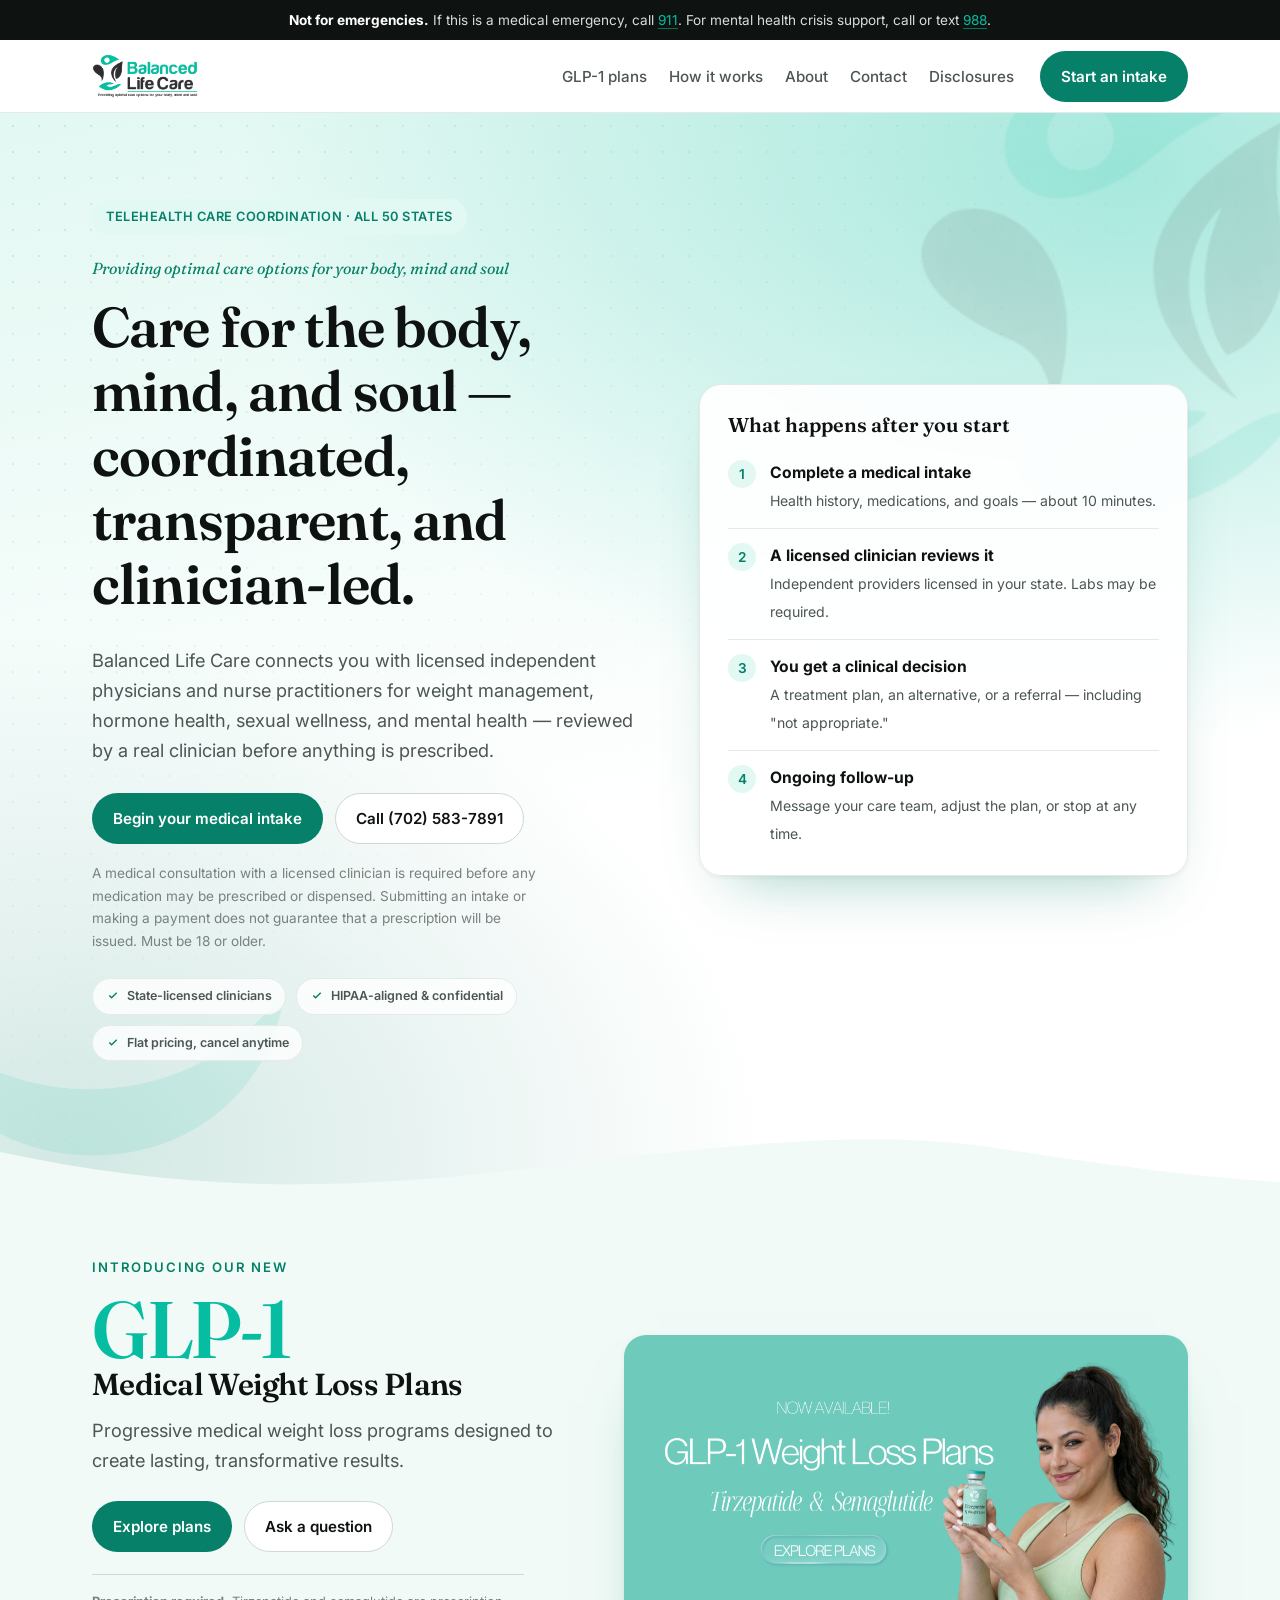
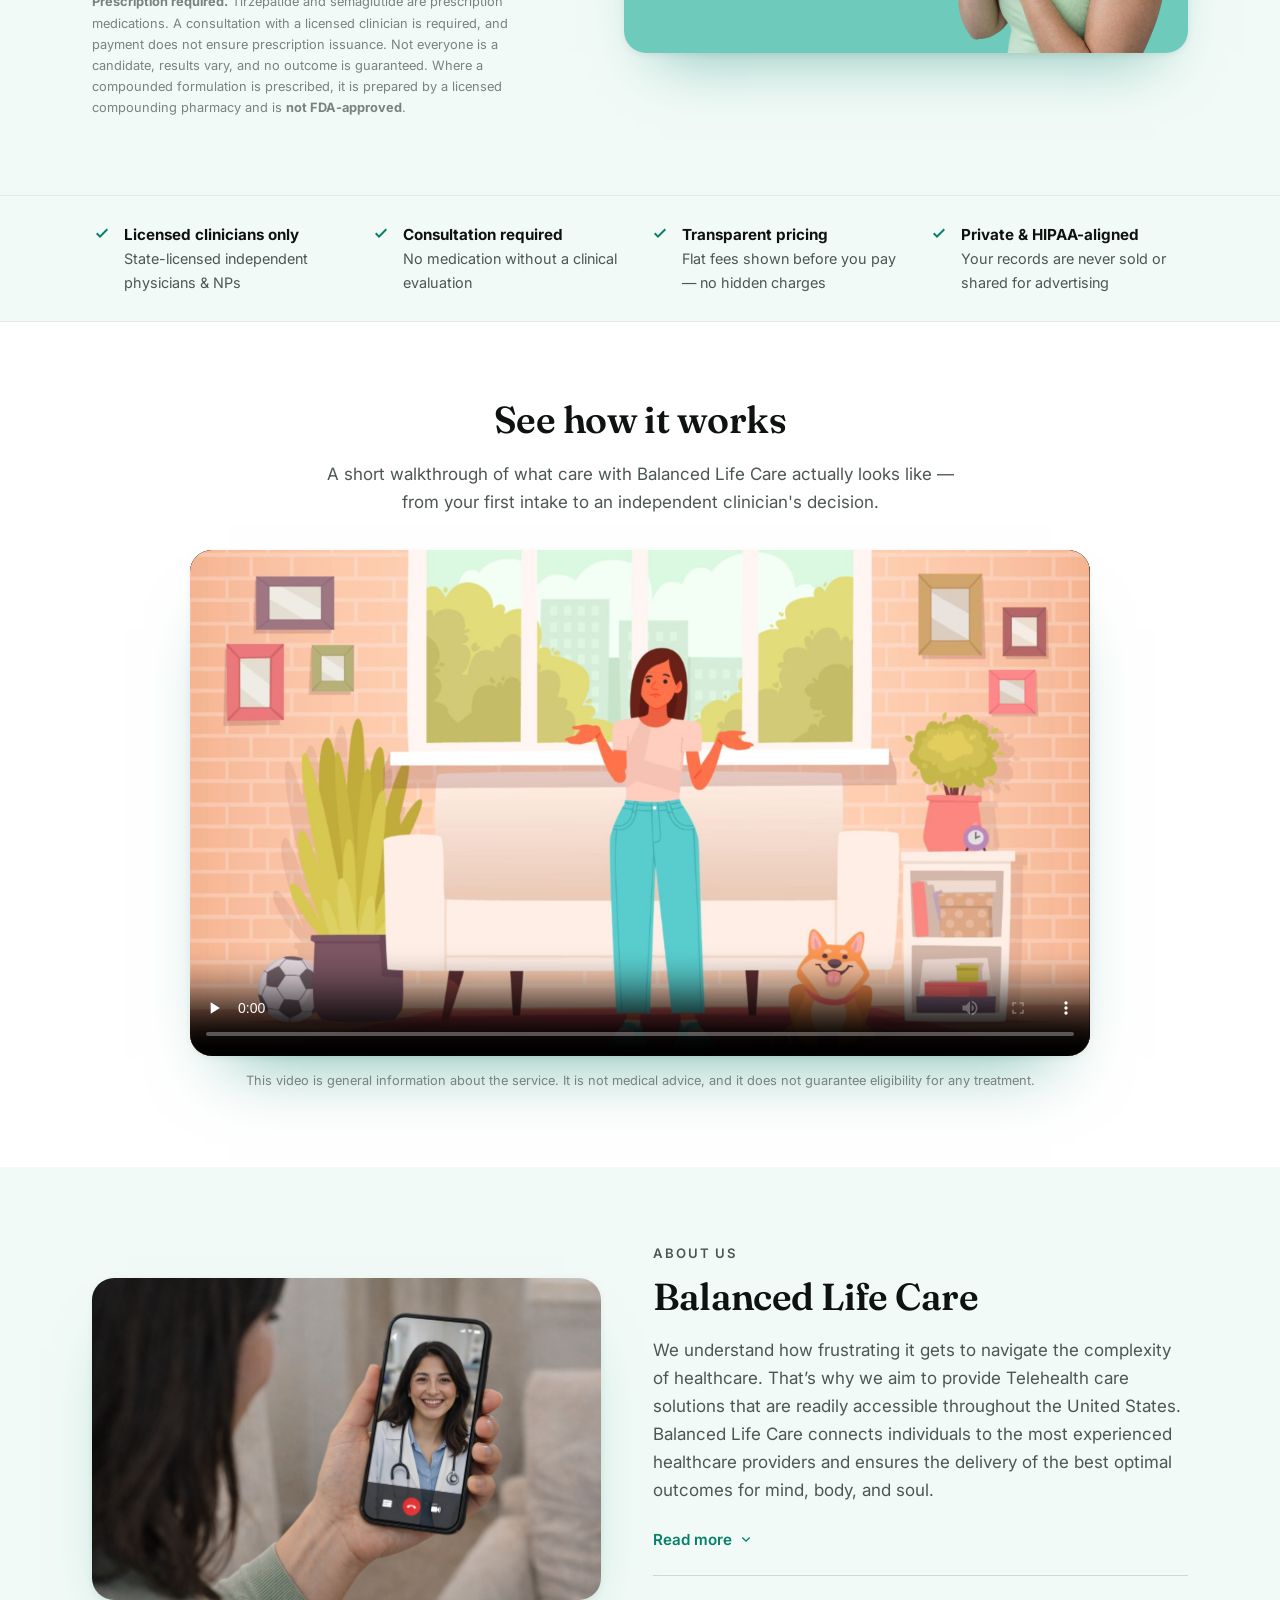
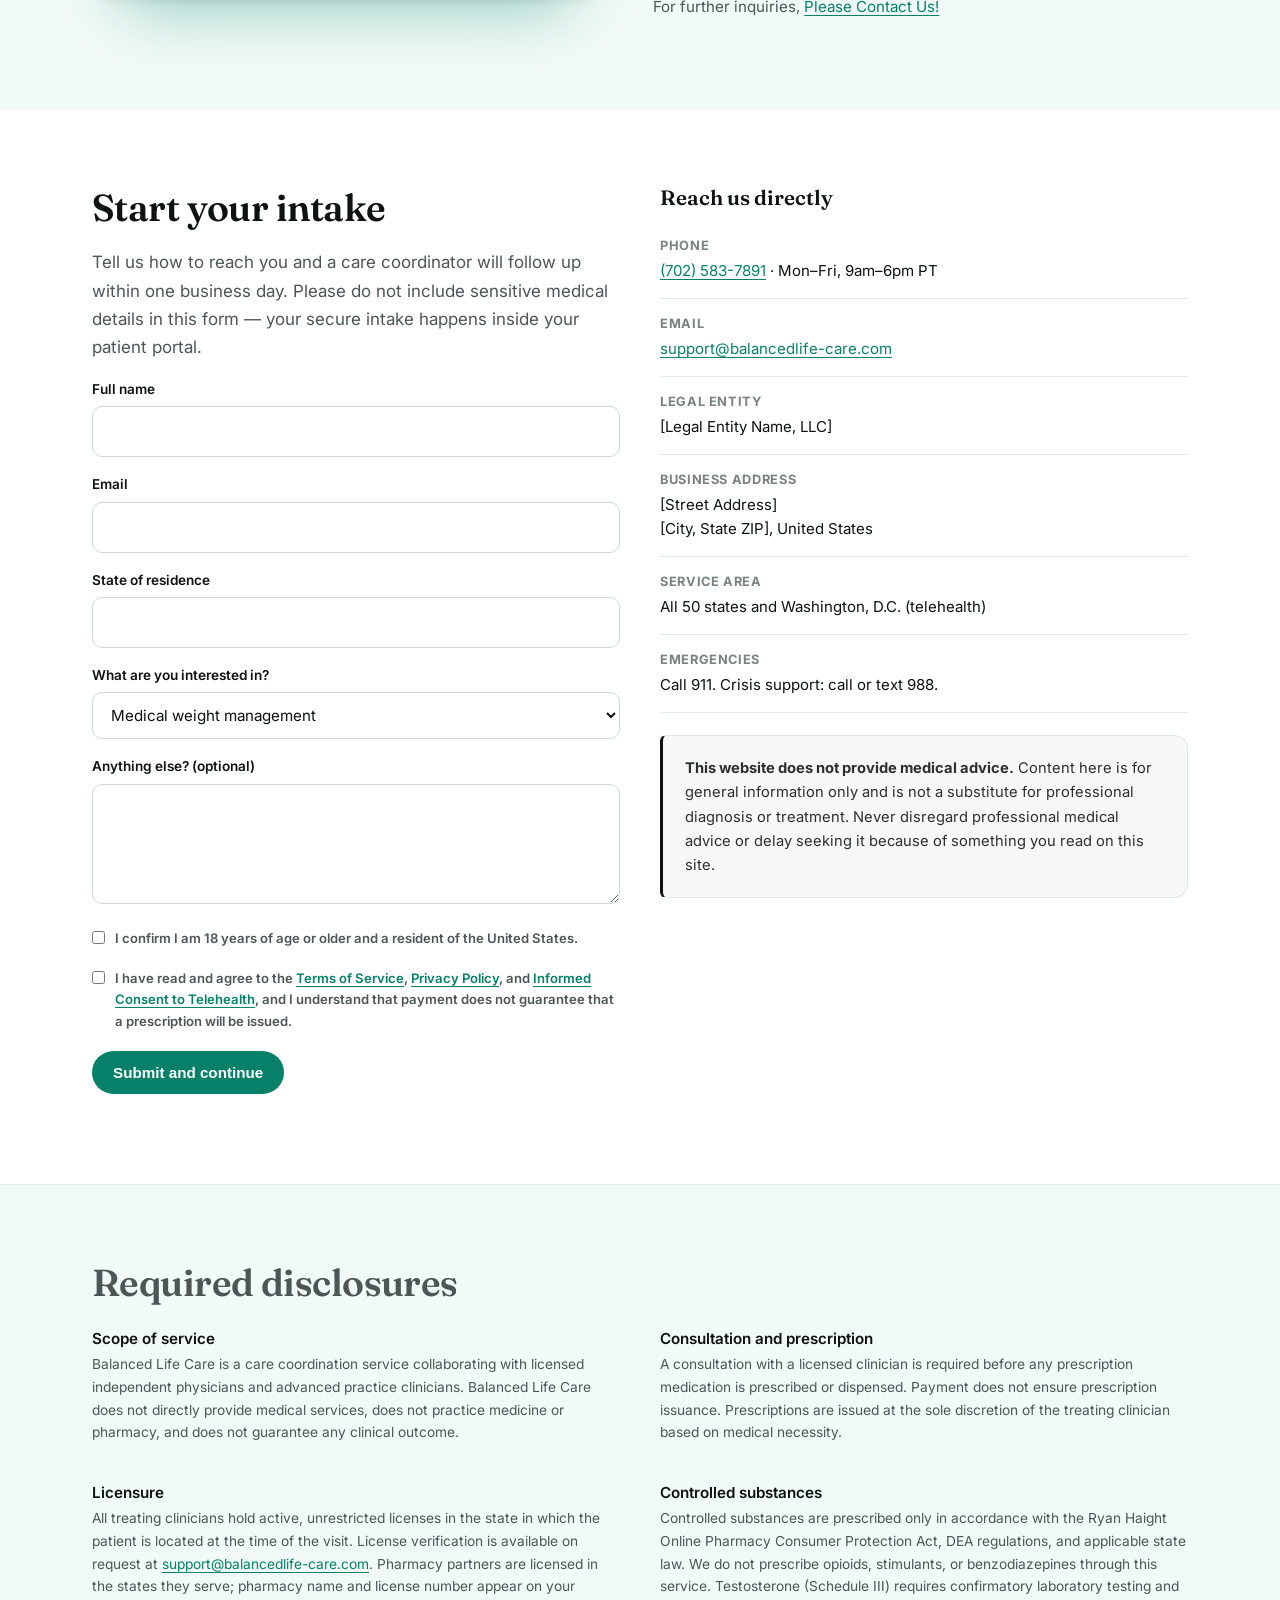
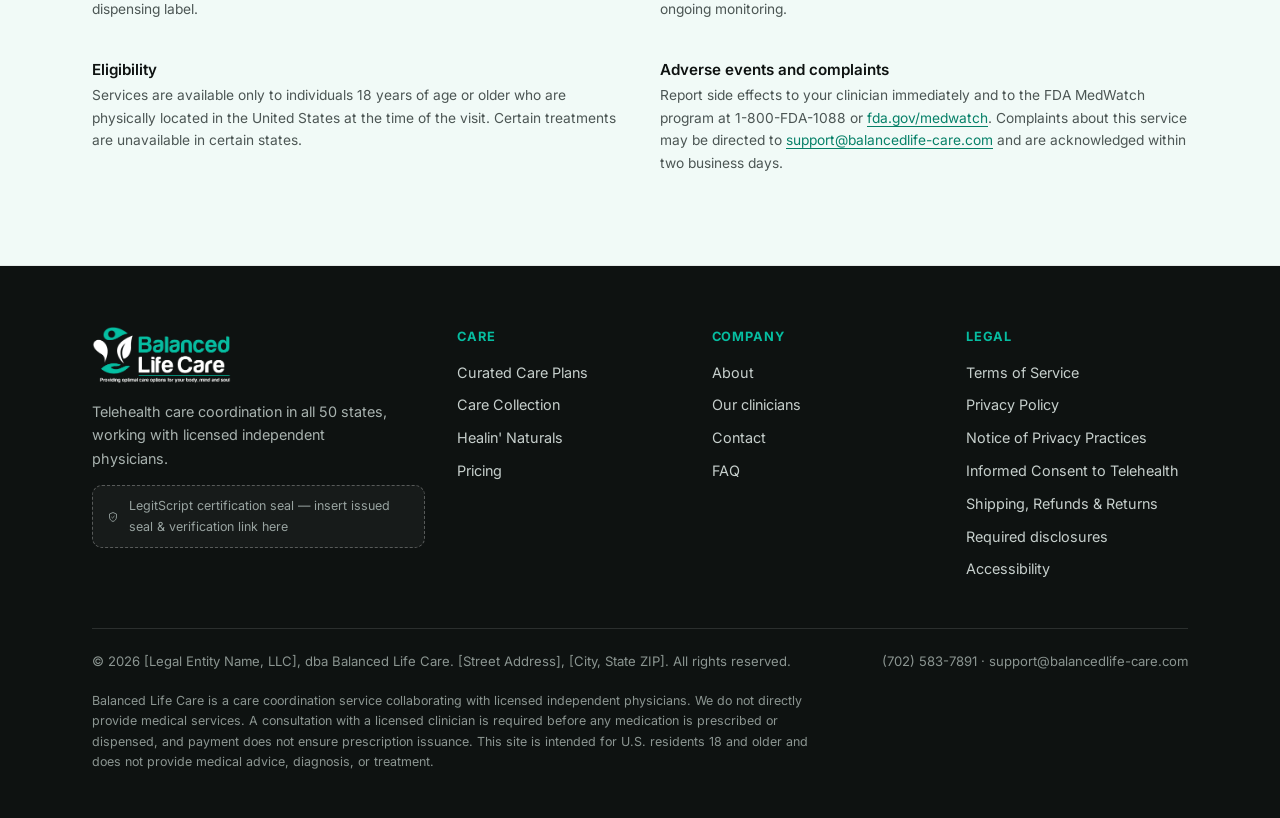
==== v1/index.html @ 77e6d8c2 "rename" ====
<!doctype html>
<html lang="en">
<head>
<meta charset="utf-8">
<meta name="viewport" content="width=device-width, initial-scale=1">
<meta name="color-scheme" content="light">
<meta name="theme-color" content="#06bda1">
<title>Balanced Life Care — Telehealth Care Coordination</title>
<meta name="description" content="Balanced Life Care coordinates convenient, affordable telehealth care with licensed independent physicians across all 50 states. Medical consultation required; payment does not guarantee a prescription.">
<link rel="canonical" href="https://balancedlife-care.com/">
<link rel="icon" href="assets/favicon.png" sizes="32x32">
<link rel="icon" href="assets/logo-mark.png" sizes="any">
<link rel="apple-touch-icon" href="assets/logo-mark.png">
<link rel="preconnect" href="https://fonts.googleapis.com">
<link rel="preconnect" href="https://fonts.gstatic.com" crossorigin>
<link href="https://fonts.googleapis.com/css2?family=Fraunces:opsz,wght@9..144,500;9..144,600&family=Inter:wght@400;500;600&display=swap" rel="stylesheet">
<style>
/* Palette sampled from the logo: teal-green #06BDA1 and charcoal #313032,
   on white. --green is the logo ink (fills, graphics); --brand is the
   text-safe darkening of it (4.9:1 on white). */
:root{
  --bg:#ffffff; --surface:#ffffff; --surface-2:#f1faf7;
  --ink:#0e1211; --ink-2:#4c5654; --ink-3:#78827f;
  --line:#e4eae8; --line-2:#cfd8d5;
  --green:#06bda1; --brand:#068068; --brand-2:#04604e; --brand-soft:#e2f8f2;
  --alert:#b3261e;
  --warn-bg:#f6f8f7; --warn-line:#dfe6e4; --warn-ink:#2a302e;
  --radius:14px; --radius-lg:22px;
  --shadow:0 1px 2px rgba(14,18,17,.05),0 10px 30px -18px rgba(14,18,17,.3);
  --maxw:1140px;
}
*{box-sizing:border-box}
html{scroll-behavior:smooth}
body{margin:0;background:var(--bg);color:var(--ink);font:400 17px/1.65 Inter,system-ui,-apple-system,"Segoe UI",sans-serif;-webkit-font-smoothing:antialiased}
h1,h2,h3{font-family:Fraunces,Georgia,serif;font-weight:600;line-height:1.15;letter-spacing:-.015em;margin:0 0 .5em}
h1{font-size:clamp(2.1rem,5vw,3.5rem)}
h2{font-size:clamp(1.6rem,3.4vw,2.35rem)}
h3{font-size:1.12rem;font-family:Inter,sans-serif;font-weight:600;letter-spacing:0}
p{margin:0 0 1em}
a{color:var(--brand);text-underline-offset:3px}
img{max-width:100%}
.wrap{max-width:var(--maxw);margin:0 auto;padding:0 22px}
.sr{position:absolute;width:1px;height:1px;overflow:hidden;clip:rect(0 0 0 0);white-space:nowrap}
.skip{position:absolute;left:-9999px;top:0;background:var(--brand);color:#fff;padding:10px 16px;z-index:99;border-radius:0 0 8px 0}
.skip:focus{left:0}
:focus-visible{outline:2.5px solid var(--brand);outline-offset:3px;border-radius:4px}

/* ---------- Safety bar (LegitScript: emergency disclaimer above the fold) ---------- */
.safety{background:var(--ink);color:#d7dedc;font-size:.85rem;padding:9px 0}
.safety .wrap{display:flex;gap:10px;align-items:center;justify-content:center;text-align:center;flex-wrap:wrap}
.safety strong{color:#fff}
.safety a{color:var(--green);text-decoration-color:color-mix(in srgb,var(--green) 55%,transparent)}

/* ---------- Header ---------- */
header{position:sticky;top:0;z-index:40;background:color-mix(in srgb,var(--bg) 88%,transparent);backdrop-filter:blur(12px);border-bottom:1px solid var(--line)}
.nav{display:flex;align-items:center;gap:26px;height:72px}
.brand{display:inline-flex;align-items:center;text-decoration:none;flex:none}
.brand img{height:44px;width:auto;display:block}
@media (max-width:420px){.brand img{height:36px}}
.nav ul{list-style:none;display:flex;gap:22px;margin:0;padding:0;margin-left:auto}
.nav ul a{color:var(--ink-2);text-decoration:none;font-size:.95rem;font-weight:500}
.nav ul a:hover{color:var(--brand)}
.btn{display:inline-flex;align-items:center;justify-content:center;gap:8px;padding:12px 20px;border-radius:100px;font-weight:600;font-size:.95rem;text-decoration:none;border:1px solid transparent;cursor:pointer;transition:.16s}
.btn-primary{background:var(--brand);color:#fff}
.btn-primary:hover{background:var(--brand-2);transform:translateY(-1px)}
.btn-ghost{border-color:var(--line-2);color:var(--ink);background:var(--surface)}
.btn-ghost:hover{border-color:var(--brand)}
.menu-btn{display:none;margin-left:auto;background:none;border:1px solid var(--line-2);border-radius:10px;padding:8px 12px;color:var(--ink);font-size:.9rem}
@media (max-width:900px){
  .nav ul{display:none}
  .nav .btn-primary{display:none}
  .menu-btn{display:block}
  .nav[data-open="true"] ul{display:flex;position:absolute;top:72px;left:0;right:0;flex-direction:column;background:var(--surface);border-bottom:1px solid var(--line);padding:16px 22px;gap:16px;margin:0}
}

/* ---------- Banner ---------- */
.hero{position:relative;padding:86px 0 132px;overflow:hidden;isolation:isolate;
  background:
    radial-gradient(120% 90% at 88% 6%, color-mix(in srgb,var(--green) 30%,transparent) 0%, transparent 58%),
    radial-gradient(90% 80% at 6% 96%, color-mix(in srgb,var(--brand) 18%,transparent) 0%, transparent 60%),
    linear-gradient(168deg, var(--brand-soft) 0%, var(--bg) 62%);
}
/* decorative organic shapes echoing the logo mark */
.hero-deco{position:absolute;inset:0;z-index:-1;pointer-events:none;overflow:hidden}
.hero-deco svg{position:absolute;color:var(--brand)}
.hero-deco .watermark{position:absolute;top:-56px;right:-80px;width:440px;height:auto;opacity:.10;transform:rotate(-8deg)}
@media (max-width:900px){.hero-deco .watermark{width:280px;top:-40px;right:-70px;opacity:.07}}
.hero-deco .d2{bottom:34px;left:-120px;width:420px;opacity:.10;color:var(--green)}
.hero-deco .grid-dots{position:absolute;inset:0;opacity:.5;
  background-image:radial-gradient(color-mix(in srgb,var(--brand) 28%,transparent) 1px,transparent 1px);
  background-size:26px 26px;
  -webkit-mask-image:linear-gradient(to bottom right,#000,transparent 62%);
  mask-image:linear-gradient(to bottom right,#000,transparent 62%)}
/* wave divider into the trust strip */
.hero-wave{position:absolute;left:0;right:0;bottom:-1px;width:100%;height:76px;z-index:-1;color:var(--surface-2)}
.hero-grid{display:grid;grid-template-columns:1.06fr .94fr;gap:56px;align-items:center;position:relative}
@media (max-width:900px){.hero-grid{grid-template-columns:1fr;gap:36px}.hero{padding:52px 0 96px}.hero-wave{height:52px}}
.banner-tagline{font-family:Fraunces,serif;font-size:1rem;font-style:italic;color:var(--brand);margin:0 0 14px}
.banner-marks{display:flex;gap:10px;flex-wrap:wrap;margin-top:26px}
.banner-marks span{display:inline-flex;align-items:center;gap:7px;font-size:.78rem;font-weight:600;color:var(--ink-2);
  background:color-mix(in srgb,var(--surface) 78%,transparent);border:1px solid var(--line);
  padding:7px 13px;border-radius:100px;backdrop-filter:blur(6px)}
.banner-marks svg{width:14px;height:14px;color:var(--brand);flex:none}
.hero .hero-card{background:color-mix(in srgb,var(--surface) 92%,transparent);backdrop-filter:blur(10px);
  box-shadow:0 2px 4px rgba(20,40,35,.05),0 30px 60px -34px rgba(6,128,104,.45)}
.eyebrow{display:inline-flex;align-items:center;gap:9px;background:var(--brand-soft);color:var(--brand);padding:7px 14px;border-radius:100px;font-size:.8rem;font-weight:600;letter-spacing:.04em;text-transform:uppercase;margin-bottom:20px}
.lede{font-size:1.14rem;color:var(--ink-2);max-width:52ch}
.cta-row{display:flex;gap:12px;flex-wrap:wrap;margin:28px 0 18px}
.microcopy{font-size:.85rem;color:var(--ink-3);max-width:50ch}
.hero-card{background:var(--surface);border:1px solid var(--line);border-radius:var(--radius-lg);padding:28px;box-shadow:var(--shadow)}
.hero-card h3{font-family:Fraunces,serif;font-size:1.25rem;font-weight:600}
.steps{list-style:none;margin:0;padding:0;counter-reset:s}
.steps li{counter-increment:s;display:flex;gap:14px;padding:14px 0;border-bottom:1px solid var(--line)}
.steps li:last-child{border-bottom:0;padding-bottom:0}
.steps li::before{content:counter(s);flex:none;width:28px;height:28px;border-radius:50%;background:var(--brand-soft);color:var(--brand);display:grid;place-items:center;font-size:.85rem;font-weight:600}
.steps b{display:block;font-size:.98rem}
.steps span{font-size:.88rem;color:var(--ink-2)}

/* ---------- GLP-1 feature ---------- */
.glp1{background:var(--surface-2);padding:64px 0}
.glp1-grid{display:grid;grid-template-columns:.92fr 1.08fr;gap:52px;align-items:center}
@media (max-width:940px){.glp1{padding:44px 0}.glp1-grid{grid-template-columns:1fr;gap:30px}}
.glp1-intro{font-size:.82rem;font-weight:600;letter-spacing:.14em;text-transform:uppercase;color:var(--brand);margin:0 0 10px}
.glp1 h2{margin:0 0 6px;line-height:1}
.glp1 .big{display:block;font-size:clamp(3.2rem,7.5vw,5rem);color:var(--green);letter-spacing:-.03em}
.glp1 .sub{display:block;font-size:clamp(1.35rem,2.6vw,1.9rem);color:var(--ink)}
.glp1 .lede{margin-top:16px}
.glp1 .cta-row{margin:26px 0 0}
.glp1-rx{margin-top:22px;padding-top:16px;border-top:1px solid var(--line-2);font-size:.8rem;color:var(--ink-3);max-width:54ch}
.glp1-figure{margin:0}
.glp1-figure img{display:block;width:100%;height:auto;border-radius:var(--radius-lg);
  box-shadow:0 2px 6px rgba(14,18,17,.06),0 34px 60px -34px rgba(6,128,104,.5)}
.glp1-figure figcaption{margin-top:12px;font-size:.78rem;color:var(--ink-3)}

/* ---------- Trust strip ---------- */
.trust{border-block:1px solid var(--line);background:var(--surface-2)}
.trust .wrap{display:grid;grid-template-columns:repeat(4,1fr);gap:20px;padding-block:26px}
@media (max-width:820px){.trust .wrap{grid-template-columns:repeat(2,1fr)}}
.trust-item{display:flex;gap:12px;align-items:flex-start;font-size:.9rem;color:var(--ink-2)}
.trust-item b{display:block;color:var(--ink);font-size:.95rem}
.tick{flex:none;width:20px;height:20px;margin-top:2px;color:var(--brand)}

/* ---------- Video ---------- */
.video-sec{padding:76px 0}
@media (max-width:820px){.video-sec{padding:52px 0}}
.video-head{max-width:60ch;margin:0 auto 34px;text-align:center}
.video-head p{color:var(--ink-2);margin-bottom:0}
.video-frame{max-width:900px;margin:0 auto;border-radius:var(--radius-lg);overflow:hidden;
  background:var(--ink);line-height:0;
  box-shadow:0 2px 6px rgba(14,18,17,.06),0 40px 70px -38px rgba(6,128,104,.55)}
.video-frame video{display:block;width:100%;height:auto;aspect-ratio:16/9;background:var(--ink)}
.video-note{max-width:900px;margin:14px auto 0;font-size:.8rem;color:var(--ink-3);text-align:center}

/* ---------- About ---------- */
.about{background:var(--surface-2);padding:76px 0}
@media (max-width:940px){.about{padding:52px 0}}
.about-grid{display:grid;grid-template-columns:1fr 1.05fr;gap:52px;align-items:center}
@media (max-width:940px){.about-grid{grid-template-columns:1fr;gap:32px}}
.about-figure{margin:0;position:relative}
.about-figure img{display:block;width:100%;height:auto;border-radius:var(--radius-lg);
  box-shadow:0 2px 6px rgba(14,18,17,.06),0 36px 64px -36px rgba(6,128,104,.5)}
.about-eyebrow{font-size:.82rem;font-weight:600;letter-spacing:.14em;text-transform:uppercase;color:var(--brand);margin:0 0 10px}
.about h2{margin-bottom:18px}
.about p{color:var(--ink-2)}
.about-more[hidden]{display:none}
.readmore{margin-top:6px;background:none;border:0;padding:0;font:inherit;font-size:.95rem;font-weight:600;
  color:var(--brand);cursor:pointer;display:inline-flex;align-items:center;gap:7px}
.readmore:hover{color:var(--brand-2)}
.readmore svg{width:14px;height:14px;transition:transform .18s}
.readmore[aria-expanded="true"] svg{transform:rotate(180deg)}
.about-contact{margin-top:22px;padding-top:18px;border-top:1px solid var(--line-2);font-size:.95rem}

/* ---------- Sections ---------- */
section{padding:76px 0}
@media (max-width:820px){section{padding:52px 0}}
.sec-head{max-width:62ch;margin-bottom:38px}
.sec-head p{color:var(--ink-2)}
.grid{display:grid;gap:20px}
.g3{grid-template-columns:repeat(3,1fr)}
.g2{grid-template-columns:repeat(2,1fr)}
@media (max-width:900px){.g3{grid-template-columns:repeat(2,1fr)}}
@media (max-width:640px){.g3,.g2{grid-template-columns:1fr}}
.card{background:var(--surface);border:1px solid var(--line);border-radius:var(--radius);padding:24px;display:flex;flex-direction:column}
.card h3{margin-bottom:8px}
.card p{font-size:.94rem;color:var(--ink-2);margin-bottom:14px}
.card .rx{margin-top:auto;font-size:.78rem;color:var(--ink-3);border-top:1px solid var(--line);padding-top:12px}
.pill{align-self:flex-start;font-size:.72rem;font-weight:600;letter-spacing:.05em;text-transform:uppercase;padding:5px 10px;border-radius:100px;margin-bottom:14px}
.pill-rx{background:var(--ink);color:#fff}
.pill-otc{background:var(--brand-soft);color:var(--brand)}
.icon{width:26px;height:26px;color:var(--brand);margin-bottom:14px}

/* ---------- Callout ---------- */
.callout{background:var(--warn-bg);border:1px solid var(--warn-line);border-left:3px solid var(--ink);color:var(--warn-ink);border-radius:6px var(--radius) var(--radius) 6px;padding:20px 22px;font-size:.92rem}
.callout p:last-child{margin-bottom:0}
.callout b{color:inherit}

.band{background:var(--surface-2);border-block:1px solid var(--line)}

/* ---------- Pricing ---------- */
.price-card{background:var(--surface);border:1px solid var(--line);border-radius:var(--radius);padding:26px}
.price{font-family:Fraunces,serif;font-size:2rem;font-weight:600;line-height:1}
.price small{font-family:Inter,sans-serif;font-size:.85rem;font-weight:500;color:var(--ink-3)}
.price-card ul{list-style:none;margin:18px 0 0;padding:0;font-size:.92rem;color:var(--ink-2)}
.price-card li{padding:7px 0 7px 24px;position:relative}
.price-card li::before{content:"";position:absolute;left:0;top:14px;width:12px;height:2px;background:var(--brand);border-radius:2px}

/* ---------- Providers ---------- */
.provider{display:flex;gap:16px;align-items:center;background:var(--surface);border:1px solid var(--line);border-radius:var(--radius);padding:18px}
.avatar{flex:none;width:52px;height:52px;border-radius:50%;background:var(--brand-soft);color:var(--brand);display:grid;place-items:center;font-weight:600;font-family:Fraunces,serif;font-size:1.05rem}
.provider b{display:block;font-size:.98rem}
.provider span{font-size:.85rem;color:var(--ink-2)}

/* ---------- FAQ ---------- */
details{background:var(--surface);border:1px solid var(--line);border-radius:var(--radius);padding:18px 22px;margin-bottom:12px}
details[open]{border-color:var(--line-2)}
summary{cursor:pointer;font-weight:600;font-size:1rem;list-style:none;display:flex;justify-content:space-between;gap:16px;align-items:center}
summary::-webkit-details-marker{display:none}
summary::after{content:"+";font-size:1.4rem;color:var(--brand);line-height:1;flex:none}
details[open] summary::after{content:"–"}
details p{margin:14px 0 0;font-size:.94rem;color:var(--ink-2)}

/* ---------- Contact ---------- */
.contact-grid{display:grid;grid-template-columns:1fr 1fr;gap:40px}
@media (max-width:900px){.contact-grid{grid-template-columns:1fr}}
label{display:block;font-size:.85rem;font-weight:600;margin-bottom:6px}
input,textarea,select{width:100%;padding:12px 14px;border:1px solid var(--line-2);border-radius:10px;background:var(--surface);color:var(--ink);font:inherit;font-size:.95rem;margin-bottom:16px}
textarea{min-height:120px;resize:vertical}
.consent{display:flex;gap:10px;align-items:flex-start;font-size:.82rem;color:var(--ink-2);margin-bottom:18px}
.consent input{width:auto;margin:3px 0 0}
.info-list{list-style:none;margin:0;padding:0}
.info-list li{padding:14px 0;border-bottom:1px solid var(--line);font-size:.94rem}
.info-list b{display:block;font-size:.8rem;text-transform:uppercase;letter-spacing:.05em;color:var(--ink-3);margin-bottom:3px}

/* ---------- Legal / disclosure block ---------- */
.legal{font-size:.86rem;color:var(--ink-2)}
.legal h3{font-size:.95rem;margin-bottom:6px;color:var(--ink)}
.legal-grid{display:grid;grid-template-columns:repeat(2,1fr);gap:26px 40px}
@media (max-width:820px){.legal-grid{grid-template-columns:1fr}}

/* ---------- Footer ---------- */
footer{background:var(--ink);padding:60px 0 32px;font-size:.9rem;color:#a8b2af}
.foot-grid{display:grid;grid-template-columns:1.5fr 1fr 1fr 1fr;gap:32px;margin-bottom:38px}
@media (max-width:820px){.foot-grid{grid-template-columns:1fr 1fr}}
@media (max-width:520px){.foot-grid{grid-template-columns:1fr}}
footer h4{font-size:.8rem;text-transform:uppercase;letter-spacing:.07em;color:var(--green);margin:0 0 14px}
footer ul{list-style:none;margin:0;padding:0}
footer li{margin-bottom:9px}
footer a{color:#c6cfcc;text-decoration:none}
footer a:hover{color:var(--green);text-decoration:underline}
.seal{display:inline-flex;align-items:center;gap:10px;border:1px dashed rgba(255,255,255,.28);border-radius:10px;padding:10px 14px;font-size:.78rem;color:#98a3a0;background:rgba(255,255,255,.04)}
.foot-bottom{border-top:1px solid rgba(255,255,255,.12);padding-top:22px;display:flex;justify-content:space-between;gap:18px;flex-wrap:wrap;font-size:.82rem;color:#8b9591}
</style>
</head>
<body>
<a class="skip" href="#main">Skip to main content</a>

<!-- LS: emergency + scope-of-service disclaimer, visible sitewide -->
<div class="safety">
  <div class="wrap">
    <span><strong>Not for emergencies.</strong> If this is a medical emergency, call <a href="tel:911">911</a>. For mental health crisis support, call or text <a href="tel:988">988</a>.</span>
  </div>
</div>

<header>
  <div class="wrap">
    <nav class="nav" id="nav" aria-label="Primary">
      <a class="brand" href="/" aria-label="Balanced Life Care — home">
        <img src="assets/logo.png" alt="Balanced Life Care — providing optimal care options for your body, mind and soul" width="668" height="278">
      </a>
      <button class="menu-btn" id="menuBtn" aria-expanded="false" aria-controls="nav">Menu</button>
      <ul>
        <li><a href="#glp1">GLP-1 plans</a></li>
        <li><a href="#video">How it works</a></li>
        <li><a href="#about">About</a></li>
        <li><a href="#contact">Contact</a></li>
        <li><a href="#disclosures">Disclosures</a></li>
      </ul>
      <a class="btn btn-primary" href="#contact">Start an intake</a>
    </nav>
  </div>
</header>

<main id="main">

<!-- ================= HERO ================= -->
<section class="hero">
  <div class="hero-deco" aria-hidden="true">
    <div class="grid-dots"></div>
    <!-- the brand mark itself, oversized as a watermark -->
    <img class="watermark" src="assets/logo-mark.png" alt="" width="221" height="242">
    <!-- cupped-hands motif echoing the mark -->
    <svg class="d2" viewBox="0 0 220 120" fill="none"><path d="M8 34c34 44 96 62 150 40 22-9 40-24 54-42-6 48-44 84-96 86C64 120 22 88 8 34Z" fill="currentColor"/></svg>
  </div>

  <div class="wrap hero-grid">
    <div>
      <span class="eyebrow">Telehealth care coordination · All 50 states</span>
      <p class="banner-tagline">Providing optimal care options for your body, mind and soul</p>
      <h1>Care for the body, mind, and soul — coordinated, transparent, and clinician-led.</h1>
      <p class="lede">Balanced Life Care connects you with licensed independent physicians and nurse practitioners for weight management, hormone health, sexual wellness, and mental health — reviewed by a real clinician before anything is prescribed.</p>
      <div class="cta-row">
        <a class="btn btn-primary" href="#contact">Begin your medical intake</a>
        <a class="btn btn-ghost" href="tel:+17025837891">Call (702) 583-7891</a>
      </div>
      <p class="microcopy">A medical consultation with a licensed clinician is required before any medication may be prescribed or dispensed. Submitting an intake or making a payment does not guarantee that a prescription will be issued. Must be 18 or older.</p>
      <div class="banner-marks">
        <span><svg viewBox="0 0 20 20" fill="currentColor"><path d="M8 14 4 10l1.4-1.4L8 11.2l6.6-6.6L16 6z"/></svg>State-licensed clinicians</span>
        <span><svg viewBox="0 0 20 20" fill="currentColor"><path d="M8 14 4 10l1.4-1.4L8 11.2l6.6-6.6L16 6z"/></svg>HIPAA-aligned &amp; confidential</span>
        <span><svg viewBox="0 0 20 20" fill="currentColor"><path d="M8 14 4 10l1.4-1.4L8 11.2l6.6-6.6L16 6z"/></svg>Flat pricing, cancel anytime</span>
      </div>
    </div>

    <aside class="hero-card" aria-label="How care works">
      <h3>What happens after you start</h3>
      <ol class="steps">
        <li><div><b>Complete a medical intake</b><span>Health history, medications, and goals — about 10 minutes.</span></div></li>
        <li><div><b>A licensed clinician reviews it</b><span>Independent providers licensed in your state. Labs may be required.</span></div></li>
        <li><div><b>You get a clinical decision</b><span>A treatment plan, an alternative, or a referral — including "not appropriate."</span></div></li>
        <li><div><b>Ongoing follow-up</b><span>Message your care team, adjust the plan, or stop at any time.</span></div></li>
      </ol>
    </aside>
  </div>

  <svg class="hero-wave" viewBox="0 0 1440 76" preserveAspectRatio="none" aria-hidden="true">
    <path d="M0 34c180 34 340 42 560 20s400-46 560-24c110 15 230 30 320 34v12H0Z" fill="currentColor"/>
  </svg>
</section>

<!-- ================= GLP-1 FEATURE ================= -->
<section class="glp1" id="glp1" aria-labelledby="glp1-h">
  <div class="wrap glp1-grid">
    <div>
      <p class="glp1-intro">Introducing Our New</p>
      <h2 id="glp1-h"><span class="big">GLP-1</span><span class="sub">Medical Weight Loss Plans</span></h2>
      <p class="lede">Progressive medical weight loss programs designed to create lasting, transformative results.</p>
      <div class="cta-row">
        <a class="btn btn-primary" href="/curated-care-plans">Explore plans</a>
        <a class="btn btn-ghost" href="#contact">Ask a question</a>
      </div>
      <p class="glp1-rx"><strong>Prescription required.</strong> Tirzepatide and semaglutide are prescription
      medications. A consultation with a licensed clinician is required, and payment does not ensure prescription
      issuance. Not everyone is a candidate, results vary, and no outcome is guaranteed. Where a compounded
      formulation is prescribed, it is prepared by a licensed compounding pharmacy and is <strong>not
      FDA-approved</strong>.</p>
    </div>
    <figure class="glp1-figure">
      <img src="assets/glp1-plans.png" width="1024" height="576" loading="lazy" decoding="async"
           alt="Now available: GLP-1 weight loss plans with tirzepatide and semaglutide — a woman holding a vial of tirzepatide.">
    </figure>
  </div>
</section>

<!-- ================= TRUST ================= -->
<div class="trust">
  <div class="wrap">
    <div class="trust-item"><svg class="tick" viewBox="0 0 20 20" fill="currentColor" aria-hidden="true"><path d="M8 14 4 10l1.4-1.4L8 11.2l6.6-6.6L16 6z"/></svg><div><b>Licensed clinicians only</b>State-licensed independent physicians &amp; NPs</div></div>
    <div class="trust-item"><svg class="tick" viewBox="0 0 20 20" fill="currentColor" aria-hidden="true"><path d="M8 14 4 10l1.4-1.4L8 11.2l6.6-6.6L16 6z"/></svg><div><b>Consultation required</b>No medication without a clinical evaluation</div></div>
    <div class="trust-item"><svg class="tick" viewBox="0 0 20 20" fill="currentColor" aria-hidden="true"><path d="M8 14 4 10l1.4-1.4L8 11.2l6.6-6.6L16 6z"/></svg><div><b>Transparent pricing</b>Flat fees shown before you pay — no hidden charges</div></div>
    <div class="trust-item"><svg class="tick" viewBox="0 0 20 20" fill="currentColor" aria-hidden="true"><path d="M8 14 4 10l1.4-1.4L8 11.2l6.6-6.6L16 6z"/></svg><div><b>Private &amp; HIPAA-aligned</b>Your records are never sold or shared for advertising</div></div>
  </div>
</div>

<!-- ================= VIDEO ================= -->
<section class="video-sec" id="video" aria-labelledby="video-h">
  <div class="wrap">
    <div class="video-head">
      <h2 id="video-h">See how it works</h2>
      <p>A short walkthrough of what care with Balanced Life Care actually looks like — from your first
      intake to an independent clinician's decision.</p>
    </div>
    <div class="video-frame">
      <video controls preload="none" playsinline loop
             poster="assets/video-poster.png" width="1280" height="720">
        <source src="assets/balanced-life-care.webm" type="video/webm">
        <source src="assets/balanced-life-care.mp4" type="video/mp4">
        Your browser does not support the video tag.
        <a href="assets/balanced-life-care.mp4">Download the video instead.</a>
      </video>
    </div>
    <p class="video-note">This video is general information about the service. It is not medical advice, and it
    does not guarantee eligibility for any treatment.</p>
  </div>
</section>

<!-- ================= ABOUT ================= -->
<section class="about" id="about" aria-labelledby="about-h">
  <div class="wrap about-grid">
    <figure class="about-figure">
      <img src="assets/about-consultation.png" width="1024" height="647" loading="lazy" decoding="async"
           alt="A patient holding a phone during a video consultation with a smiling clinician in a white coat.">
    </figure>
    <div>
      <p class="about-eyebrow">About Us</p>
      <h2 id="about-h">Balanced Life Care</h2>
      <p>We understand how frustrating it gets to navigate the complexity of healthcare. That&rsquo;s why we aim to
      provide Telehealth care solutions that are readily accessible throughout the United States. Balanced Life Care
      connects individuals to the most experienced healthcare providers and ensures the delivery of the best optimal
      outcomes for mind, body, and soul.</p>
      <div class="about-more" id="aboutMore" hidden>
        <p>Whether you need help with medical weight loss, STD testing &amp; treatment care, or looking for sexual
        wellness or mental health services, we&rsquo;ve got you covered. Our affordable services are all self-pay only
        and perfect for people who&rsquo;re not insured or under insured. We strive daily to make a difference in the
        healthcare industry and assist people in need.</p>
      </div>
      <button class="readmore" id="aboutToggle" aria-expanded="false" aria-controls="aboutMore">
        <span>Read more</span>
        <svg viewBox="0 0 20 20" fill="currentColor" aria-hidden="true"><path d="M10 13 4 7l1.4-1.4L10 10.2l4.6-4.6L16 7z"/></svg>
      </button>
      <p class="about-contact">For further inquiries, <a href="#contact">Please Contact Us!</a></p>
    </div>
  </div>
</section>

<!-- ================= CONTACT ================= -->
<section id="contact">
  <div class="wrap contact-grid">
    <div>
      <h2>Start your intake</h2>
      <p style="color:var(--ink-2)">Tell us how to reach you and a care coordinator will follow up within one business day. Please do not include sensitive medical details in this form — your secure intake happens inside your patient portal.</p>
      <form id="intakeForm" novalidate>
        <label for="name">Full name</label>
        <input id="name" name="name" autocomplete="name" required>
        <label for="email">Email</label>
        <input id="email" name="email" type="email" autocomplete="email" required>
        <label for="state">State of residence</label>
        <input id="state" name="state" autocomplete="address-level1" required>
        <label for="interest">What are you interested in?</label>
        <select id="interest" name="interest">
          <option>Medical weight management</option>
          <option>Women's hormone health</option>
          <option>Men's hormone health</option>
          <option>Sexual wellness</option>
          <option>Mental health</option>
          <option>STI testing &amp; treatment</option>
          <option>Supplements &amp; wellness products</option>
        </select>
        <label for="msg">Anything else? (optional)</label>
        <textarea id="msg" name="msg"></textarea>
        <label class="consent"><input type="checkbox" id="age" required><span>I confirm I am 18 years of age or older and a resident of the United States.</span></label>
        <label class="consent"><input type="checkbox" id="tos" required><span>I have read and agree to the <a href="/terms">Terms of Service</a>, <a href="/privacy">Privacy Policy</a>, and <a href="/telehealth-consent">Informed Consent to Telehealth</a>, and I understand that payment does not guarantee that a prescription will be issued.</span></label>
        <button class="btn btn-primary" type="submit">Submit and continue</button>
        <p id="formNote" style="font-size:.85rem;color:var(--brand);margin-top:14px" role="status"></p>
      </form>
    </div>
    <div>
      <h3 style="font-family:Fraunces,serif;font-size:1.3rem">Reach us directly</h3>
      <ul class="info-list">
        <li><b>Phone</b><a href="tel:+17025837891">(702) 583-7891</a> · Mon–Fri, 9am–6pm PT</li>
        <li><b>Email</b><a href="mailto:support@balancedlife-care.com">support@balancedlife-care.com</a></li>
        <li><b>Legal entity</b>[Legal Entity Name, LLC]</li>
        <li><b>Business address</b>[Street Address]<br>[City, State ZIP], United States</li>
        <li><b>Service area</b>All 50 states and Washington, D.C. (telehealth)</li>
        <li><b>Emergencies</b>Call 911. Crisis support: call or text 988.</li>
      </ul>
      <div class="callout" style="margin-top:22px">
        <p><b>This website does not provide medical advice.</b> Content here is for general information only and is not a substitute for professional diagnosis or treatment. Never disregard professional medical advice or delay seeking it because of something you read on this site.</p>
      </div>
    </div>
  </div>
</section>

<!-- ================= DISCLOSURES ================= -->
<section class="band" id="disclosures">
  <div class="wrap legal">
    <h2 style="margin-bottom:26px">Required disclosures</h2>
    <div class="legal-grid">
      <div>
        <h3>Scope of service</h3>
        <p>Balanced Life Care is a care coordination service collaborating with licensed independent physicians and advanced practice clinicians. Balanced Life Care does not directly provide medical services, does not practice medicine or pharmacy, and does not guarantee any clinical outcome.</p>
      </div>
      <div>
        <h3>Consultation and prescription</h3>
        <p>A consultation with a licensed clinician is required before any prescription medication is prescribed or dispensed. Payment does not ensure prescription issuance. Prescriptions are issued at the sole discretion of the treating clinician based on medical necessity.</p>
      </div>
      <div>
        <h3>Licensure</h3>
        <p>All treating clinicians hold active, unrestricted licenses in the state in which the patient is located at the time of the visit. License verification is available on request at <a href="mailto:support@balancedlife-care.com">support@balancedlife-care.com</a>. Pharmacy partners are licensed in the states they serve; pharmacy name and license number appear on your dispensing label.</p>
      </div>
      <div>
        <h3>Controlled substances</h3>
        <p>Controlled substances are prescribed only in accordance with the Ryan Haight Online Pharmacy Consumer Protection Act, DEA regulations, and applicable state law. We do not prescribe opioids, stimulants, or benzodiazepines through this service. Testosterone (Schedule III) requires confirmatory laboratory testing and ongoing monitoring.</p>
      </div>
      <div>
        <h3>Eligibility</h3>
        <p>Services are available only to individuals 18 years of age or older who are physically located in the United States at the time of the visit. Certain treatments are unavailable in certain states.</p>
      </div>
      <div>
        <h3>Adverse events and complaints</h3>
        <p>Report side effects to your clinician immediately and to the FDA MedWatch program at 1-800-FDA-1088 or <a href="https://www.fda.gov/medwatch" rel="noopener">fda.gov/medwatch</a>. Complaints about this service may be directed to <a href="mailto:support@balancedlife-care.com">support@balancedlife-care.com</a> and are acknowledged within two business days.</p>
      </div>
    </div>
  </div>
</section>

</main>

<footer>
  <div class="wrap">
    <div class="foot-grid">
      <div>
        <a class="brand" href="/" style="margin-bottom:16px" aria-label="Balanced Life Care — home">
          <img src="assets/logo-reversed.png" alt="Balanced Life Care" width="668" height="278" style="height:58px">
        </a>
        <p style="max-width:34ch">Telehealth care coordination in all 50 states, working with licensed independent physicians.</p>
        <div class="seal">
          <svg width="18" height="18" viewBox="0 0 24 24" fill="none" stroke="currentColor" stroke-width="1.8" aria-hidden="true"><path d="M12 3l7 3v6c0 4.5-3 7.6-7 9-4-1.4-7-4.5-7-9V6l7-3Z"/><path d="M9 12l2 2 4-4"/></svg>
          LegitScript certification seal — insert issued seal &amp; verification link here
        </div>
      </div>
      <div>
        <h4>Care</h4>
        <ul>
          <li><a href="/curated-care-plans">Curated Care Plans</a></li>
          <li><a href="/care-collection">Care Collection</a></li>
          <li><a href="/healin-naturals">Healin' Naturals</a></li>
          <li><a href="/pricing">Pricing</a></li>
        </ul>
      </div>
      <div>
        <h4>Company</h4>
        <ul>
          <li><a href="#about">About</a></li>
          <li><a href="/clinicians">Our clinicians</a></li>
          <li><a href="#contact">Contact</a></li>
          <li><a href="/faq">FAQ</a></li>
        </ul>
      </div>
      <div>
        <h4>Legal</h4>
        <ul>
          <li><a href="/terms">Terms of Service</a></li>
          <li><a href="/privacy">Privacy Policy</a></li>
          <li><a href="/notice-of-privacy-practices">Notice of Privacy Practices</a></li>
          <li><a href="/telehealth-consent">Informed Consent to Telehealth</a></li>
          <li><a href="/shipping-returns">Shipping, Refunds &amp; Returns</a></li>
          <li><a href="#disclosures">Required disclosures</a></li>
          <li><a href="/accessibility">Accessibility</a></li>
        </ul>
      </div>
    </div>
    <div class="foot-bottom">
      <span>© <span id="yr">2026</span> [Legal Entity Name, LLC], dba Balanced Life Care. [Street Address], [City, State ZIP]. All rights reserved.</span>
      <span>(702) 583-7891 · support@balancedlife-care.com</span>
    </div>
    <p style="font-size:.78rem;color:#8b9591;margin-top:18px;max-width:90ch">Balanced Life Care is a care coordination service collaborating with licensed independent physicians. We do not directly provide medical services. A consultation with a licensed clinician is required before any medication is prescribed or dispensed, and payment does not ensure prescription issuance. This site is intended for U.S. residents 18 and older and does not provide medical advice, diagnosis, or treatment.</p>
  </div>
</footer>

<script>
document.getElementById('yr').textContent = new Date().getFullYear();

var nav = document.getElementById('nav'), mb = document.getElementById('menuBtn');
mb.addEventListener('click', function(){
  var open = nav.getAttribute('data-open') === 'true';
  nav.setAttribute('data-open', String(!open));
  mb.setAttribute('aria-expanded', String(!open));
});
nav.querySelectorAll('ul a').forEach(function(a){
  a.addEventListener('click', function(){ nav.setAttribute('data-open','false'); mb.setAttribute('aria-expanded','false'); });
});

var aboutBtn = document.getElementById('aboutToggle'),
    aboutMore = document.getElementById('aboutMore');
aboutBtn.addEventListener('click', function(){
  var open = aboutBtn.getAttribute('aria-expanded') === 'true';
  aboutBtn.setAttribute('aria-expanded', String(!open));
  aboutMore.hidden = open;
  aboutBtn.querySelector('span').textContent = open ? 'Read more' : 'Read less';
});

document.getElementById('intakeForm').addEventListener('submit', function(e){
  e.preventDefault();
  var note = document.getElementById('formNote');
  if(!this.checkValidity()){ note.style.color = 'var(--alert)'; note.textContent = 'Please complete the required fields and both confirmations.'; return; }
  note.style.color = 'var(--brand)';
  note.textContent = 'Thank you — a care coordinator will contact you within one business day. (Demo form: connect to your HIPAA-compliant intake endpoint.)';
  this.reset();
});
</script>
</body>
</html>
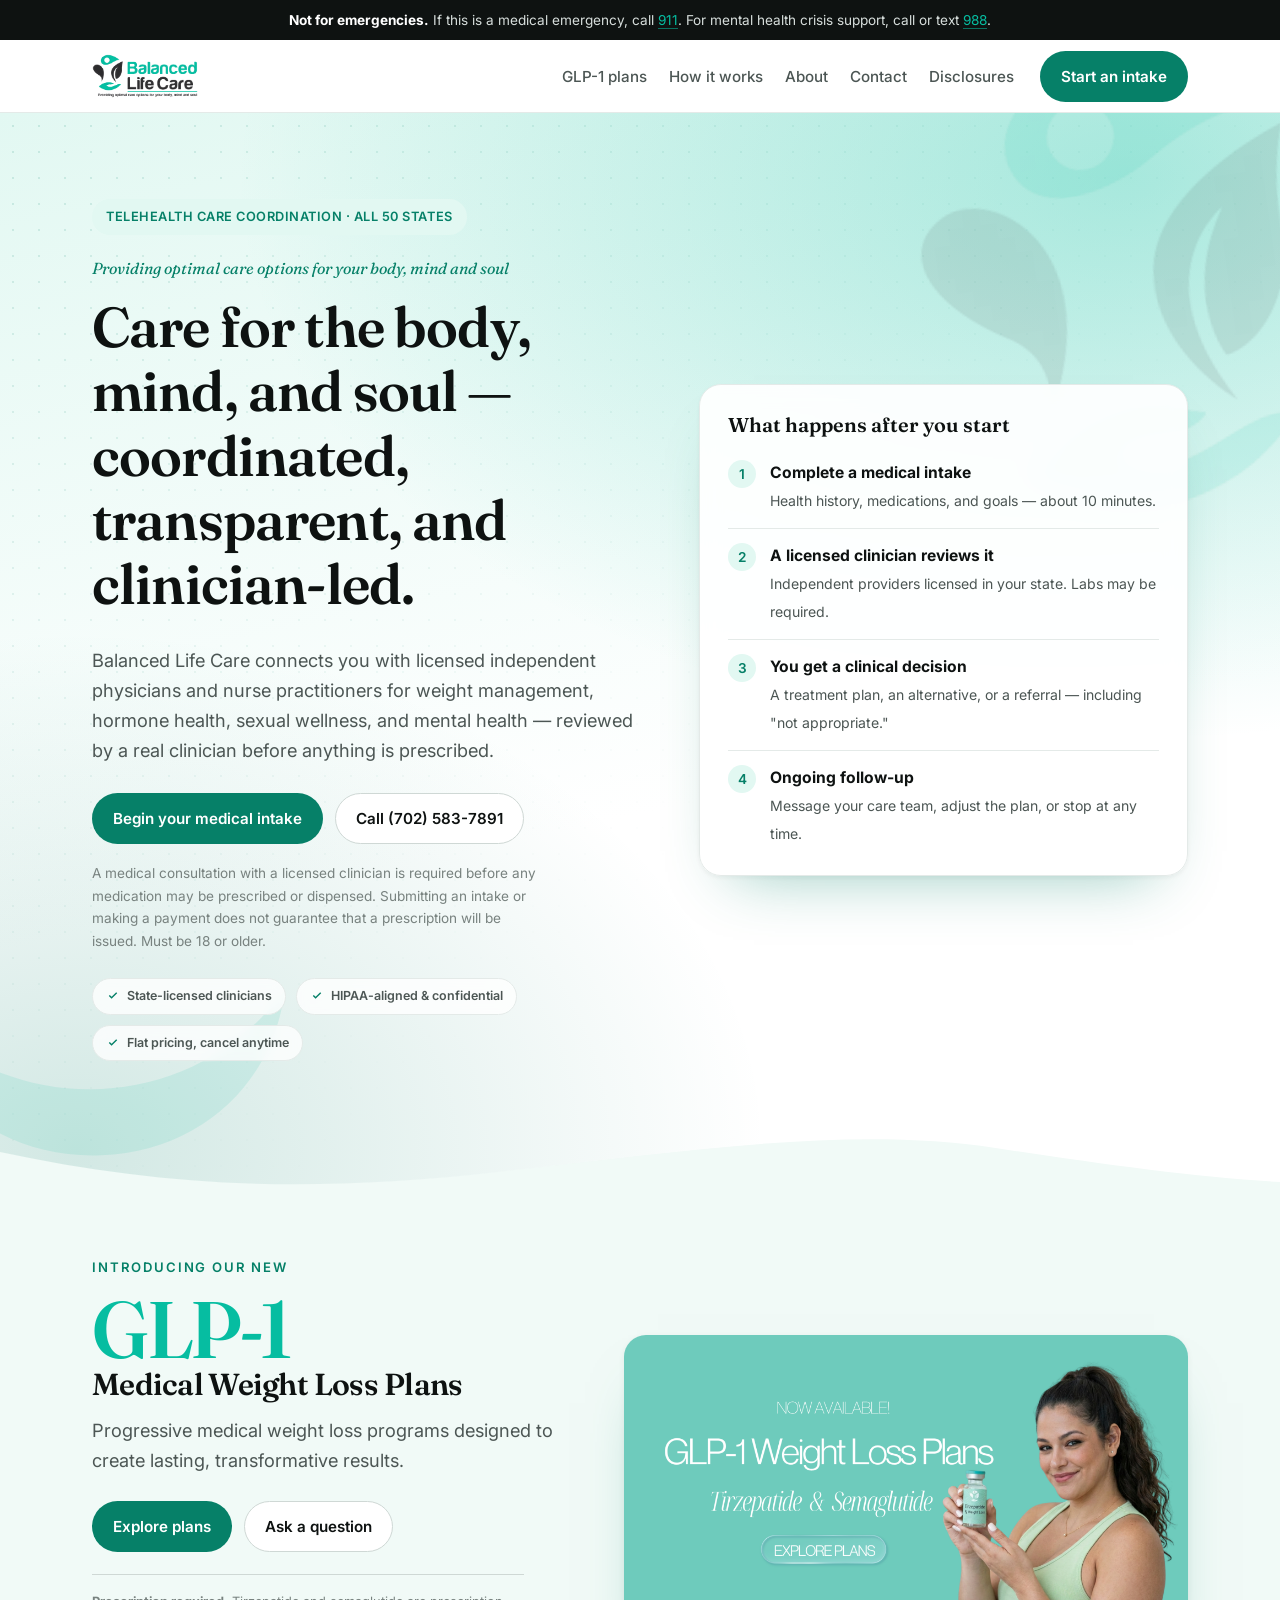
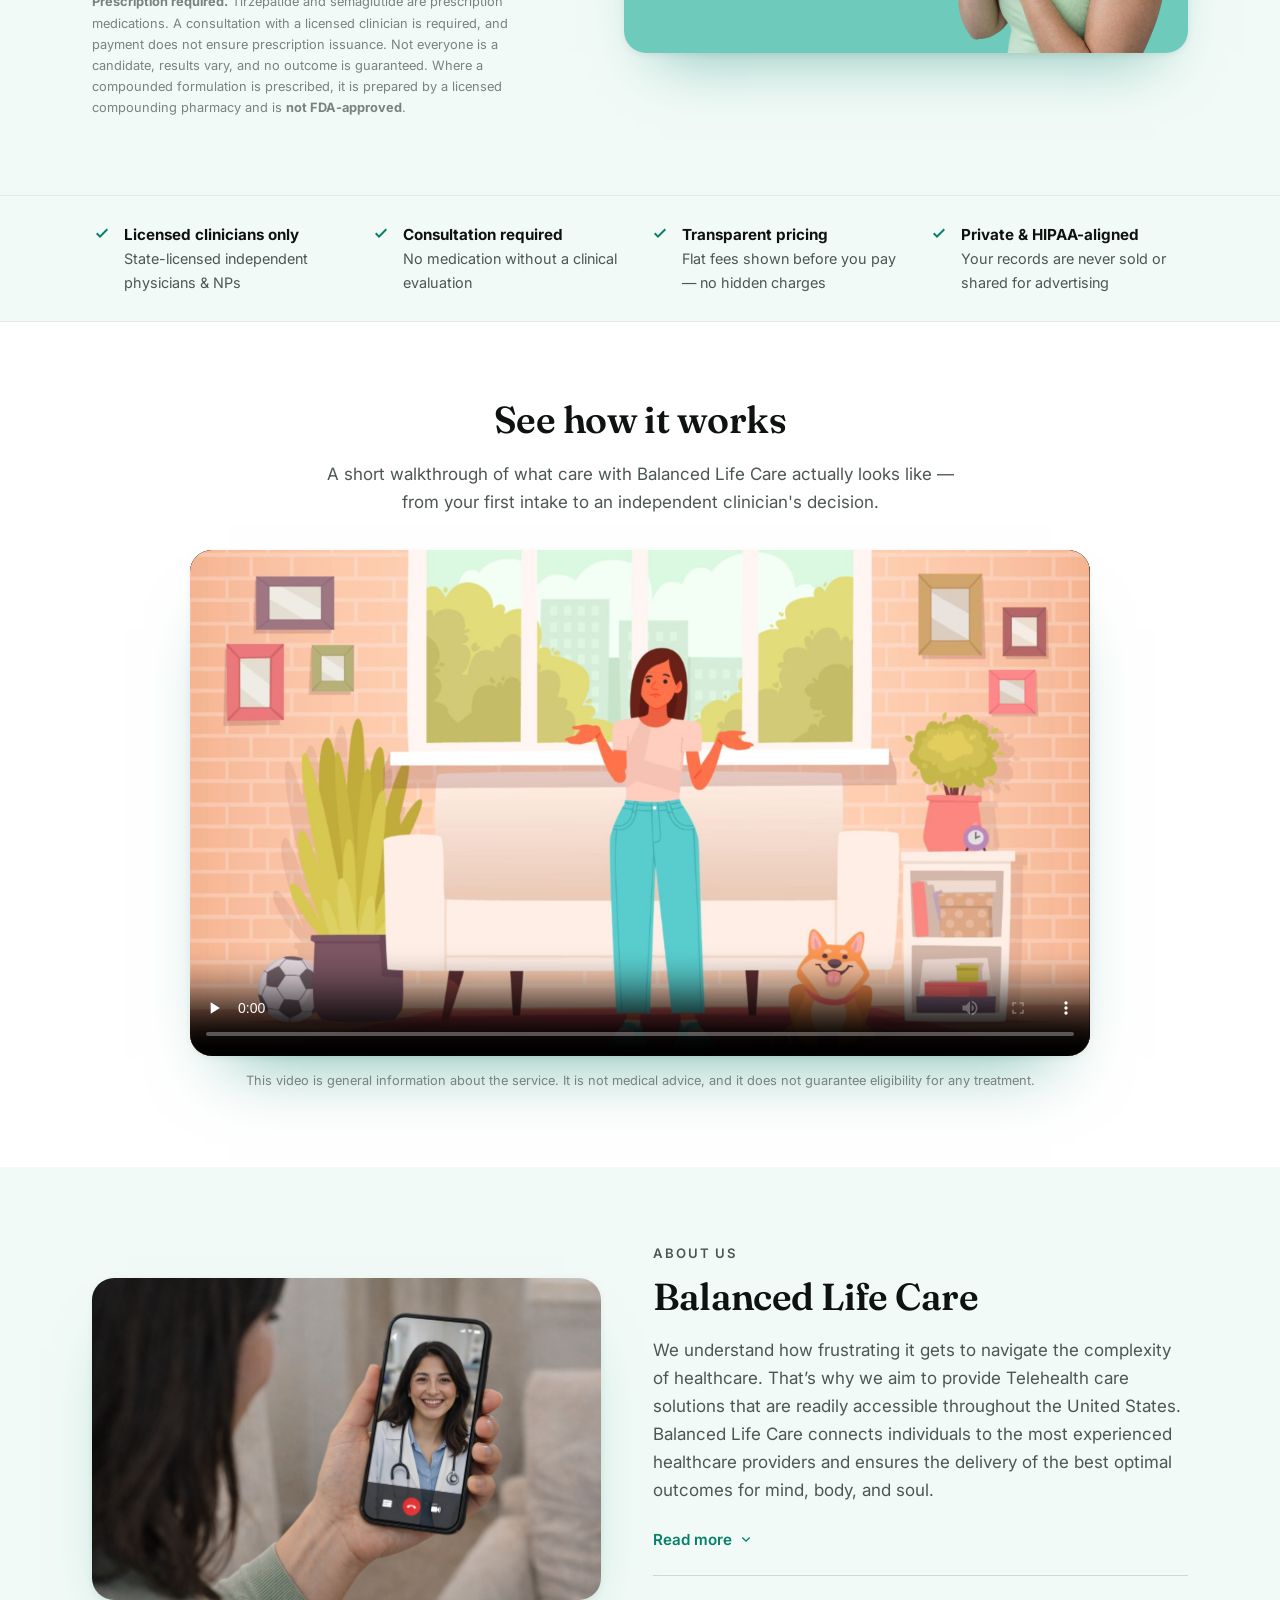
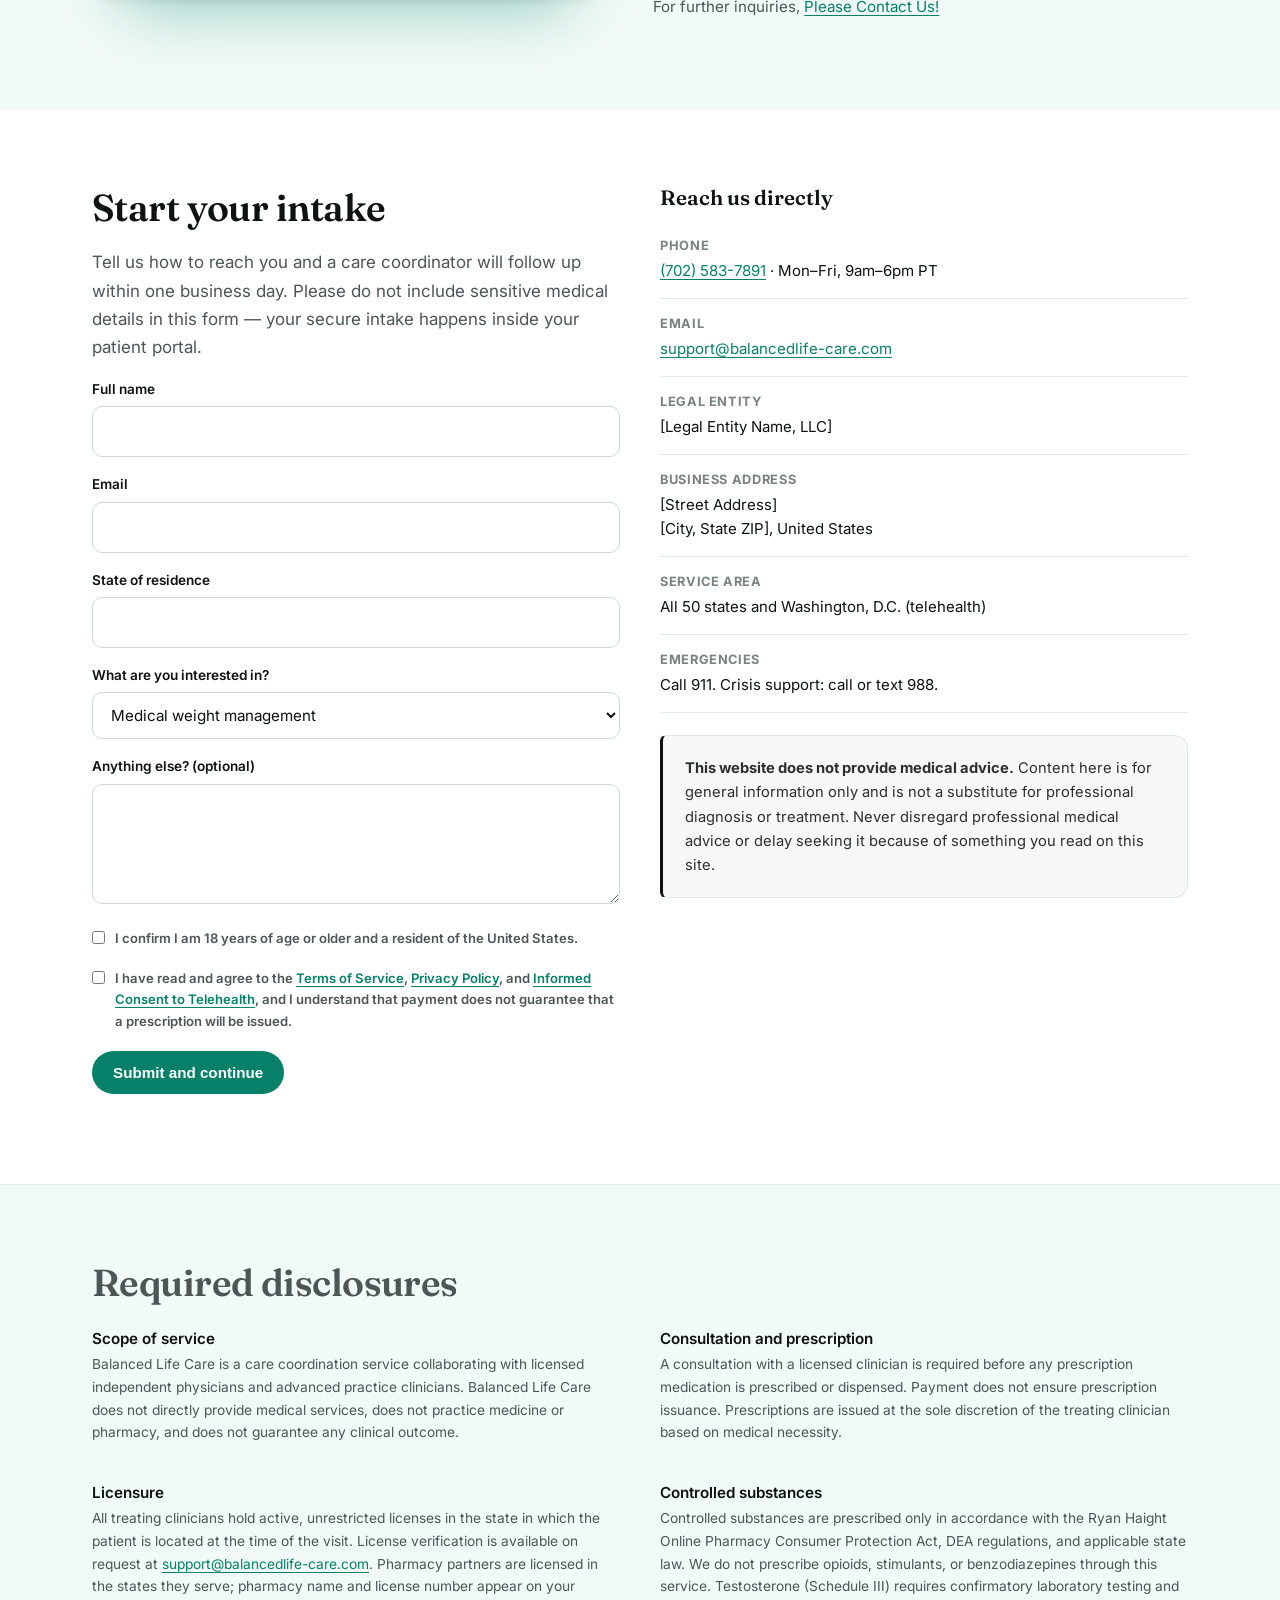
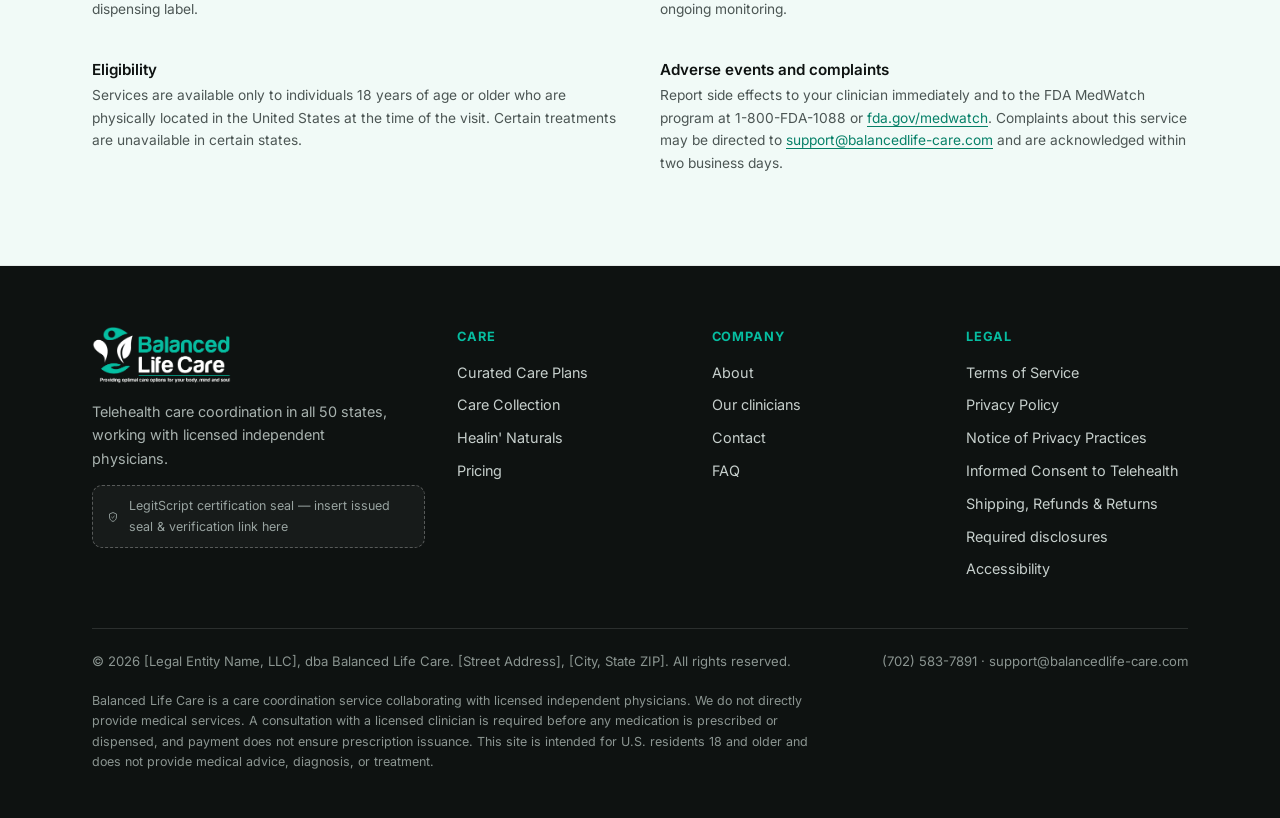
==== commit 7e04d4ad: "index" ====
--- a/v1/index.html
+++ b/v1/index.html
@@ -280,7 +280,7 @@
   </div>
 </header>
 
-<main id="main">
+<main id="main">  
 
 <!-- ================= HERO ================= -->
 <section class="hero">
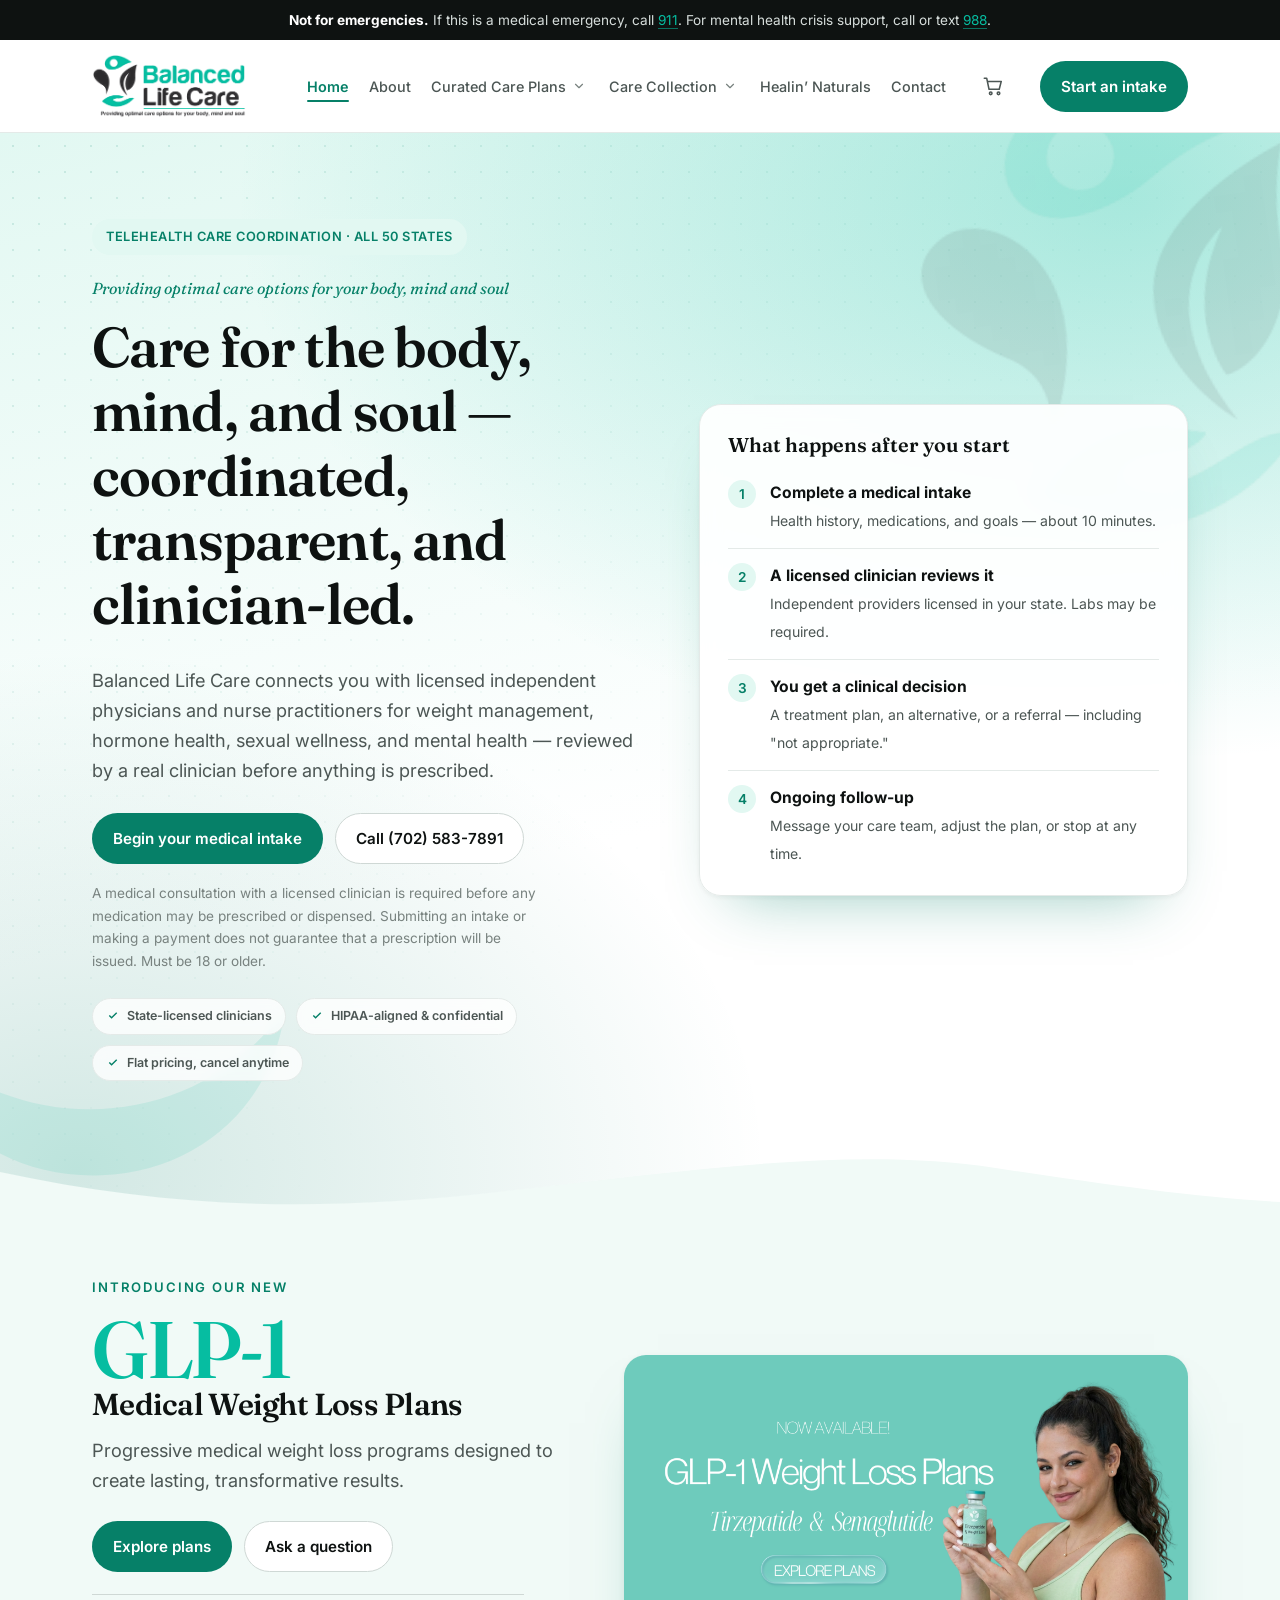
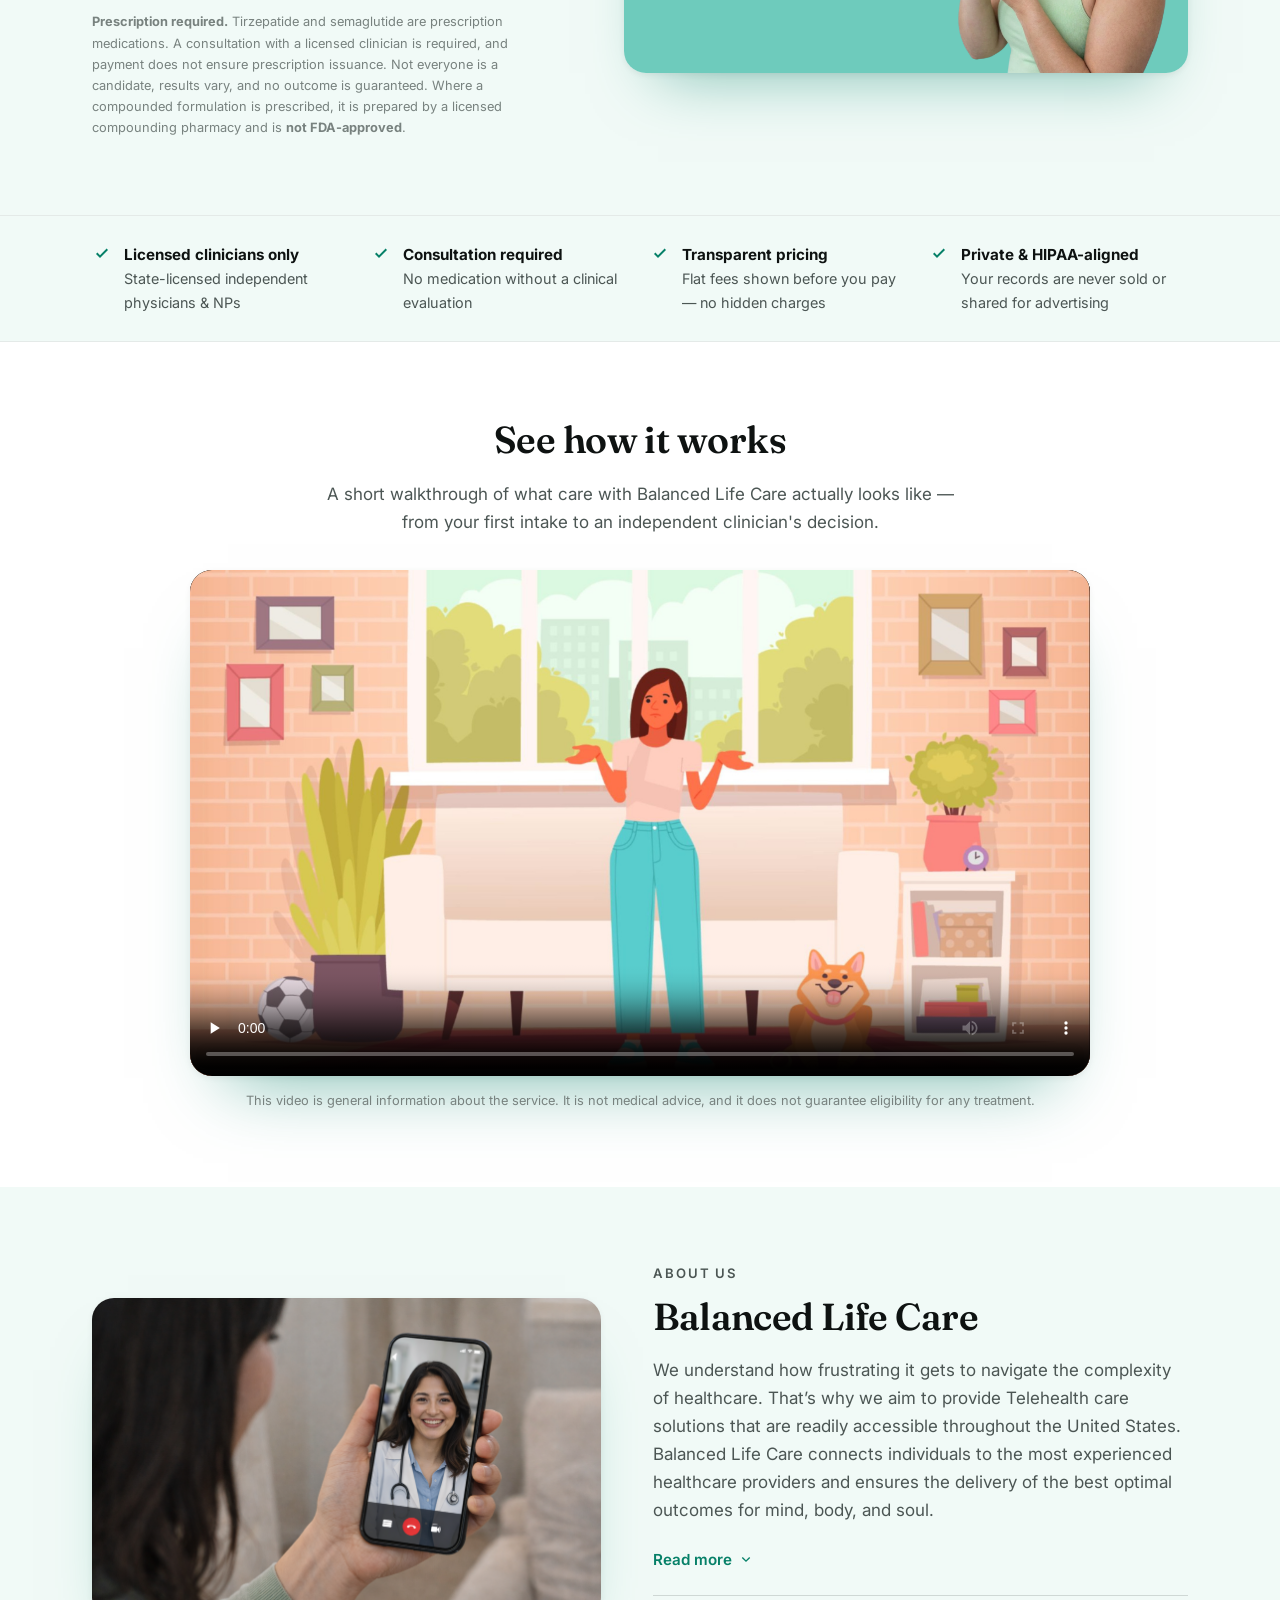
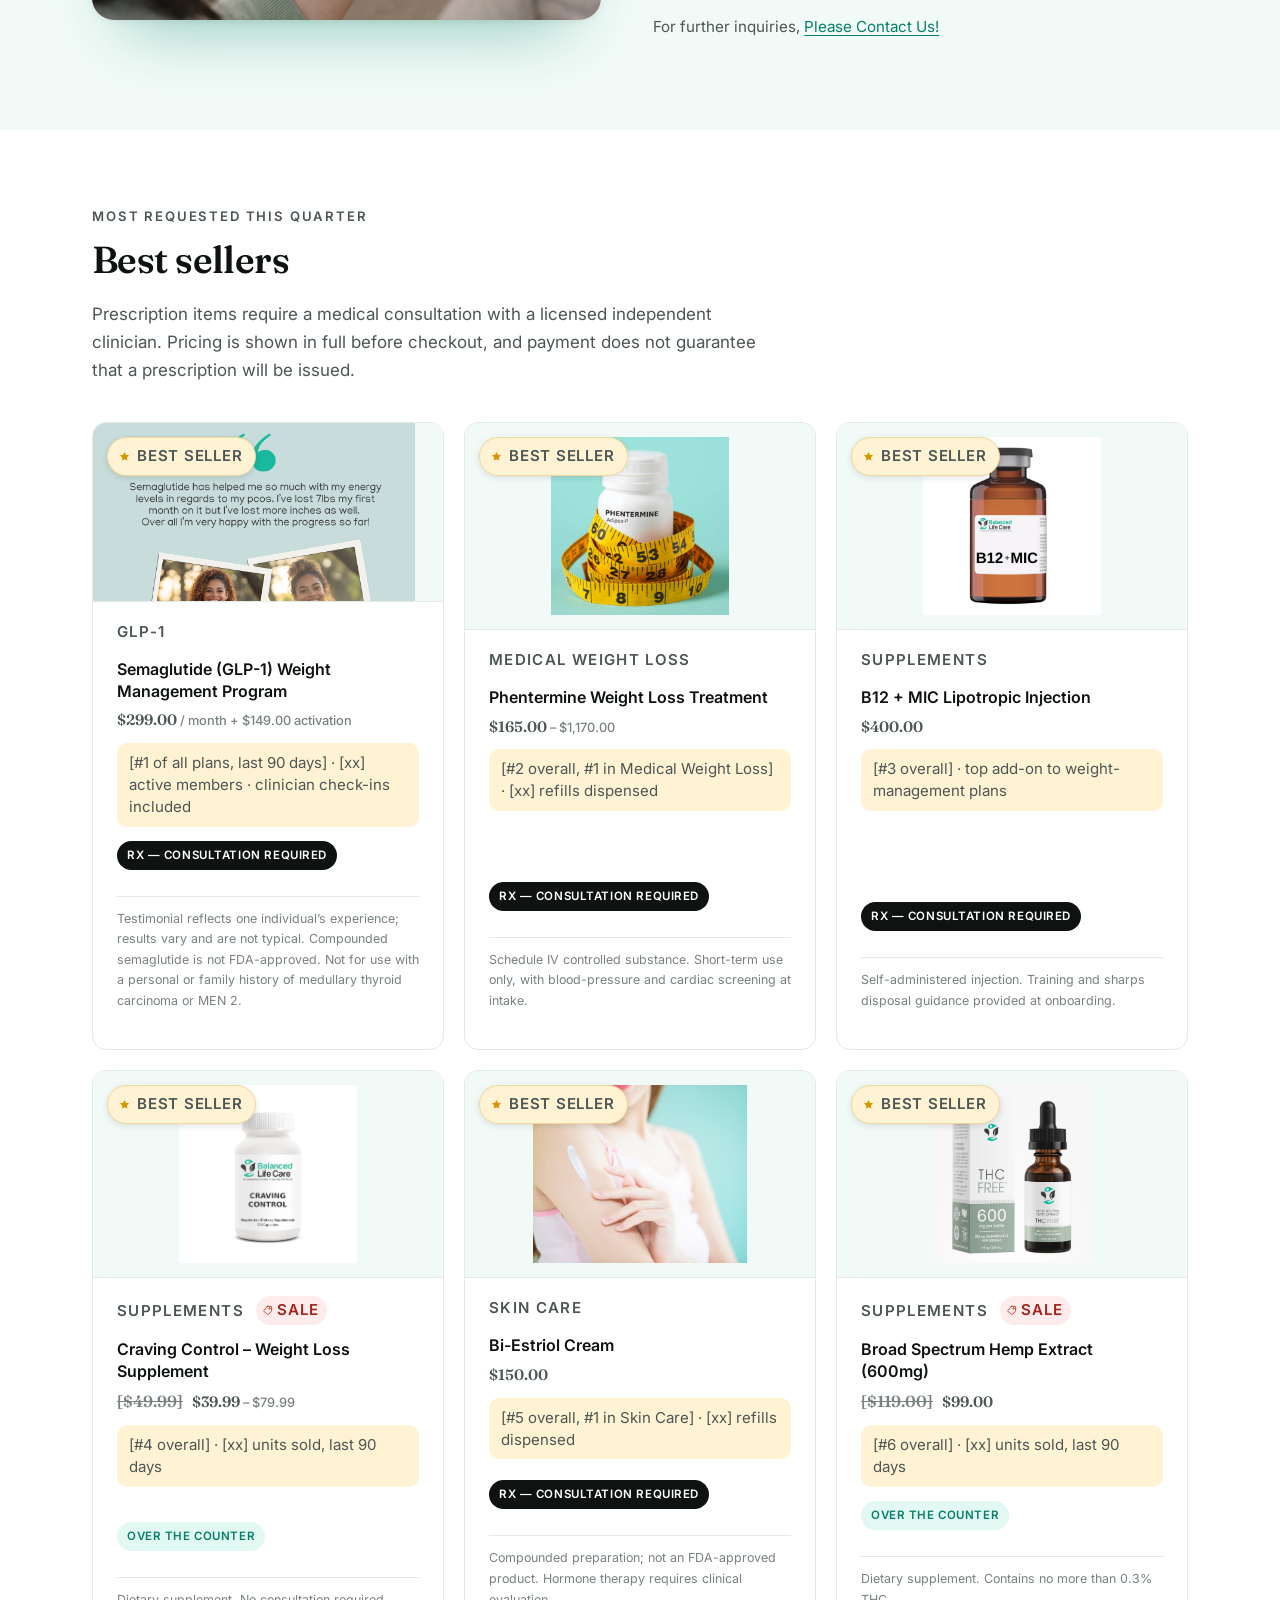
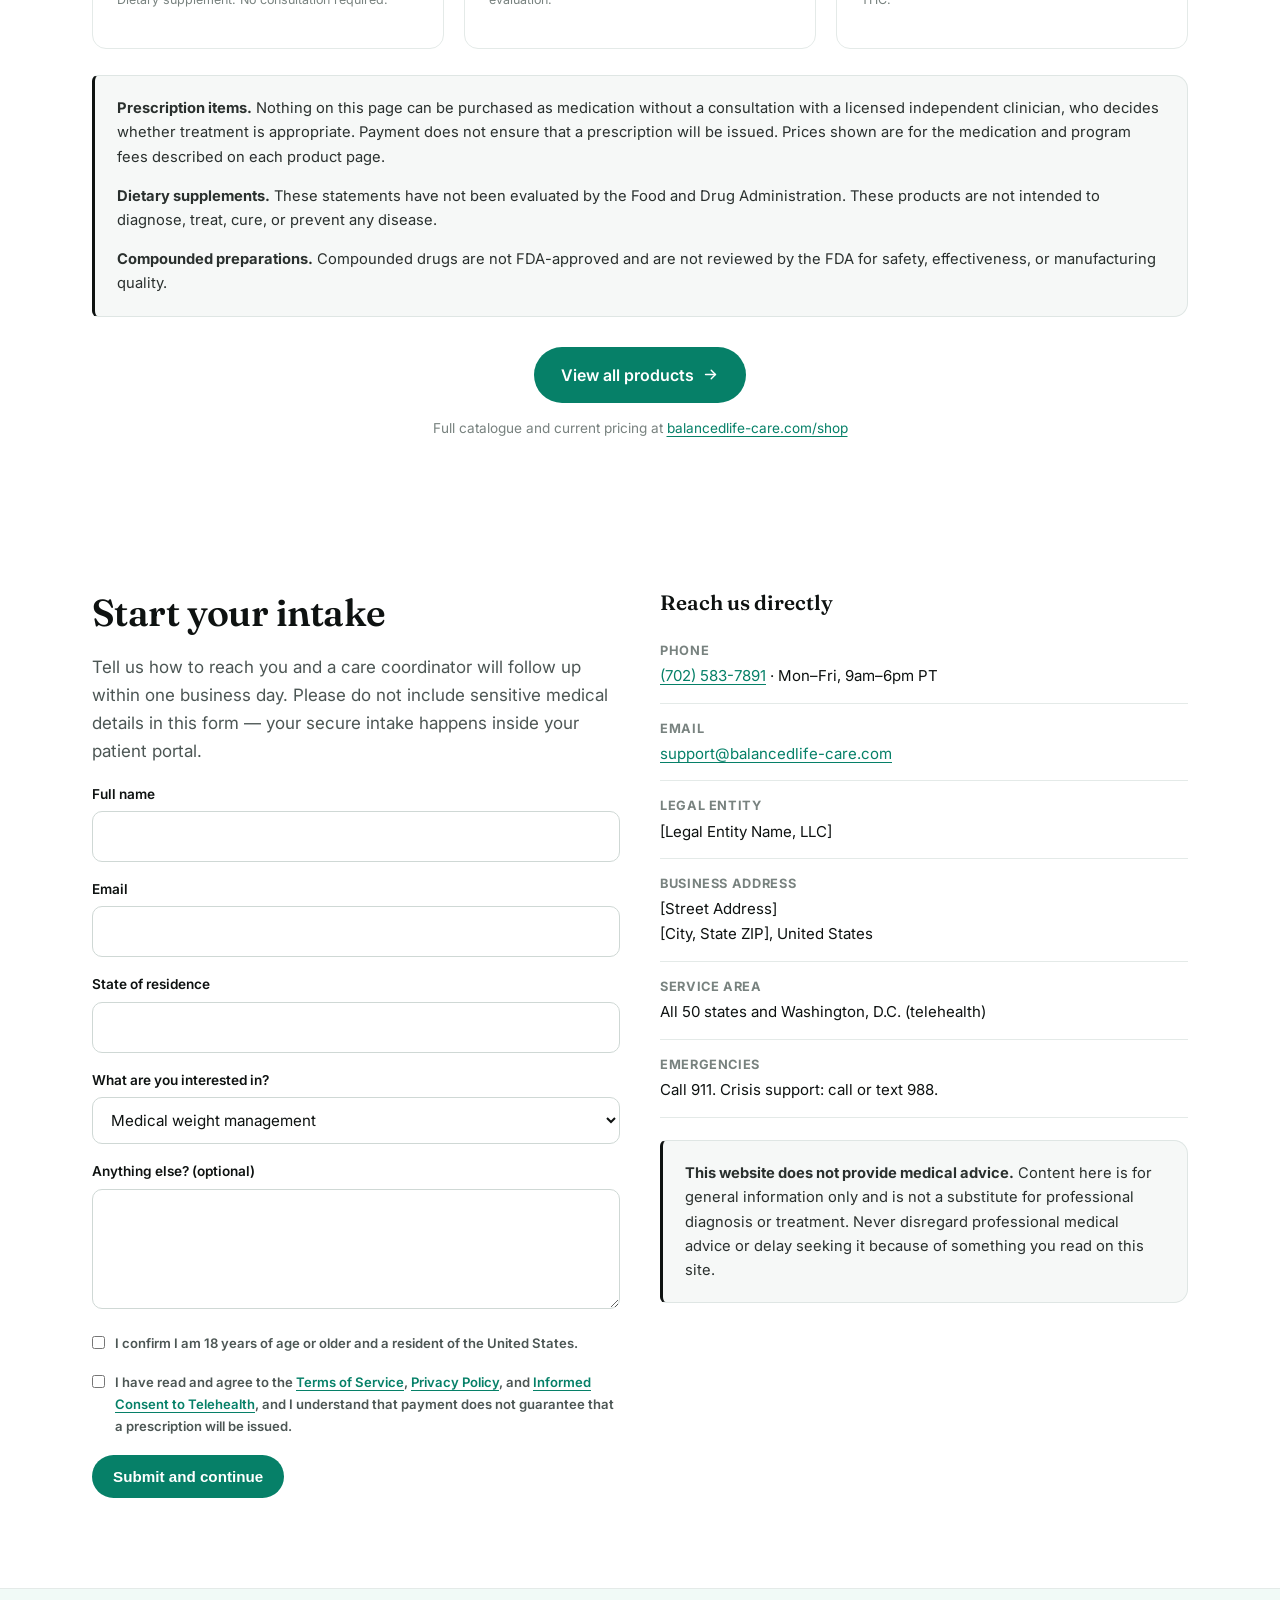
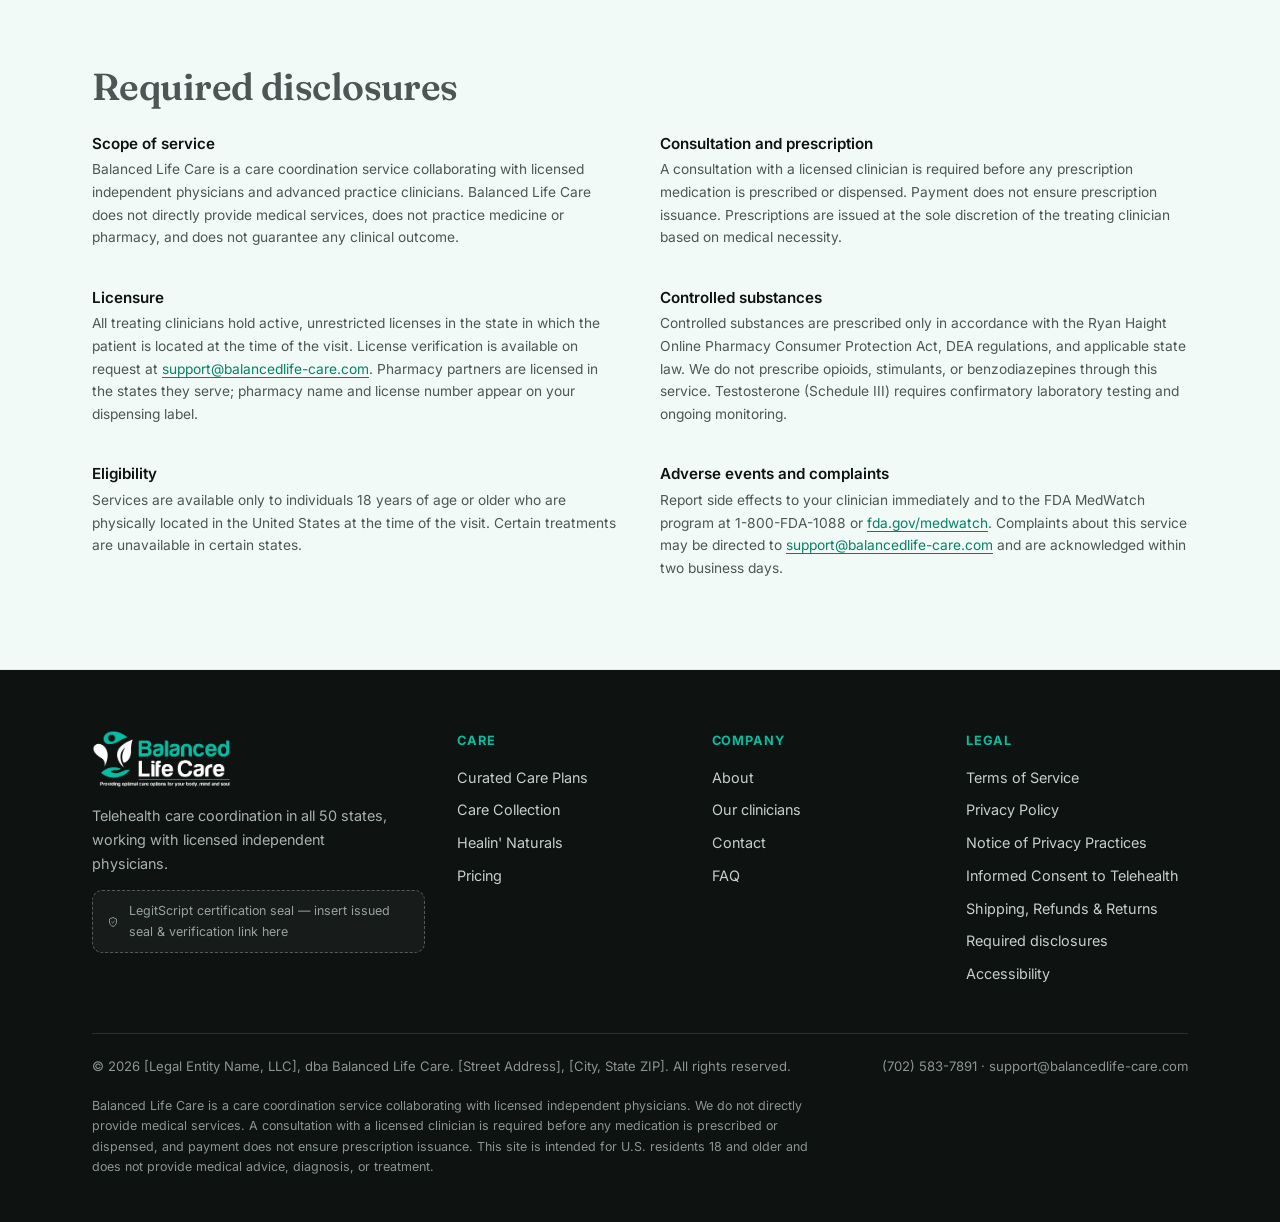
==== commit b0a8025c: "Bestsellers" ====
--- a/v1/index.html
+++ b/v1/index.html
@@ -14,244 +14,31 @@
 <link rel="preconnect" href="https://fonts.googleapis.com">
 <link rel="preconnect" href="https://fonts.gstatic.com" crossorigin>
 <link href="https://fonts.googleapis.com/css2?family=Fraunces:opsz,wght@9..144,500;9..144,600&family=Inter:wght@400;500;600&display=swap" rel="stylesheet">
-<style>
-/* Palette sampled from the logo: teal-green #06BDA1 and charcoal #313032,
-   on white. --green is the logo ink (fills, graphics); --brand is the
-   text-safe darkening of it (4.9:1 on white). */
-:root{
-  --bg:#ffffff; --surface:#ffffff; --surface-2:#f1faf7;
-  --ink:#0e1211; --ink-2:#4c5654; --ink-3:#78827f;
-  --line:#e4eae8; --line-2:#cfd8d5;
-  --green:#06bda1; --brand:#068068; --brand-2:#04604e; --brand-soft:#e2f8f2;
-  --alert:#b3261e;
-  --warn-bg:#f6f8f7; --warn-line:#dfe6e4; --warn-ink:#2a302e;
-  --radius:14px; --radius-lg:22px;
-  --shadow:0 1px 2px rgba(14,18,17,.05),0 10px 30px -18px rgba(14,18,17,.3);
-  --maxw:1140px;
-}
-*{box-sizing:border-box}
-html{scroll-behavior:smooth}
-body{margin:0;background:var(--bg);color:var(--ink);font:400 17px/1.65 Inter,system-ui,-apple-system,"Segoe UI",sans-serif;-webkit-font-smoothing:antialiased}
-h1,h2,h3{font-family:Fraunces,Georgia,serif;font-weight:600;line-height:1.15;letter-spacing:-.015em;margin:0 0 .5em}
-h1{font-size:clamp(2.1rem,5vw,3.5rem)}
-h2{font-size:clamp(1.6rem,3.4vw,2.35rem)}
-h3{font-size:1.12rem;font-family:Inter,sans-serif;font-weight:600;letter-spacing:0}
-p{margin:0 0 1em}
-a{color:var(--brand);text-underline-offset:3px}
-img{max-width:100%}
-.wrap{max-width:var(--maxw);margin:0 auto;padding:0 22px}
-.sr{position:absolute;width:1px;height:1px;overflow:hidden;clip:rect(0 0 0 0);white-space:nowrap}
-.skip{position:absolute;left:-9999px;top:0;background:var(--brand);color:#fff;padding:10px 16px;z-index:99;border-radius:0 0 8px 0}
-.skip:focus{left:0}
-:focus-visible{outline:2.5px solid var(--brand);outline-offset:3px;border-radius:4px}
-
-/* ---------- Safety bar (LegitScript: emergency disclaimer above the fold) ---------- */
-.safety{background:var(--ink);color:#d7dedc;font-size:.85rem;padding:9px 0}
-.safety .wrap{display:flex;gap:10px;align-items:center;justify-content:center;text-align:center;flex-wrap:wrap}
-.safety strong{color:#fff}
-.safety a{color:var(--green);text-decoration-color:color-mix(in srgb,var(--green) 55%,transparent)}
-
-/* ---------- Header ---------- */
-header{position:sticky;top:0;z-index:40;background:color-mix(in srgb,var(--bg) 88%,transparent);backdrop-filter:blur(12px);border-bottom:1px solid var(--line)}
-.nav{display:flex;align-items:center;gap:26px;height:72px}
-.brand{display:inline-flex;align-items:center;text-decoration:none;flex:none}
-.brand img{height:44px;width:auto;display:block}
-@media (max-width:420px){.brand img{height:36px}}
-.nav ul{list-style:none;display:flex;gap:22px;margin:0;padding:0;margin-left:auto}
-.nav ul a{color:var(--ink-2);text-decoration:none;font-size:.95rem;font-weight:500}
-.nav ul a:hover{color:var(--brand)}
-.btn{display:inline-flex;align-items:center;justify-content:center;gap:8px;padding:12px 20px;border-radius:100px;font-weight:600;font-size:.95rem;text-decoration:none;border:1px solid transparent;cursor:pointer;transition:.16s}
-.btn-primary{background:var(--brand);color:#fff}
-.btn-primary:hover{background:var(--brand-2);transform:translateY(-1px)}
-.btn-ghost{border-color:var(--line-2);color:var(--ink);background:var(--surface)}
-.btn-ghost:hover{border-color:var(--brand)}
-.menu-btn{display:none;margin-left:auto;background:none;border:1px solid var(--line-2);border-radius:10px;padding:8px 12px;color:var(--ink);font-size:.9rem}
-@media (max-width:900px){
-  .nav ul{display:none}
-  .nav .btn-primary{display:none}
-  .menu-btn{display:block}
-  .nav[data-open="true"] ul{display:flex;position:absolute;top:72px;left:0;right:0;flex-direction:column;background:var(--surface);border-bottom:1px solid var(--line);padding:16px 22px;gap:16px;margin:0}
-}
-
-/* ---------- Banner ---------- */
-.hero{position:relative;padding:86px 0 132px;overflow:hidden;isolation:isolate;
-  background:
-    radial-gradient(120% 90% at 88% 6%, color-mix(in srgb,var(--green) 30%,transparent) 0%, transparent 58%),
-    radial-gradient(90% 80% at 6% 96%, color-mix(in srgb,var(--brand) 18%,transparent) 0%, transparent 60%),
-    linear-gradient(168deg, var(--brand-soft) 0%, var(--bg) 62%);
-}
-/* decorative organic shapes echoing the logo mark */
-.hero-deco{position:absolute;inset:0;z-index:-1;pointer-events:none;overflow:hidden}
-.hero-deco svg{position:absolute;color:var(--brand)}
-.hero-deco .watermark{position:absolute;top:-56px;right:-80px;width:440px;height:auto;opacity:.10;transform:rotate(-8deg)}
-@media (max-width:900px){.hero-deco .watermark{width:280px;top:-40px;right:-70px;opacity:.07}}
-.hero-deco .d2{bottom:34px;left:-120px;width:420px;opacity:.10;color:var(--green)}
-.hero-deco .grid-dots{position:absolute;inset:0;opacity:.5;
-  background-image:radial-gradient(color-mix(in srgb,var(--brand) 28%,transparent) 1px,transparent 1px);
-  background-size:26px 26px;
-  -webkit-mask-image:linear-gradient(to bottom right,#000,transparent 62%);
-  mask-image:linear-gradient(to bottom right,#000,transparent 62%)}
-/* wave divider into the trust strip */
-.hero-wave{position:absolute;left:0;right:0;bottom:-1px;width:100%;height:76px;z-index:-1;color:var(--surface-2)}
-.hero-grid{display:grid;grid-template-columns:1.06fr .94fr;gap:56px;align-items:center;position:relative}
-@media (max-width:900px){.hero-grid{grid-template-columns:1fr;gap:36px}.hero{padding:52px 0 96px}.hero-wave{height:52px}}
-.banner-tagline{font-family:Fraunces,serif;font-size:1rem;font-style:italic;color:var(--brand);margin:0 0 14px}
-.banner-marks{display:flex;gap:10px;flex-wrap:wrap;margin-top:26px}
-.banner-marks span{display:inline-flex;align-items:center;gap:7px;font-size:.78rem;font-weight:600;color:var(--ink-2);
-  background:color-mix(in srgb,var(--surface) 78%,transparent);border:1px solid var(--line);
-  padding:7px 13px;border-radius:100px;backdrop-filter:blur(6px)}
-.banner-marks svg{width:14px;height:14px;color:var(--brand);flex:none}
-.hero .hero-card{background:color-mix(in srgb,var(--surface) 92%,transparent);backdrop-filter:blur(10px);
-  box-shadow:0 2px 4px rgba(20,40,35,.05),0 30px 60px -34px rgba(6,128,104,.45)}
-.eyebrow{display:inline-flex;align-items:center;gap:9px;background:var(--brand-soft);color:var(--brand);padding:7px 14px;border-radius:100px;font-size:.8rem;font-weight:600;letter-spacing:.04em;text-transform:uppercase;margin-bottom:20px}
-.lede{font-size:1.14rem;color:var(--ink-2);max-width:52ch}
-.cta-row{display:flex;gap:12px;flex-wrap:wrap;margin:28px 0 18px}
-.microcopy{font-size:.85rem;color:var(--ink-3);max-width:50ch}
-.hero-card{background:var(--surface);border:1px solid var(--line);border-radius:var(--radius-lg);padding:28px;box-shadow:var(--shadow)}
-.hero-card h3{font-family:Fraunces,serif;font-size:1.25rem;font-weight:600}
-.steps{list-style:none;margin:0;padding:0;counter-reset:s}
-.steps li{counter-increment:s;display:flex;gap:14px;padding:14px 0;border-bottom:1px solid var(--line)}
-.steps li:last-child{border-bottom:0;padding-bottom:0}
-.steps li::before{content:counter(s);flex:none;width:28px;height:28px;border-radius:50%;background:var(--brand-soft);color:var(--brand);display:grid;place-items:center;font-size:.85rem;font-weight:600}
-.steps b{display:block;font-size:.98rem}
-.steps span{font-size:.88rem;color:var(--ink-2)}
-
-/* ---------- GLP-1 feature ---------- */
-.glp1{background:var(--surface-2);padding:64px 0}
-.glp1-grid{display:grid;grid-template-columns:.92fr 1.08fr;gap:52px;align-items:center}
-@media (max-width:940px){.glp1{padding:44px 0}.glp1-grid{grid-template-columns:1fr;gap:30px}}
-.glp1-intro{font-size:.82rem;font-weight:600;letter-spacing:.14em;text-transform:uppercase;color:var(--brand);margin:0 0 10px}
-.glp1 h2{margin:0 0 6px;line-height:1}
-.glp1 .big{display:block;font-size:clamp(3.2rem,7.5vw,5rem);color:var(--green);letter-spacing:-.03em}
-.glp1 .sub{display:block;font-size:clamp(1.35rem,2.6vw,1.9rem);color:var(--ink)}
-.glp1 .lede{margin-top:16px}
-.glp1 .cta-row{margin:26px 0 0}
-.glp1-rx{margin-top:22px;padding-top:16px;border-top:1px solid var(--line-2);font-size:.8rem;color:var(--ink-3);max-width:54ch}
-.glp1-figure{margin:0}
-.glp1-figure img{display:block;width:100%;height:auto;border-radius:var(--radius-lg);
-  box-shadow:0 2px 6px rgba(14,18,17,.06),0 34px 60px -34px rgba(6,128,104,.5)}
-.glp1-figure figcaption{margin-top:12px;font-size:.78rem;color:var(--ink-3)}
-
-/* ---------- Trust strip ---------- */
-.trust{border-block:1px solid var(--line);background:var(--surface-2)}
-.trust .wrap{display:grid;grid-template-columns:repeat(4,1fr);gap:20px;padding-block:26px}
-@media (max-width:820px){.trust .wrap{grid-template-columns:repeat(2,1fr)}}
-.trust-item{display:flex;gap:12px;align-items:flex-start;font-size:.9rem;color:var(--ink-2)}
-.trust-item b{display:block;color:var(--ink);font-size:.95rem}
-.tick{flex:none;width:20px;height:20px;margin-top:2px;color:var(--brand)}
-
-/* ---------- Video ---------- */
-.video-sec{padding:76px 0}
-@media (max-width:820px){.video-sec{padding:52px 0}}
-.video-head{max-width:60ch;margin:0 auto 34px;text-align:center}
-.video-head p{color:var(--ink-2);margin-bottom:0}
-.video-frame{max-width:900px;margin:0 auto;border-radius:var(--radius-lg);overflow:hidden;
-  background:var(--ink);line-height:0;
-  box-shadow:0 2px 6px rgba(14,18,17,.06),0 40px 70px -38px rgba(6,128,104,.55)}
-.video-frame video{display:block;width:100%;height:auto;aspect-ratio:16/9;background:var(--ink)}
-.video-note{max-width:900px;margin:14px auto 0;font-size:.8rem;color:var(--ink-3);text-align:center}
-
-/* ---------- About ---------- */
-.about{background:var(--surface-2);padding:76px 0}
-@media (max-width:940px){.about{padding:52px 0}}
-.about-grid{display:grid;grid-template-columns:1fr 1.05fr;gap:52px;align-items:center}
-@media (max-width:940px){.about-grid{grid-template-columns:1fr;gap:32px}}
-.about-figure{margin:0;position:relative}
-.about-figure img{display:block;width:100%;height:auto;border-radius:var(--radius-lg);
-  box-shadow:0 2px 6px rgba(14,18,17,.06),0 36px 64px -36px rgba(6,128,104,.5)}
-.about-eyebrow{font-size:.82rem;font-weight:600;letter-spacing:.14em;text-transform:uppercase;color:var(--brand);margin:0 0 10px}
-.about h2{margin-bottom:18px}
-.about p{color:var(--ink-2)}
-.about-more[hidden]{display:none}
-.readmore{margin-top:6px;background:none;border:0;padding:0;font:inherit;font-size:.95rem;font-weight:600;
-  color:var(--brand);cursor:pointer;display:inline-flex;align-items:center;gap:7px}
-.readmore:hover{color:var(--brand-2)}
-.readmore svg{width:14px;height:14px;transition:transform .18s}
-.readmore[aria-expanded="true"] svg{transform:rotate(180deg)}
-.about-contact{margin-top:22px;padding-top:18px;border-top:1px solid var(--line-2);font-size:.95rem}
-
-/* ---------- Sections ---------- */
-section{padding:76px 0}
-@media (max-width:820px){section{padding:52px 0}}
-.sec-head{max-width:62ch;margin-bottom:38px}
-.sec-head p{color:var(--ink-2)}
-.grid{display:grid;gap:20px}
-.g3{grid-template-columns:repeat(3,1fr)}
-.g2{grid-template-columns:repeat(2,1fr)}
-@media (max-width:900px){.g3{grid-template-columns:repeat(2,1fr)}}
-@media (max-width:640px){.g3,.g2{grid-template-columns:1fr}}
-.card{background:var(--surface);border:1px solid var(--line);border-radius:var(--radius);padding:24px;display:flex;flex-direction:column}
-.card h3{margin-bottom:8px}
-.card p{font-size:.94rem;color:var(--ink-2);margin-bottom:14px}
-.card .rx{margin-top:auto;font-size:.78rem;color:var(--ink-3);border-top:1px solid var(--line);padding-top:12px}
-.pill{align-self:flex-start;font-size:.72rem;font-weight:600;letter-spacing:.05em;text-transform:uppercase;padding:5px 10px;border-radius:100px;margin-bottom:14px}
-.pill-rx{background:var(--ink);color:#fff}
-.pill-otc{background:var(--brand-soft);color:var(--brand)}
-.icon{width:26px;height:26px;color:var(--brand);margin-bottom:14px}
-
-/* ---------- Callout ---------- */
-.callout{background:var(--warn-bg);border:1px solid var(--warn-line);border-left:3px solid var(--ink);color:var(--warn-ink);border-radius:6px var(--radius) var(--radius) 6px;padding:20px 22px;font-size:.92rem}
-.callout p:last-child{margin-bottom:0}
-.callout b{color:inherit}
-
-.band{background:var(--surface-2);border-block:1px solid var(--line)}
-
-/* ---------- Pricing ---------- */
-.price-card{background:var(--surface);border:1px solid var(--line);border-radius:var(--radius);padding:26px}
-.price{font-family:Fraunces,serif;font-size:2rem;font-weight:600;line-height:1}
-.price small{font-family:Inter,sans-serif;font-size:.85rem;font-weight:500;color:var(--ink-3)}
-.price-card ul{list-style:none;margin:18px 0 0;padding:0;font-size:.92rem;color:var(--ink-2)}
-.price-card li{padding:7px 0 7px 24px;position:relative}
-.price-card li::before{content:"";position:absolute;left:0;top:14px;width:12px;height:2px;background:var(--brand);border-radius:2px}
-
-/* ---------- Providers ---------- */
-.provider{display:flex;gap:16px;align-items:center;background:var(--surface);border:1px solid var(--line);border-radius:var(--radius);padding:18px}
-.avatar{flex:none;width:52px;height:52px;border-radius:50%;background:var(--brand-soft);color:var(--brand);display:grid;place-items:center;font-weight:600;font-family:Fraunces,serif;font-size:1.05rem}
-.provider b{display:block;font-size:.98rem}
-.provider span{font-size:.85rem;color:var(--ink-2)}
-
-/* ---------- FAQ ---------- */
-details{background:var(--surface);border:1px solid var(--line);border-radius:var(--radius);padding:18px 22px;margin-bottom:12px}
-details[open]{border-color:var(--line-2)}
-summary{cursor:pointer;font-weight:600;font-size:1rem;list-style:none;display:flex;justify-content:space-between;gap:16px;align-items:center}
-summary::-webkit-details-marker{display:none}
-summary::after{content:"+";font-size:1.4rem;color:var(--brand);line-height:1;flex:none}
-details[open] summary::after{content:"–"}
-details p{margin:14px 0 0;font-size:.94rem;color:var(--ink-2)}
-
-/* ---------- Contact ---------- */
-.contact-grid{display:grid;grid-template-columns:1fr 1fr;gap:40px}
-@media (max-width:900px){.contact-grid{grid-template-columns:1fr}}
-label{display:block;font-size:.85rem;font-weight:600;margin-bottom:6px}
-input,textarea,select{width:100%;padding:12px 14px;border:1px solid var(--line-2);border-radius:10px;background:var(--surface);color:var(--ink);font:inherit;font-size:.95rem;margin-bottom:16px}
-textarea{min-height:120px;resize:vertical}
-.consent{display:flex;gap:10px;align-items:flex-start;font-size:.82rem;color:var(--ink-2);margin-bottom:18px}
-.consent input{width:auto;margin:3px 0 0}
-.info-list{list-style:none;margin:0;padding:0}
-.info-list li{padding:14px 0;border-bottom:1px solid var(--line);font-size:.94rem}
-.info-list b{display:block;font-size:.8rem;text-transform:uppercase;letter-spacing:.05em;color:var(--ink-3);margin-bottom:3px}
-
-/* ---------- Legal / disclosure block ---------- */
-.legal{font-size:.86rem;color:var(--ink-2)}
-.legal h3{font-size:.95rem;margin-bottom:6px;color:var(--ink)}
-.legal-grid{display:grid;grid-template-columns:repeat(2,1fr);gap:26px 40px}
-@media (max-width:820px){.legal-grid{grid-template-columns:1fr}}
-
-/* ---------- Footer ---------- */
-footer{background:var(--ink);padding:60px 0 32px;font-size:.9rem;color:#a8b2af}
-.foot-grid{display:grid;grid-template-columns:1.5fr 1fr 1fr 1fr;gap:32px;margin-bottom:38px}
-@media (max-width:820px){.foot-grid{grid-template-columns:1fr 1fr}}
-@media (max-width:520px){.foot-grid{grid-template-columns:1fr}}
-footer h4{font-size:.8rem;text-transform:uppercase;letter-spacing:.07em;color:var(--green);margin:0 0 14px}
-footer ul{list-style:none;margin:0;padding:0}
-footer li{margin-bottom:9px}
-footer a{color:#c6cfcc;text-decoration:none}
-footer a:hover{color:var(--green);text-decoration:underline}
-.seal{display:inline-flex;align-items:center;gap:10px;border:1px dashed rgba(255,255,255,.28);border-radius:10px;padding:10px 14px;font-size:.78rem;color:#98a3a0;background:rgba(255,255,255,.04)}
-.foot-bottom{border-top:1px solid rgba(255,255,255,.12);padding-top:22px;display:flex;justify-content:space-between;gap:18px;flex-wrap:wrap;font-size:.82rem;color:#8b9591}
-</style>
+<link rel="stylesheet" href="css/styles.css">
 </head>
 <body>
+
+<!-- Menu icon sprite. Stroke icons, 24×24, inherit currentColor. -->
+<svg class="sprite" aria-hidden="true" focusable="false" width="0" height="0">
+  <defs>
+    <g id="i-chevron"><path d="M6 9l6 6 6-6"/></g>
+    <g id="i-weight"><path d="M5 8h14l2 11H3L5 8Z"/><path d="M9 8a3 3 0 1 1 6 0"/><path d="M12 11v5"/><path d="M9.5 13.5h5"/></g>
+    <g id="i-glp1"><path d="M14.5 3.5 20.5 9.5"/><path d="M17.5 6.5 8 16l-3.5.5L5 13l9.5-9.5 3 3Z"/><path d="M10 11l3 3"/></g>
+    <g id="i-capsule"><path d="M14.8 3.7a4.6 4.6 0 0 1 6.5 6.5l-7.6 7.6a4.6 4.6 0 0 1-6.5-6.5l7.6-7.6Z"/><path d="M10.6 7.9l6.5 6.5"/></g>
+    <g id="i-venus"><circle cx="12" cy="8.5" r="5"/><path d="M12 13.5V21"/><path d="M8.5 18h7"/></g>
+    <g id="i-mars"><circle cx="10" cy="14" r="5.5"/><path d="M14.5 9.5 20.5 3.5"/><path d="M15.5 3.5h5v5"/></g>
+    <g id="i-heart"><path d="M12 20s-7-4.4-7-9.3A4.2 4.2 0 0 1 12 7.7a4.2 4.2 0 0 1 7 3c0 4.9-7 9.3-7 9.3Z"/></g>
+    <g id="i-sparkle"><path d="M12 3l1.9 5.1L19 10l-5.1 1.9L12 17l-1.9-5.1L5 10l5.1-1.9L12 3Z"/><path d="M18.5 16.5l.7 1.8 1.8.7-1.8.7-.7 1.8-.7-1.8-1.8-.7 1.8-.7.7-1.8Z"/></g>
+    <g id="i-equipment"><rect x="3" y="4.5" width="18" height="12" rx="2"/><path d="M6.5 10.5h2.2l1.3-2.6 2 5.2 1.4-2.6h3.1"/><path d="M9 20h6"/><path d="M12 16.5V20"/></g>
+    <g id="i-fertility"><path d="M12 21c-1.5-3-5-4.8-5-8.5A5 5 0 0 1 12 7.5a5 5 0 0 1 5 5c0 3.7-3.5 5.5-5 8.5Z"/><path d="M12 7.5V3"/><path d="M12 5.2c1.6 0 2.8-1 3-2.2-1.6-.2-2.7.6-3 2.2Z"/></g>
+    <g id="i-tag"><path d="M11.5 3H20a1 1 0 0 1 1 1v8.5a2 2 0 0 1-.6 1.4l-6.5 6.5a2 2 0 0 1-2.8 0l-6.5-6.5a2 2 0 0 1 0-2.8l6.5-6.5A2 2 0 0 1 11.5 3Z"/><circle cx="16.5" cy="7.5" r="1.3"/></g>
+    <g id="i-arrow-right"><path d="M5 12h14"/><path d="M13 6l6 6-6 6"/></g>
+    <g id="i-star"><path d="M12 3.6l2.6 5.3 5.8.85-4.2 4.1 1 5.75L12 16.9l-5.2 2.7 1-5.75-4.2-4.1 5.8-.85L12 3.6Z"/></g>
+    <g id="i-arrow-up"><path d="M12 19V5"/><path d="M6 11l6-6 6 6"/></g>
+    <g id="i-cart"><circle cx="9.5" cy="20" r="1.4"/><circle cx="18" cy="20" r="1.4"/><path d="M2.5 3.5h2.6l2.6 12.1h11.1l2.2-8.6H6.2"/></g>
+    <g id="i-supplements"><rect x="6" y="8" width="12" height="12.5" rx="2.5"/><path d="M8 3.5h8v4.5H8z"/><path d="M12 12v5"/><path d="M9.5 14.5h5"/></g>
+  </defs>
+</svg>
 <a class="skip" href="#main">Skip to main content</a>
 
 <!-- LS: emergency + scope-of-service disclaimer, visible sitewide -->
@@ -268,13 +55,81 @@
         <img src="assets/logo.png" alt="Balanced Life Care — providing optimal care options for your body, mind and soul" width="668" height="278">
       </a>
       <button class="menu-btn" id="menuBtn" aria-expanded="false" aria-controls="nav">Menu</button>
-      <ul>
-        <li><a href="#glp1">GLP-1 plans</a></li>
-        <li><a href="#video">How it works</a></li>
+      <ul class="menu">
+        <li><a href="#main" aria-current="page">Home</a></li>
         <li><a href="#about">About</a></li>
+
+        <li class="has-sub" data-sub="plans">
+          <a href="https://balancedlife-care.com/shop/">Curated Care Plans</a>
+          <button class="sub-btn" type="button" aria-expanded="false" aria-controls="sub-plans">
+            <svg class="chev" viewBox="0 0 24 24" aria-hidden="true"><use href="#i-chevron"/></svg>
+            <span class="sr">Show Curated Care Plans submenu</span>
+          </button>
+          <ul class="submenu" id="sub-plans">
+            <li class="sub-group">
+              <a href="https://balancedlife-care.com/product-category/medical-weight-loss/">
+                <svg class="mi" viewBox="0 0 24 24" aria-hidden="true"><use href="#i-weight"/></svg>
+                <span>Weight Management</span>
+              </a>
+              <ul class="sub-nest">
+                <li><a href="https://balancedlife-care.com/glp-1-programs/">
+                  <svg class="mi" viewBox="0 0 24 24" aria-hidden="true"><use href="#i-glp1"/></svg>
+                  <span>GLP-1</span>
+                </a></li>
+                <li><a href="https://balancedlife-care.com/product-category/phentermine/">
+                  <svg class="mi" viewBox="0 0 24 24" aria-hidden="true"><use href="#i-capsule"/></svg>
+                  <span>Phentermine</span>
+                </a></li>
+              </ul>
+            </li>
+            <li><a href="https://balancedlife-care.com/product-category/womens-hrt/">
+              <svg class="mi" viewBox="0 0 24 24" aria-hidden="true"><use href="#i-venus"/></svg>
+              <span>Women&rsquo;s HRT</span>
+            </a></li>
+            <li><a href="https://balancedlife-care.com/product-category/hormone-replacement-therapy/">
+              <svg class="mi" viewBox="0 0 24 24" aria-hidden="true"><use href="#i-mars"/></svg>
+              <span>Testosterone Replacement Therapy</span>
+            </a></li>
+            <li><a href="https://balancedlife-care.com/product-category/male-wellness/">
+              <svg class="mi" viewBox="0 0 24 24" aria-hidden="true"><use href="#i-heart"/></svg>
+              <span>Sexual Wellness</span>
+            </a></li>
+          </ul>
+        </li>
+
+        <li class="has-sub" data-sub="collection">
+          <a href="https://balancedlife-care.com/shop/">Care Collection</a>
+          <button class="sub-btn" type="button" aria-expanded="false" aria-controls="sub-collection">
+            <svg class="chev" viewBox="0 0 24 24" aria-hidden="true"><use href="#i-chevron"/></svg>
+            <span class="sr">Show Care Collection submenu</span>
+          </button>
+          <ul class="submenu" id="sub-collection">
+            <li><a href="https://balancedlife-care.com/product-category/beauty/">
+              <svg class="mi" viewBox="0 0 24 24" aria-hidden="true"><use href="#i-sparkle"/></svg>
+              <span>Beauty</span>
+            </a></li>
+            <li><a href="https://balancedlife-care.com/product-category/at-home-equipment/">
+              <svg class="mi" viewBox="0 0 24 24" aria-hidden="true"><use href="#i-equipment"/></svg>
+              <span>Equipment</span>
+            </a></li>
+            <li><a href="https://balancedlife-care.com/product-category/fertility/">
+              <svg class="mi" viewBox="0 0 24 24" aria-hidden="true"><use href="#i-fertility"/></svg>
+              <span>Fertility</span>
+            </a></li>
+            <li><a href="https://balancedlife-care.com/product-category/supplements/">
+              <svg class="mi" viewBox="0 0 24 24" aria-hidden="true"><use href="#i-supplements"/></svg>
+              <span>Supplements</span>
+            </a></li>
+          </ul>
+        </li>
+
+        <li><a href="https://balancedlife-care.com/healin-naturals/">Healin&rsquo; Naturals</a></li>
         <li><a href="#contact">Contact</a></li>
-        <li><a href="#disclosures">Disclosures</a></li>
       </ul>
+      <a class="cart" href="https://balancedlife-care.com/cart/" aria-label="Cart, 0 items">
+        <svg class="cart-icon" viewBox="0 0 24 24" aria-hidden="true"><use href="#i-cart"/></svg>
+        <span class="cart-count" data-count="0" aria-hidden="true">0</span>
+      </a>
       <a class="btn btn-primary" href="#contact">Start an intake</a>
     </nav>
   </div>
@@ -407,6 +262,123 @@
         <svg viewBox="0 0 20 20" fill="currentColor" aria-hidden="true"><path d="M10 13 4 7l1.4-1.4L10 10.2l4.6-4.6L16 7z"/></svg>
       </button>
       <p class="about-contact">For further inquiries, <a href="#contact">Please Contact Us!</a></p>
+    </div>
+  </div>
+</section>
+
+<!-- ================= PRODUCTS ================= -->
+<!-- Product names, prices and links mirror balancedlife-care.com/shop/.
+     "Best seller" flags and their rank/volume figures are NOT published on
+     the live shop — the bracketed values below are placeholders to replace
+     with real reporting before this page goes live. -->
+<section class="products" id="products" aria-labelledby="products-h">
+  <div class="wrap">
+    <div class="sec-head">
+      <p class="about-eyebrow">Most requested this quarter</p>
+      <h2 id="products-h">Best sellers</h2>
+      <p>Prescription items require a medical consultation with a licensed independent clinician. Pricing is shown in full before checkout, and payment does not guarantee that a prescription will be issued.</p>
+    </div>
+
+    <div class="grid g3 product-grid">
+
+      <article class="card product is-best">
+        <p class="best-flag"><svg class="best-star" viewBox="0 0 24 24" aria-hidden="true"><use href="#i-star"/></svg>Best seller</p>
+        <button class="zoom" type="button" data-zoom-src="assets/SemaglutideTestimonial2.png" aria-label="Enlarge image: Patient testimonial for the Semaglutide GLP-1 program: before and after photos of Michelle, who reports losing 43 lbs">
+          <img class="product-media is-testimonial" src="assets/SemaglutideTestimonial2.png" alt="Patient testimonial for the Semaglutide GLP-1 program: before and after photos of Michelle, who reports losing 43 lbs" width="1080" height="1080" loading="lazy">
+        </button>
+        <svg class="icon" viewBox="0 0 24 24" aria-hidden="true"><use href="#i-glp1"/></svg>
+        <p class="product-cat">GLP-1</p>
+        <h3><a href="https://balancedlife-care.com/product/semaglutide-glp-1/">Semaglutide (GLP-1) Weight Management Program</a></h3>
+        <p class="product-price">$299.00 <small>/ month</small> <small>+ $149.00 activation</small></p>
+        <p class="best-detail">[#1 of all plans, last 90 days] &middot; [xx] active members &middot; clinician check-ins included</p>
+        <span class="pill pill-rx">Rx &mdash; consultation required</span>
+        <p class="rx">Testimonial reflects one individual&rsquo;s experience; results vary and are not typical. Compounded semaglutide is not FDA-approved. Not for use with a personal or family history of medullary thyroid carcinoma or MEN 2.</p>
+      </article>
+
+      <article class="card product is-best">
+        <p class="best-flag"><svg class="best-star" viewBox="0 0 24 24" aria-hidden="true"><use href="#i-star"/></svg>Best seller</p>
+        <button class="zoom" type="button" data-zoom-src="assets/phentermine-weight-loss.webp" aria-label="Enlarge image: Phentermine Weight Loss Treatment">
+          <img class="product-media" src="assets/phentermine-weight-loss.webp" alt="Phentermine Weight Loss Treatment" width="1080" height="1080" loading="lazy">
+        </button>
+        <svg class="icon" viewBox="0 0 24 24" aria-hidden="true"><use href="#i-capsule"/></svg>
+        <p class="product-cat">Medical Weight Loss</p>
+        <h3><a href="https://balancedlife-care.com/product/phentermine-weight-loss-treatment/">Phentermine Weight Loss Treatment</a></h3>
+        <p class="product-price">$165.00 <small>&ndash; $1,170.00</small></p>
+        <p class="best-detail">[#2 overall, #1 in Medical Weight Loss] &middot; [xx] refills dispensed</p>
+        <span class="pill pill-rx">Rx &mdash; consultation required</span>
+        <p class="rx">Schedule IV controlled substance. Short-term use only, with blood-pressure and cardiac screening at intake.</p>
+      </article>
+
+      <article class="card product is-best">
+        <p class="best-flag"><svg class="best-star" viewBox="0 0 24 24" aria-hidden="true"><use href="#i-star"/></svg>Best seller</p>
+        <button class="zoom" type="button" data-zoom-src="assets/Mic-B12-Injection.jpg" aria-label="Enlarge image: B12 + MIC Lipotropic Injection">
+          <img class="product-media" src="assets/Mic-B12-Injection.jpg" alt="B12 + MIC Lipotropic Injection" width="1080" height="1080" loading="lazy">
+        </button>
+        <svg class="icon" viewBox="0 0 24 24" aria-hidden="true"><use href="#i-glp1"/></svg>
+        <p class="product-cat">Supplements</p>
+        <h3><a href="https://balancedlife-care.com/product/b12-mic-lipotropic-injection/">B12 + MIC Lipotropic Injection</a></h3>
+        <p class="product-price">$400.00</p>
+        <p class="best-detail">[#3 overall] &middot; top add-on to weight-management plans</p>
+        <span class="pill pill-rx">Rx &mdash; consultation required</span>
+        <p class="rx">Self-administered injection. Training and sharps disposal guidance provided at onboarding.</p>
+      </article>
+
+      <article class="card product is-best">
+        <p class="best-flag"><svg class="best-star" viewBox="0 0 24 24" aria-hidden="true"><use href="#i-star"/></svg>Best seller</p>
+        <button class="zoom" type="button" data-zoom-src="assets/craving-control-weight-loss-supplement.jpg" aria-label="Enlarge image: Craving Control weight loss supplement">
+          <img class="product-media" src="assets/craving-control-weight-loss-supplement.jpg" alt="Craving Control weight loss supplement" width="767" height="767" loading="lazy">
+        </button>
+        <svg class="icon" viewBox="0 0 24 24" aria-hidden="true"><use href="#i-supplements"/></svg>
+        <p class="product-cat">Supplements <span class="cat-sale"><svg class="cat-sale-icon" viewBox="0 0 24 24" aria-hidden="true"><use href="#i-tag"/></svg>Sale</span></p>
+        <h3><a href="https://balancedlife-care.com/product/craving-control-weight-loss-supplement/">Craving Control &ndash; Weight Loss Supplement</a></h3>
+        <p class="product-price"><s>[$49.99]</s> $39.99 <small>&ndash; $79.99</small></p>
+        <p class="best-detail">[#4 overall] &middot; [xx] units sold, last 90 days</p>
+        <span class="pill pill-otc">Over the counter</span>
+        <p class="rx">Dietary supplement. No consultation required.</p>
+      </article>
+
+      <article class="card product is-best">
+        <p class="best-flag"><svg class="best-star" viewBox="0 0 24 24" aria-hidden="true"><use href="#i-star"/></svg>Best seller</p>
+        <button class="zoom" type="button" data-zoom-src="assets/bi-estriol-cream.webp" aria-label="Enlarge image: Bi-Estriol Cream">
+          <img class="product-media" src="assets/bi-estriol-cream.webp" alt="Bi-Estriol Cream" width="1200" height="1000" loading="lazy">
+        </button>
+        <svg class="icon" viewBox="0 0 24 24" aria-hidden="true"><use href="#i-venus"/></svg>
+        <p class="product-cat">Skin Care</p>
+        <h3><a href="https://balancedlife-care.com/product/bi-estriol-cream/">Bi-Estriol Cream</a></h3>
+        <p class="product-price">$150.00</p>
+        <p class="best-detail">[#5 overall, #1 in Skin Care] &middot; [xx] refills dispensed</p>
+        <span class="pill pill-rx">Rx &mdash; consultation required</span>
+        <p class="rx">Compounded preparation; not an FDA-approved product. Hormone therapy requires clinical evaluation.</p>
+      </article>
+
+      <article class="card product is-best">
+        <p class="best-flag"><svg class="best-star" viewBox="0 0 24 24" aria-hidden="true"><use href="#i-star"/></svg>Best seller</p>
+        <button class="zoom" type="button" data-zoom-src="assets/broad-spectrum-hemp-extract.png" aria-label="Enlarge image: Broad Spectrum Hemp Extract 600mg">
+          <img class="product-media" src="assets/broad-spectrum-hemp-extract.png" alt="Broad Spectrum Hemp Extract 600mg" width="991" height="1094" loading="lazy">
+        </button>
+        <svg class="icon" viewBox="0 0 24 24" aria-hidden="true"><use href="#i-supplements"/></svg>
+        <p class="product-cat">Supplements <span class="cat-sale"><svg class="cat-sale-icon" viewBox="0 0 24 24" aria-hidden="true"><use href="#i-tag"/></svg>Sale</span></p>
+        <h3><a href="https://balancedlife-care.com/product/broad-spectrum-hemp-extract-600mg/">Broad Spectrum Hemp Extract (600mg)</a></h3>
+        <p class="product-price"><s>[$119.00]</s> $99.00</p>
+        <p class="best-detail">[#6 overall] &middot; [xx] units sold, last 90 days</p>
+        <span class="pill pill-otc">Over the counter</span>
+        <p class="rx">Dietary supplement. Contains no more than 0.3% THC.</p>
+      </article>
+
+    </div>
+
+    <div class="callout" style="margin-top:26px">
+      <p><b>Prescription items.</b> Nothing on this page can be purchased as medication without a consultation with a licensed independent clinician, who decides whether treatment is appropriate. Payment does not ensure that a prescription will be issued. Prices shown are for the medication and program fees described on each product page.</p>
+      <p><b>Dietary supplements.</b> These statements have not been evaluated by the Food and Drug Administration. These products are not intended to diagnose, treat, cure, or prevent any disease.</p>
+      <p><b>Compounded preparations.</b> Compounded drugs are not FDA-approved and are not reviewed by the FDA for safety, effectiveness, or manufacturing quality.</p>
+    </div>
+
+    <div class="products-all">
+      <a class="btn btn-primary" href="https://balancedlife-care.com/shop/">
+        View all products
+        <svg class="btn-arrow" viewBox="0 0 24 24" aria-hidden="true"><use href="#i-arrow-right"/></svg>
+      </a>
+      <p class="products-note">Full catalogue and current pricing at <a href="https://balancedlife-care.com/shop/">balancedlife-care.com/shop</a></p>
     </div>
   </div>
 </section>
@@ -546,36 +518,18 @@
   </div>
 </footer>
 
-<script>
-document.getElementById('yr').textContent = new Date().getFullYear();
-
-var nav = document.getElementById('nav'), mb = document.getElementById('menuBtn');
-mb.addEventListener('click', function(){
-  var open = nav.getAttribute('data-open') === 'true';
-  nav.setAttribute('data-open', String(!open));
-  mb.setAttribute('aria-expanded', String(!open));
-});
-nav.querySelectorAll('ul a').forEach(function(a){
-  a.addEventListener('click', function(){ nav.setAttribute('data-open','false'); mb.setAttribute('aria-expanded','false'); });
-});
-
-var aboutBtn = document.getElementById('aboutToggle'),
-    aboutMore = document.getElementById('aboutMore');
-aboutBtn.addEventListener('click', function(){
-  var open = aboutBtn.getAttribute('aria-expanded') === 'true';
-  aboutBtn.setAttribute('aria-expanded', String(!open));
-  aboutMore.hidden = open;
-  aboutBtn.querySelector('span').textContent = open ? 'Read more' : 'Read less';
-});
-
-document.getElementById('intakeForm').addEventListener('submit', function(e){
-  e.preventDefault();
-  var note = document.getElementById('formNote');
-  if(!this.checkValidity()){ note.style.color = 'var(--alert)'; note.textContent = 'Please complete the required fields and both confirmations.'; return; }
-  note.style.color = 'var(--brand)';
-  note.textContent = 'Thank you — a care coordinator will contact you within one business day. (Demo form: connect to your HIPAA-compliant intake endpoint.)';
-  this.reset();
-});
-</script>
+<div class="lightbox" id="lightbox" role="dialog" aria-modal="true" aria-label="Product image" hidden>
+  <button class="lightbox-close" type="button" id="lightboxClose" aria-label="Close image">
+    <svg viewBox="0 0 24 24" aria-hidden="true"><path d="M6 6l12 12M18 6L6 18"/></svg>
+  </button>
+  <img class="lightbox-img" id="lightboxImg" src="" alt="">
+  <p class="lightbox-hint">Click the image to zoom &middot; Esc to close</p>
+</div>
+
+<button class="to-top" id="toTop" type="button" aria-label="Back to top">
+  <svg class="to-top-icon" viewBox="0 0 24 24" aria-hidden="true"><use href="#i-arrow-up"/></svg>
+</button>
+
+<script src="js/main.js" defer></script>
 </body>
 </html>
--- a/v1/css/styles.css
+++ b/v1/css/styles.css
@@ -0,0 +1,1986 @@
+/* Palette sampled from the logo: teal-green #06BDA1 and charcoal #313032,
+   on white. --green is the logo ink (fills, graphics); --brand is the
+   text-safe darkening of it (4.9:1 on white). */
+:root {
+  --bg: #ffffff;
+  --surface: #ffffff;
+  --surface-2: #f1faf7;
+  --ink: #0e1211;
+  --ink-2: #4c5654;
+  --ink-3: #78827f;
+  --line: #e4eae8;
+  --line-2: #cfd8d5;
+  --green: #06bda1;
+  --brand: #068068;
+  --brand-2: #04604e;
+  --brand-soft: #e2f8f2;
+  --alert: #b3261e;
+  --gold: #d99400;
+  --gold-bg: #fff3d4;
+  --gold-line: #f0d79a;
+  --gold-ink: #8a5300;
+  --sale: #c0392b;
+  --sale-bg: #fdeceb;
+  --sale-line: #f3c8c3;
+  --sale-ink: #a32219;
+  --warn-bg: #f6f8f7;
+  --warn-line: #dfe6e4;
+  --warn-ink: #2a302e;
+  --radius: 14px;
+  --radius-lg: 22px;
+  --shadow: 0 1px 2px rgba(14, 18, 17, .05), 0 10px 30px -18px rgba(14, 18, 17, .3);
+  --maxw: 1140px;
+  --header-h: 92px;
+}
+
+* {
+  box-sizing: border-box;
+}
+
+html {
+  scroll-behavior: smooth;
+}
+
+body {
+  margin: 0;
+  background: var(--bg);
+  color: var(--ink);
+  font: 400 17px/1.65 Inter, system-ui, -apple-system, "Segoe UI", sans-serif;
+  -webkit-font-smoothing: antialiased;
+}
+
+h1,
+h2,
+h3 {
+  font-family: Fraunces, Georgia, serif;
+  font-weight: 600;
+  line-height: 1.15;
+  letter-spacing: -.015em;
+  margin: 0 0 .5em;
+}
+
+h1 {
+  font-size: clamp(2.1rem, 5vw, 3.5rem);
+}
+
+h2 {
+  font-size: clamp(1.6rem, 3.4vw, 2.35rem);
+}
+
+h3 {
+  font-size: 1.12rem;
+  font-family: Inter, sans-serif;
+  font-weight: 600;
+  letter-spacing: 0;
+}
+
+p {
+  margin: 0 0 1em;
+}
+
+a {
+  color: var(--brand);
+  text-underline-offset: 3px;
+}
+
+img {
+  max-width: 100%;
+}
+
+.sprite {
+  position: absolute;
+  width: 0;
+  height: 0;
+  overflow: hidden;
+}
+
+.wrap {
+  max-width: var(--maxw);
+  margin: 0 auto;
+  padding: 0 22px;
+}
+
+.sr {
+  position: absolute;
+  width: 1px;
+  height: 1px;
+  overflow: hidden;
+  clip: rect(0 0 0 0);
+  white-space: nowrap;
+}
+
+.skip {
+  position: absolute;
+  left: -9999px;
+  top: 0;
+  background: var(--brand);
+  color: #fff;
+  padding: 10px 16px;
+  z-index: 99;
+  border-radius: 0 0 8px 0;
+}
+
+.skip:focus {
+  left: 0;
+}
+
+:focus-visible {
+  outline: 2.5px solid var(--brand);
+  outline-offset: 3px;
+  border-radius: 4px;
+}
+
+/* ---------- Safety bar (LegitScript: emergency disclaimer above the fold) ---------- */
+.safety {
+  background: var(--ink);
+  color: #d7dedc;
+  font-size: .85rem;
+  padding: 9px 0;
+}
+
+.safety .wrap {
+  display: flex;
+  gap: 10px;
+  align-items: center;
+  justify-content: center;
+  text-align: center;
+  flex-wrap: wrap;
+}
+
+.safety strong {
+  color: #fff;
+}
+
+.safety a {
+  color: var(--green);
+  text-decoration-color: color-mix(in srgb, var(--green) 55%, transparent);
+}
+
+/* ---------- Header ---------- */
+header {
+  position: sticky;
+  top: 0;
+  z-index: 40;
+  background: color-mix(in srgb, var(--bg) 88%, transparent);
+  backdrop-filter: blur(12px);
+  border-bottom: 1px solid var(--line);
+  transition: transform .28s ease;
+}
+
+/* the bar retracts on the way down and slides back on the way up */
+header.is-hidden {
+  transform: translateY(-100%);
+}
+
+@media (prefers-reduced-motion: reduce) {
+  header {
+    transition: none;
+  }
+}
+
+.nav {
+  display: flex;
+  align-items: center;
+  gap: 26px;
+  height: var(--header-h);
+}
+
+.brand {
+  display: inline-flex;
+  align-items: center;
+  text-decoration: none;
+  flex: none;
+}
+
+.brand img {
+  height: 64px;
+  width: auto;
+  display: block;
+}
+
+@media (max-width: 900px) {
+  :root {
+    --header-h: 80px;
+  }
+
+  .brand img {
+    height: 54px;
+  }
+}
+
+@media (max-width: 420px) {
+  :root {
+    --header-h: 72px;
+  }
+
+  .brand img {
+    height: 46px;
+  }
+}
+
+.nav .menu {
+  list-style: none;
+  display: flex;
+  align-items: center;
+  gap: 20px;
+  margin: 0 0 0 auto;
+  padding: 0;
+}
+
+.nav .menu > li {
+  position: relative;
+}
+
+.nav .menu > li > a {
+  color: var(--ink-2);
+  text-decoration: none;
+  font-size: .9rem;
+  font-weight: 500;
+  white-space: nowrap;
+}
+
+.nav .menu > li > a:hover {
+  color: var(--brand);
+}
+
+.btn {
+  display: inline-flex;
+  align-items: center;
+  justify-content: center;
+  gap: 8px;
+  padding: 12px 20px;
+  border-radius: 100px;
+  font-weight: 600;
+  font-size: .95rem;
+  text-decoration: none;
+  border: 1px solid transparent;
+  cursor: pointer;
+  transition: .16s;
+}
+
+.btn-primary {
+  background: var(--brand);
+  color: #fff;
+}
+
+.btn-primary:hover {
+  background: var(--brand-2);
+  transform: translateY(-1px);
+}
+
+.btn-ghost {
+  border-color: var(--line-2);
+  color: var(--ink);
+  background: var(--surface);
+}
+
+.btn-ghost:hover {
+  border-color: var(--brand);
+}
+
+.menu-btn {
+  display: none;
+  margin-left: auto;
+  background: none;
+  border: 1px solid var(--line-2);
+  border-radius: 10px;
+  padding: 8px 12px;
+  color: var(--ink);
+  font-size: .9rem;
+}
+
+/* ---------- Active page / section ---------- */
+.nav .menu > li > a {
+  position: relative;
+}
+
+.nav .menu > li > a[aria-current="page"] {
+  color: var(--brand);
+  font-weight: 600;
+}
+
+.nav .menu > li > a::after {
+  content: "";
+  position: absolute;
+  left: 0;
+  right: 0;
+  bottom: -7px;
+  height: 2px;
+  border-radius: 2px;
+  background: var(--brand);
+  transform: scaleX(0);
+  transform-origin: left;
+  transition: transform .18s;
+}
+
+.nav .menu > li > a[aria-current="page"]::after,
+.has-sub:has(a[aria-current="page"]) > a::after {
+  transform: scaleX(1);
+}
+
+/* a current child also tints its parent label */
+.has-sub:has(a[aria-current="page"]) > a {
+  color: var(--brand);
+}
+
+.submenu a[aria-current="page"] {
+  background: var(--brand-soft);
+  color: var(--brand);
+  font-weight: 600;
+}
+
+.submenu a[aria-current="page"] .mi {
+  color: var(--brand-2);
+}
+
+/* ---------- Cart ---------- */
+.cart {
+  position: relative;
+  display: inline-flex;
+  align-items: center;
+  justify-content: center;
+  flex: none;
+  width: 42px;
+  height: 42px;
+  border-radius: 50%;
+  color: var(--ink-2);
+  text-decoration: none;
+  transition: background .16s, color .16s;
+}
+
+.cart:hover {
+  background: var(--brand-soft);
+  color: var(--brand);
+}
+
+.cart-icon {
+  width: 22px;
+  height: 22px;
+  fill: none;
+  stroke: currentColor;
+  stroke-width: 1.7;
+  stroke-linecap: round;
+  stroke-linejoin: round;
+}
+
+.cart-count {
+  position: absolute;
+  top: 2px;
+  right: 0;
+  min-width: 18px;
+  height: 18px;
+  padding: 0 5px;
+  border-radius: 100px;
+  border: 2px solid var(--bg);
+  background: var(--brand);
+  color: #fff;
+  font-size: .68rem;
+  font-weight: 600;
+  line-height: 14px;
+  text-align: center;
+}
+
+/* an empty cart shows no badge */
+.cart-count[data-count="0"] {
+  display: none;
+}
+
+/* ---------- Dropdown menus ---------- */
+.has-sub {
+  display: flex;
+  align-items: center;
+  gap: 3px;
+}
+
+.sub-btn {
+  display: inline-flex;
+  align-items: center;
+  padding: 3px;
+  border: 0;
+  border-radius: 6px;
+  background: none;
+  color: var(--ink-3);
+  cursor: pointer;
+}
+
+.sub-btn:hover {
+  color: var(--brand);
+}
+
+.chev {
+  width: 14px;
+  height: 14px;
+  fill: none;
+  stroke: currentColor;
+  stroke-width: 2;
+  stroke-linecap: round;
+  stroke-linejoin: round;
+  transition: transform .18s;
+}
+
+.sub-btn[aria-expanded="true"] .chev {
+  transform: rotate(180deg);
+}
+
+.submenu {
+  position: absolute;
+  top: calc(100% + 14px);
+  left: -14px;
+  z-index: 50;
+  min-width: 264px;
+  margin: 0;
+  padding: 8px;
+  list-style: none;
+  background: var(--surface);
+  border: 1px solid var(--line);
+  border-radius: var(--radius);
+  box-shadow: var(--shadow);
+  opacity: 0;
+  visibility: hidden;
+  transform: translateY(-6px);
+  transition: opacity .16s, transform .16s, visibility .16s;
+}
+
+/* the sticky header has no bottom padding — this keeps the pointer
+   inside the item while it travels from the label to the panel */
+.submenu::before {
+  content: "";
+  position: absolute;
+  left: 0;
+  right: 0;
+  top: -14px;
+  height: 14px;
+}
+
+.has-sub:hover > .submenu,
+.has-sub:focus-within > .submenu,
+.has-sub[data-open="true"] > .submenu {
+  opacity: 1;
+  visibility: visible;
+  transform: none;
+}
+
+.submenu a {
+  display: flex;
+  align-items: center;
+  gap: 11px;
+  padding: 9px 11px;
+  border-radius: 10px;
+  color: var(--ink-2);
+  font-size: .9rem;
+  font-weight: 500;
+  text-decoration: none;
+  line-height: 1.3;
+}
+
+.submenu a:hover {
+  background: var(--brand-soft);
+  color: var(--brand);
+}
+
+.mi {
+  flex: none;
+  width: 19px;
+  height: 19px;
+  color: var(--brand);
+  fill: none;
+  stroke: currentColor;
+  stroke-width: 1.7;
+  stroke-linecap: round;
+  stroke-linejoin: round;
+}
+
+.submenu a:hover .mi {
+  color: var(--brand-2);
+}
+
+.sub-group > a {
+  color: var(--ink);
+  font-weight: 600;
+}
+
+.sub-nest {
+  margin: 2px 0 6px 22px;
+  padding: 0 0 0 12px;
+  list-style: none;
+  border-left: 1px solid var(--line);
+}
+
+.sub-nest a {
+  font-size: .86rem;
+  padding: 7px 10px;
+}
+
+.sub-nest .mi {
+  width: 17px;
+  height: 17px;
+}
+
+@media (max-width: 1100px) {
+  .nav .menu {
+    display: none;
+  }
+
+  .nav > .btn-primary {
+    display: none;
+  }
+
+  .menu-btn {
+    display: block;
+    order: 3;
+    margin-left: 0;
+  }
+
+  .brand {
+    order: 1;
+  }
+
+  .cart {
+    order: 2;
+    margin-left: auto;
+  }
+
+  .nav[data-open="true"] .menu {
+    display: flex;
+    position: absolute;
+    top: var(--header-h);
+    left: 0;
+    right: 0;
+    flex-direction: column;
+    align-items: stretch;
+    gap: 2px;
+    margin: 0;
+    padding: 12px 22px 20px;
+    background: var(--surface);
+    border-bottom: 1px solid var(--line);
+    box-shadow: var(--shadow);
+    max-height: calc(100vh - var(--header-h));
+    overflow-y: auto;
+  }
+
+  .nav .menu > li > a {
+    display: block;
+    padding: 11px 12px;
+    font-size: 1rem;
+    border-radius: 10px;
+  }
+
+  .nav .menu > li > a::after {
+    display: none;
+  }
+
+  .nav .menu > li > a[aria-current="page"],
+  .has-sub:has(a[aria-current="page"]) > a {
+    background: var(--brand-soft);
+  }
+
+  .has-sub {
+    flex-wrap: wrap;
+  }
+
+  .sub-btn {
+    margin-left: auto;
+    padding: 10px;
+  }
+
+  .submenu {
+    position: static;
+    display: none;
+    flex-basis: 100%;
+    width: 100%;
+    min-width: 0;
+    margin: 0 0 6px 4px;
+    padding: 2px 0 6px 10px;
+    background: none;
+    border: 0;
+    border-left: 1px solid var(--line);
+    border-radius: 0;
+    box-shadow: none;
+    opacity: 1;
+    visibility: visible;
+    transform: none;
+  }
+
+  .submenu::before {
+    display: none;
+  }
+
+  .has-sub[data-open="true"] > .submenu {
+    display: block;
+  }
+}
+
+/* ---------- Banner ---------- */
+.hero {
+  position: relative;
+  padding: 86px 0 132px;
+  overflow: hidden;
+  isolation: isolate;
+  background:
+    radial-gradient(120% 90% at 88% 6%, color-mix(in srgb, var(--green) 30%, transparent) 0%, transparent 58%),
+    radial-gradient(90% 80% at 6% 96%, color-mix(in srgb, var(--brand) 18%, transparent) 0%, transparent 60%),
+    linear-gradient(168deg, var(--brand-soft) 0%, var(--bg) 62%);
+}
+
+/* decorative organic shapes echoing the logo mark */
+.hero-deco {
+  position: absolute;
+  inset: 0;
+  z-index: -1;
+  pointer-events: none;
+  overflow: hidden;
+}
+
+.hero-deco svg {
+  position: absolute;
+  color: var(--brand);
+}
+
+.hero-deco .watermark {
+  position: absolute;
+  top: -56px;
+  right: -80px;
+  width: 440px;
+  height: auto;
+  opacity: .10;
+  transform: rotate(-8deg);
+}
+
+@media (max-width: 900px) {
+  .hero-deco .watermark {
+    width: 280px;
+    top: -40px;
+    right: -70px;
+    opacity: .07;
+  }
+}
+
+.hero-deco .d2 {
+  bottom: 34px;
+  left: -120px;
+  width: 420px;
+  opacity: .10;
+  color: var(--green);
+}
+
+.hero-deco .grid-dots {
+  position: absolute;
+  inset: 0;
+  opacity: .5;
+  background-image: radial-gradient(color-mix(in srgb, var(--brand) 28%, transparent) 1px, transparent 1px);
+  background-size: 26px 26px;
+  -webkit-mask-image: linear-gradient(to bottom right, #000, transparent 62%);
+  mask-image: linear-gradient(to bottom right, #000, transparent 62%);
+}
+
+/* wave divider into the trust strip */
+.hero-wave {
+  position: absolute;
+  left: 0;
+  right: 0;
+  bottom: -1px;
+  width: 100%;
+  height: 76px;
+  z-index: -1;
+  color: var(--surface-2);
+}
+
+.hero-grid {
+  display: grid;
+  grid-template-columns: 1.06fr .94fr;
+  gap: 56px;
+  align-items: center;
+  position: relative;
+}
+
+@media (max-width: 900px) {
+  .hero-grid {
+    grid-template-columns: 1fr;
+    gap: 36px;
+  }
+
+  .hero {
+    padding: 52px 0 96px;
+  }
+
+  .hero-wave {
+    height: 52px;
+  }
+}
+
+.banner-tagline {
+  font-family: Fraunces, serif;
+  font-size: 1rem;
+  font-style: italic;
+  color: var(--brand);
+  margin: 0 0 14px;
+}
+
+.banner-marks {
+  display: flex;
+  gap: 10px;
+  flex-wrap: wrap;
+  margin-top: 26px;
+}
+
+.banner-marks span {
+  display: inline-flex;
+  align-items: center;
+  gap: 7px;
+  font-size: .78rem;
+  font-weight: 600;
+  color: var(--ink-2);
+  background: color-mix(in srgb, var(--surface) 78%, transparent);
+  border: 1px solid var(--line);
+  padding: 7px 13px;
+  border-radius: 100px;
+  backdrop-filter: blur(6px);
+}
+
+.banner-marks svg {
+  width: 14px;
+  height: 14px;
+  color: var(--brand);
+  flex: none;
+}
+
+.hero .hero-card {
+  background: color-mix(in srgb, var(--surface) 92%, transparent);
+  backdrop-filter: blur(10px);
+  box-shadow: 0 2px 4px rgba(20, 40, 35, .05), 0 30px 60px -34px rgba(6, 128, 104, .45);
+}
+
+.eyebrow {
+  display: inline-flex;
+  align-items: center;
+  gap: 9px;
+  background: var(--brand-soft);
+  color: var(--brand);
+  padding: 7px 14px;
+  border-radius: 100px;
+  font-size: .8rem;
+  font-weight: 600;
+  letter-spacing: .04em;
+  text-transform: uppercase;
+  margin-bottom: 20px;
+}
+
+.lede {
+  font-size: 1.14rem;
+  color: var(--ink-2);
+  max-width: 52ch;
+}
+
+.cta-row {
+  display: flex;
+  gap: 12px;
+  flex-wrap: wrap;
+  margin: 28px 0 18px;
+}
+
+.microcopy {
+  font-size: .85rem;
+  color: var(--ink-3);
+  max-width: 50ch;
+}
+
+.hero-card {
+  background: var(--surface);
+  border: 1px solid var(--line);
+  border-radius: var(--radius-lg);
+  padding: 28px;
+  box-shadow: var(--shadow);
+}
+
+.hero-card h3 {
+  font-family: Fraunces, serif;
+  font-size: 1.25rem;
+  font-weight: 600;
+}
+
+.steps {
+  list-style: none;
+  margin: 0;
+  padding: 0;
+  counter-reset: s;
+}
+
+.steps li {
+  counter-increment: s;
+  display: flex;
+  gap: 14px;
+  padding: 14px 0;
+  border-bottom: 1px solid var(--line);
+}
+
+.steps li:last-child {
+  border-bottom: 0;
+  padding-bottom: 0;
+}
+
+.steps li::before {
+  content: counter(s);
+  flex: none;
+  width: 28px;
+  height: 28px;
+  border-radius: 50%;
+  background: var(--brand-soft);
+  color: var(--brand);
+  display: grid;
+  place-items: center;
+  font-size: .85rem;
+  font-weight: 600;
+}
+
+.steps b {
+  display: block;
+  font-size: .98rem;
+}
+
+.steps span {
+  font-size: .88rem;
+  color: var(--ink-2);
+}
+
+/* ---------- GLP-1 feature ---------- */
+.glp1 {
+  background: var(--surface-2);
+  padding: 64px 0;
+}
+
+.glp1-grid {
+  display: grid;
+  grid-template-columns: .92fr 1.08fr;
+  gap: 52px;
+  align-items: center;
+}
+
+@media (max-width: 940px) {
+  .glp1 {
+    padding: 44px 0;
+  }
+
+  .glp1-grid {
+    grid-template-columns: 1fr;
+    gap: 30px;
+  }
+}
+
+.glp1-intro {
+  font-size: .82rem;
+  font-weight: 600;
+  letter-spacing: .14em;
+  text-transform: uppercase;
+  color: var(--brand);
+  margin: 0 0 10px;
+}
+
+.glp1 h2 {
+  margin: 0 0 6px;
+  line-height: 1;
+}
+
+.glp1 .big {
+  display: block;
+  font-size: clamp(3.2rem, 7.5vw, 5rem);
+  color: var(--green);
+  letter-spacing: -.03em;
+}
+
+.glp1 .sub {
+  display: block;
+  font-size: clamp(1.35rem, 2.6vw, 1.9rem);
+  color: var(--ink);
+}
+
+.glp1 .lede {
+  margin-top: 16px;
+}
+
+.glp1 .cta-row {
+  margin: 26px 0 0;
+}
+
+.glp1-rx {
+  margin-top: 22px;
+  padding-top: 16px;
+  border-top: 1px solid var(--line-2);
+  font-size: .8rem;
+  color: var(--ink-3);
+  max-width: 54ch;
+}
+
+.glp1-figure {
+  margin: 0;
+}
+
+.glp1-figure img {
+  display: block;
+  width: 100%;
+  height: auto;
+  border-radius: var(--radius-lg);
+  box-shadow: 0 2px 6px rgba(14, 18, 17, .06), 0 34px 60px -34px rgba(6, 128, 104, .5);
+}
+
+.glp1-figure figcaption {
+  margin-top: 12px;
+  font-size: .78rem;
+  color: var(--ink-3);
+}
+
+/* ---------- Trust strip ---------- */
+.trust {
+  border-block: 1px solid var(--line);
+  background: var(--surface-2);
+}
+
+.trust .wrap {
+  display: grid;
+  grid-template-columns: repeat(4, 1fr);
+  gap: 20px;
+  padding-block: 26px;
+}
+
+@media (max-width: 820px) {
+  .trust .wrap {
+    grid-template-columns: repeat(2, 1fr);
+  }
+}
+
+.trust-item {
+  display: flex;
+  gap: 12px;
+  align-items: flex-start;
+  font-size: .9rem;
+  color: var(--ink-2);
+}
+
+.trust-item b {
+  display: block;
+  color: var(--ink);
+  font-size: .95rem;
+}
+
+.tick {
+  flex: none;
+  width: 20px;
+  height: 20px;
+  margin-top: 2px;
+  color: var(--brand);
+}
+
+/* ---------- Video ---------- */
+.video-sec {
+  padding: 76px 0;
+}
+
+@media (max-width: 820px) {
+  .video-sec {
+    padding: 52px 0;
+  }
+}
+
+.video-head {
+  max-width: 60ch;
+  margin: 0 auto 34px;
+  text-align: center;
+}
+
+.video-head p {
+  color: var(--ink-2);
+  margin-bottom: 0;
+}
+
+.video-frame {
+  max-width: 900px;
+  margin: 0 auto;
+  border-radius: var(--radius-lg);
+  overflow: hidden;
+  background: var(--ink);
+  line-height: 0;
+  box-shadow: 0 2px 6px rgba(14, 18, 17, .06), 0 40px 70px -38px rgba(6, 128, 104, .55);
+}
+
+.video-frame video {
+  display: block;
+  width: 100%;
+  height: auto;
+  aspect-ratio: 16/9;
+  background: var(--ink);
+}
+
+.video-note {
+  max-width: 900px;
+  margin: 14px auto 0;
+  font-size: .8rem;
+  color: var(--ink-3);
+  text-align: center;
+}
+
+/* ---------- About ---------- */
+.about {
+  background: var(--surface-2);
+  padding: 76px 0;
+}
+
+@media (max-width: 940px) {
+  .about {
+    padding: 52px 0;
+  }
+}
+
+.about-grid {
+  display: grid;
+  grid-template-columns: 1fr 1.05fr;
+  gap: 52px;
+  align-items: center;
+}
+
+@media (max-width: 940px) {
+  .about-grid {
+    grid-template-columns: 1fr;
+    gap: 32px;
+  }
+}
+
+.about-figure {
+  margin: 0;
+  position: relative;
+}
+
+.about-figure img {
+  display: block;
+  width: 100%;
+  height: auto;
+  border-radius: var(--radius-lg);
+  box-shadow: 0 2px 6px rgba(14, 18, 17, .06), 0 36px 64px -36px rgba(6, 128, 104, .5);
+}
+
+.about-eyebrow {
+  font-size: .82rem;
+  font-weight: 600;
+  letter-spacing: .14em;
+  text-transform: uppercase;
+  color: var(--brand);
+  margin: 0 0 10px;
+}
+
+.about h2 {
+  margin-bottom: 18px;
+}
+
+.about p {
+  color: var(--ink-2);
+}
+
+.about-more[hidden] {
+  display: none;
+}
+
+.readmore {
+  margin-top: 6px;
+  background: none;
+  border: 0;
+  padding: 0;
+  font: inherit;
+  font-size: .95rem;
+  font-weight: 600;
+  color: var(--brand);
+  cursor: pointer;
+  display: inline-flex;
+  align-items: center;
+  gap: 7px;
+}
+
+.readmore:hover {
+  color: var(--brand-2);
+}
+
+.readmore svg {
+  width: 14px;
+  height: 14px;
+  transition: transform .18s;
+}
+
+.readmore[aria-expanded="true"] svg {
+  transform: rotate(180deg);
+}
+
+.about-contact {
+  margin-top: 22px;
+  padding-top: 18px;
+  border-top: 1px solid var(--line-2);
+  font-size: .95rem;
+}
+
+/* ---------- Sections ---------- */
+section {
+  padding: 76px 0;
+}
+
+@media (max-width: 820px) {
+  section {
+    padding: 52px 0;
+  }
+}
+
+.sec-head {
+  max-width: 62ch;
+  margin-bottom: 38px;
+}
+
+.sec-head p {
+  color: var(--ink-2);
+}
+
+.grid {
+  display: grid;
+  gap: 20px;
+}
+
+.g3 {
+  grid-template-columns: repeat(3, 1fr);
+}
+
+.g2 {
+  grid-template-columns: repeat(2, 1fr);
+}
+
+@media (max-width: 900px) {
+  .g3 {
+    grid-template-columns: repeat(2, 1fr);
+  }
+}
+
+@media (max-width: 640px) {
+  .g3,
+  .g2 {
+    grid-template-columns: 1fr;
+  }
+}
+
+.card {
+  background: var(--surface);
+  border: 1px solid var(--line);
+  border-radius: var(--radius);
+  padding: 24px;
+  display: flex;
+  flex-direction: column;
+}
+
+.card h3 {
+  margin-bottom: 8px;
+}
+
+.card p {
+  font-size: .94rem;
+  color: var(--ink-2);
+  margin-bottom: 14px;
+}
+
+.card .rx {
+  margin-top: auto;
+  font-size: .78rem;
+  color: var(--ink-3);
+  border-top: 1px solid var(--line);
+  padding-top: 12px;
+}
+
+.pill {
+  align-self: flex-start;
+  font-size: .72rem;
+  font-weight: 600;
+  letter-spacing: .05em;
+  text-transform: uppercase;
+  padding: 5px 10px;
+  border-radius: 100px;
+  margin-bottom: 14px;
+}
+
+.pill-rx {
+  background: var(--ink);
+  color: #fff;
+}
+
+.pill-otc {
+  background: var(--brand-soft);
+  color: var(--brand);
+}
+
+.icon {
+  width: 26px;
+  height: 26px;
+  color: var(--brand);
+  margin-bottom: 14px;
+}
+
+/* ---------- Callout ---------- */
+.callout {
+  background: var(--warn-bg);
+  border: 1px solid var(--warn-line);
+  border-left: 3px solid var(--ink);
+  color: var(--warn-ink);
+  border-radius: 6px var(--radius) var(--radius) 6px;
+  padding: 20px 22px;
+  font-size: .92rem;
+}
+
+.callout p:last-child {
+  margin-bottom: 0;
+}
+
+.callout b {
+  color: inherit;
+}
+
+.band {
+  background: var(--surface-2);
+  border-block: 1px solid var(--line);
+}
+
+/* ---------- Pricing ---------- */
+.price-card {
+  background: var(--surface);
+  border: 1px solid var(--line);
+  border-radius: var(--radius);
+  padding: 26px;
+}
+
+.price {
+  font-family: Fraunces, serif;
+  font-size: 2rem;
+  font-weight: 600;
+  line-height: 1;
+}
+
+.price small {
+  font-family: Inter, sans-serif;
+  font-size: .85rem;
+  font-weight: 500;
+  color: var(--ink-3);
+}
+
+.price-card ul {
+  list-style: none;
+  margin: 18px 0 0;
+  padding: 0;
+  font-size: .92rem;
+  color: var(--ink-2);
+}
+
+.price-card li {
+  padding: 7px 0 7px 24px;
+  position: relative;
+}
+
+.price-card li::before {
+  content: "";
+  position: absolute;
+  left: 0;
+  top: 14px;
+  width: 12px;
+  height: 2px;
+  background: var(--brand);
+  border-radius: 2px;
+}
+
+/* ---------- Providers ---------- */
+.provider {
+  display: flex;
+  gap: 16px;
+  align-items: center;
+  background: var(--surface);
+  border: 1px solid var(--line);
+  border-radius: var(--radius);
+  padding: 18px;
+}
+
+.avatar {
+  flex: none;
+  width: 52px;
+  height: 52px;
+  border-radius: 50%;
+  background: var(--brand-soft);
+  color: var(--brand);
+  display: grid;
+  place-items: center;
+  font-weight: 600;
+  font-family: Fraunces, serif;
+  font-size: 1.05rem;
+}
+
+.provider b {
+  display: block;
+  font-size: .98rem;
+}
+
+.provider span {
+  font-size: .85rem;
+  color: var(--ink-2);
+}
+
+/* ---------- FAQ ---------- */
+details {
+  background: var(--surface);
+  border: 1px solid var(--line);
+  border-radius: var(--radius);
+  padding: 18px 22px;
+  margin-bottom: 12px;
+}
+
+details[open] {
+  border-color: var(--line-2);
+}
+
+summary {
+  cursor: pointer;
+  font-weight: 600;
+  font-size: 1rem;
+  list-style: none;
+  display: flex;
+  justify-content: space-between;
+  gap: 16px;
+  align-items: center;
+}
+
+summary::-webkit-details-marker {
+  display: none;
+}
+
+summary::after {
+  content: "+";
+  font-size: 1.4rem;
+  color: var(--brand);
+  line-height: 1;
+  flex: none;
+}
+
+details[open] summary::after {
+  content: "–";
+}
+
+details p {
+  margin: 14px 0 0;
+  font-size: .94rem;
+  color: var(--ink-2);
+}
+
+/* ---------- Contact ---------- */
+.contact-grid {
+  display: grid;
+  grid-template-columns: 1fr 1fr;
+  gap: 40px;
+}
+
+@media (max-width: 900px) {
+  .contact-grid {
+    grid-template-columns: 1fr;
+  }
+}
+
+label {
+  display: block;
+  font-size: .85rem;
+  font-weight: 600;
+  margin-bottom: 6px;
+}
+
+input,
+textarea,
+select {
+  width: 100%;
+  padding: 12px 14px;
+  border: 1px solid var(--line-2);
+  border-radius: 10px;
+  background: var(--surface);
+  color: var(--ink);
+  font: inherit;
+  font-size: .95rem;
+  margin-bottom: 16px;
+}
+
+textarea {
+  min-height: 120px;
+  resize: vertical;
+}
+
+.consent {
+  display: flex;
+  gap: 10px;
+  align-items: flex-start;
+  font-size: .82rem;
+  color: var(--ink-2);
+  margin-bottom: 18px;
+}
+
+.consent input {
+  width: auto;
+  margin: 3px 0 0;
+}
+
+.info-list {
+  list-style: none;
+  margin: 0;
+  padding: 0;
+}
+
+.info-list li {
+  padding: 14px 0;
+  border-bottom: 1px solid var(--line);
+  font-size: .94rem;
+}
+
+.info-list b {
+  display: block;
+  font-size: .8rem;
+  text-transform: uppercase;
+  letter-spacing: .05em;
+  color: var(--ink-3);
+  margin-bottom: 3px;
+}
+
+/* ---------- Legal / disclosure block ---------- */
+.legal {
+  font-size: .86rem;
+  color: var(--ink-2);
+}
+
+.legal h3 {
+  font-size: .95rem;
+  margin-bottom: 6px;
+  color: var(--ink);
+}
+
+.legal-grid {
+  display: grid;
+  grid-template-columns: repeat(2, 1fr);
+  gap: 26px 40px;
+}
+
+@media (max-width: 820px) {
+  .legal-grid {
+    grid-template-columns: 1fr;
+  }
+}
+
+/* ---------- Footer ---------- */
+footer {
+  background: var(--ink);
+  padding: 60px 0 32px;
+  font-size: .9rem;
+  color: #a8b2af;
+}
+
+.foot-grid {
+  display: grid;
+  grid-template-columns: 1.5fr 1fr 1fr 1fr;
+  gap: 32px;
+  margin-bottom: 38px;
+}
+
+@media (max-width: 820px) {
+  .foot-grid {
+    grid-template-columns: 1fr 1fr;
+  }
+}
+
+@media (max-width: 520px) {
+  .foot-grid {
+    grid-template-columns: 1fr;
+  }
+}
+
+footer h4 {
+  font-size: .8rem;
+  text-transform: uppercase;
+  letter-spacing: .07em;
+  color: var(--green);
+  margin: 0 0 14px;
+}
+
+footer ul {
+  list-style: none;
+  margin: 0;
+  padding: 0;
+}
+
+footer li {
+  margin-bottom: 9px;
+}
+
+footer a {
+  color: #c6cfcc;
+  text-decoration: none;
+}
+
+footer a:hover {
+  color: var(--green);
+  text-decoration: underline;
+}
+
+.seal {
+  display: inline-flex;
+  align-items: center;
+  gap: 10px;
+  border: 1px dashed rgba(255, 255, 255, .28);
+  border-radius: 10px;
+  padding: 10px 14px;
+  font-size: .78rem;
+  color: #98a3a0;
+  background: rgba(255, 255, 255, .04);
+}
+
+.foot-bottom {
+  border-top: 1px solid rgba(255, 255, 255, .12);
+  padding-top: 22px;
+  display: flex;
+  justify-content: space-between;
+  gap: 18px;
+  flex-wrap: wrap;
+  font-size: .82rem;
+  color: #8b9591;
+}
+
+/* ---------- Back to top ---------- */
+.to-top {
+  position: fixed;
+  right: 26px;
+  bottom: 26px;
+  z-index: 60;
+  display: grid;
+  place-items: center;
+  width: 52px;
+  height: 52px;
+  padding: 0;
+  border: 0;
+  border-radius: 50%;
+  background: var(--brand);
+  color: #fff;
+  cursor: pointer;
+  box-shadow: 0 6px 18px -6px rgba(6,128,104,.65), 0 2px 6px rgba(14,18,17,.12);
+  opacity: 0;
+  visibility: hidden;
+  transform: translateY(14px) scale(.85);
+  transition: opacity .25s, transform .25s, visibility .25s, background .16s;
+}
+
+.to-top.is-visible {
+  opacity: 1;
+  visibility: visible;
+  transform: none;
+}
+
+.to-top:hover {
+  background: var(--brand-2);
+}
+
+/* a soft pulse ring that keeps drawing the eye without being loud */
+.to-top::before {
+  content: "";
+  position: absolute;
+  inset: 0;
+  border-radius: 50%;
+  border: 2px solid var(--brand);
+  opacity: 0;
+}
+
+.to-top.is-visible::before {
+  animation: to-top-pulse 2.8s ease-out infinite;
+}
+
+.to-top-icon {
+  width: 22px;
+  height: 22px;
+  fill: none;
+  stroke: currentColor;
+  stroke-width: 2;
+  stroke-linecap: round;
+  stroke-linejoin: round;
+  animation: to-top-bob 2.2s ease-in-out infinite;
+}
+
+.to-top:hover .to-top-icon {
+  animation-duration: 1s;
+}
+
+@keyframes to-top-bob {
+  0%, 100% { transform: translateY(1px); }
+  50% { transform: translateY(-3px); }
+}
+
+@keyframes to-top-pulse {
+  0% { opacity: .55; transform: scale(1); }
+  70%, 100% { opacity: 0; transform: scale(1.45); }
+}
+
+@media (max-width: 640px) {
+  .to-top {
+    right: 16px;
+    bottom: 16px;
+    width: 46px;
+    height: 46px;
+  }
+}
+
+@media (prefers-reduced-motion: reduce) {
+  html {
+    scroll-behavior: auto;
+  }
+
+  .to-top,
+  .to-top-icon,
+  .to-top::before {
+    transition-duration: .01ms;
+    animation: none;
+  }
+}
+
+/* ---------- Products ---------- */
+.product-grid {
+  align-items: stretch;
+}
+
+.product {
+  position: relative;
+  overflow: hidden;
+  transition: border-color .18s, box-shadow .18s, transform .18s;
+}
+
+.product:hover,
+.product:focus-within {
+  border-color: color-mix(in srgb, var(--brand) 45%, var(--line));
+  box-shadow: 0 2px 6px rgba(14, 18, 17, .05), 0 22px 40px -26px rgba(6, 128, 104, .55);
+  transform: translateY(-3px);
+}
+
+.product:hover .product-cat {
+  color: var(--brand);
+}
+
+/* the product title's link is stretched over the whole card, so anywhere
+   that isn't the image opens the product page */
+.product h3 a::after {
+  content: "";
+  position: absolute;
+  inset: 0;
+  z-index: 1;
+  border-radius: var(--radius);
+}
+
+.product:hover h3 a {
+  color: var(--brand);
+  text-decoration: underline;
+}
+
+/* the image keeps its own click target above the stretched link */
+.zoom {
+  position: relative;
+  z-index: 3;
+}
+
+/* the flag rides above the image (z-index 4 vs the zoom button's 3) but
+   stays click-through, so tapping it still opens the lightbox */
+.best-flag {
+  pointer-events: none;
+}
+
+.product h3 {
+  margin-bottom: 6px;
+  font-size: 1rem;
+  line-height: 1.35;
+}
+
+.product h3 a {
+  color: var(--ink);
+  text-decoration: none;
+}
+
+.product h3 a:hover {
+  color: var(--brand);
+  text-decoration: underline;
+}
+
+.product-cat {
+  margin-bottom: 6px;
+  color: var(--ink-3);
+  font-size: .72rem;
+  font-weight: 600;
+  letter-spacing: .09em;
+  text-transform: uppercase;
+}
+
+/* inline sale marker on the category line — a meta annotation, so it
+   stays lighter than the chip pinned over the image */
+.cat-sale {
+  display: inline-flex;
+  align-items: center;
+  gap: 4px;
+  margin-left: 7px;
+  padding: 2px 8px 2px 6px;
+  border-radius: 100px;
+  background: var(--sale-bg);
+  color: var(--sale-ink);
+  letter-spacing: .07em;
+  vertical-align: baseline;
+}
+
+.cat-sale-icon {
+  width: 11px;
+  height: 11px;
+  color: var(--sale);
+  fill: none;
+  stroke: currentColor;
+  stroke-width: 2;
+  stroke-linecap: round;
+  stroke-linejoin: round;
+}
+
+.product-price {
+  margin-bottom: 12px;
+  font-family: Fraunces, Georgia, serif;
+  font-size: 1.25rem;
+  font-weight: 600;
+  color: var(--ink);
+}
+
+.product-price small {
+  font-family: Inter, sans-serif;
+  font-size: .8rem;
+  font-weight: 500;
+  color: var(--ink-3);
+}
+
+.product-price s {
+  color: var(--ink-3);
+  font-size: 1rem;
+  margin-right: 6px;
+}
+
+.product .pill {
+  margin-top: auto;
+}
+
+/* the pill is the element that gets pushed to the card foot, so the
+   compliance line under it keeps a fixed gap instead of a second auto */
+.product .rx {
+  margin-top: 12px;
+}
+
+/* ---------- Best seller / sale flags ---------- */
+.is-best {
+  border-color: var(--line);
+}
+
+/* Product shots come in square, portrait and landscape. A fixed frame
+   with `contain` keeps every card the same height and crops nothing. */
+.zoom {
+  display: block;
+  width: calc(100% + 48px);
+  margin: -24px -24px 18px;
+  padding: 14px;
+  border: 0;
+  border-bottom: 1px solid var(--line);
+  background: var(--surface-2);
+  cursor: zoom-in;
+  overflow: hidden;
+}
+
+.product-media {
+  display: block;
+  width: 100%;
+  height: 178px;
+  object-fit: contain;
+  transition: transform .35s ease;
+}
+
+/* a testimonial graphic is all type — show the whole frame edge to edge
+   rather than padding it in like a product cut-out */
+.is-testimonial {
+  height: 178px;
+  width: calc(100% + 28px);
+  margin: -14px;
+  object-fit: cover;
+  object-position: top;
+}
+
+.zoom:hover .product-media {
+  transform: scale(1.05);
+}
+
+/* the photo stands in for the glyph */
+.zoom ~ .icon {
+  display: none;
+}
+
+/* amber reads as "popular" and stays clear of the teal that already
+   carries brand and OTC meaning elsewhere on the card */
+.best-flag {
+  position: absolute;
+  top: 14px;
+  left: 14px;
+  z-index: 4;
+  display: inline-flex;
+  align-items: center;
+  gap: 6px;
+  margin: 0;
+  padding: 6px 13px 6px 10px;
+  border-radius: 100px;
+  background: var(--gold-bg);
+  border: 1px solid var(--gold-line);
+  color: var(--gold-ink);
+  box-shadow: 0 2px 8px -2px rgba(14, 18, 17, .18);
+  font-size: .7rem;
+  font-weight: 600;
+  letter-spacing: .05em;
+  text-transform: uppercase;
+}
+
+.best-star {
+  width: 13px;
+  height: 13px;
+  color: var(--gold);
+  fill: currentColor;
+  stroke: none;
+}
+
+.best-detail {
+  margin: -4px 0 14px;
+  padding: 9px 12px;
+  border-radius: 10px;
+  background: var(--gold-bg);
+  color: var(--gold-ink);
+  font-size: .8rem;
+  line-height: 1.45;
+}
+
+.products-all {
+  margin-top: 30px;
+  text-align: center;
+}
+
+.products-all .btn {
+  padding: 14px 26px;
+  font-size: 1rem;
+}
+
+.btn-arrow {
+  width: 17px;
+  height: 17px;
+  fill: none;
+  stroke: currentColor;
+  stroke-width: 2;
+  stroke-linecap: round;
+  stroke-linejoin: round;
+  transition: transform .18s;
+}
+
+.products-all .btn:hover .btn-arrow {
+  transform: translateX(3px);
+}
+
+.products-note {
+  margin: 14px 0 0;
+  font-size: .85rem;
+  color: var(--ink-3);
+}
+
+/* ---------- Image lightbox ---------- */
+.lightbox {
+  position: fixed;
+  inset: 0;
+  z-index: 80;
+  display: grid;
+  place-items: center;
+  padding: 40px 20px 64px;
+  background: rgba(14, 18, 17, .82);
+  backdrop-filter: blur(4px);
+  animation: lightbox-in .18s ease;
+  overflow: auto;
+}
+
+.lightbox[hidden] {
+  display: none;
+}
+
+.lightbox-img {
+  max-width: min(920px, 100%);
+  max-height: 82vh;
+  width: auto;
+  border-radius: var(--radius);
+  background: var(--surface);
+  box-shadow: 0 30px 80px -30px rgba(0, 0, 0, .8);
+  cursor: zoom-in;
+  transition: transform .28s ease;
+  transform-origin: center;
+}
+
+/* second click steps up to full size and lets the overlay scroll */
+.lightbox.is-zoomed .lightbox-img {
+  max-width: none;
+  max-height: none;
+  transform: scale(1);
+  width: min(1600px, 190vw);
+  cursor: zoom-out;
+}
+
+.lightbox-close {
+  position: fixed;
+  top: 18px;
+  right: 18px;
+  display: grid;
+  place-items: center;
+  width: 44px;
+  height: 44px;
+  padding: 0;
+  border: 0;
+  border-radius: 50%;
+  background: rgba(255, 255, 255, .12);
+  color: #fff;
+  cursor: pointer;
+  transition: background .16s;
+}
+
+.lightbox-close:hover {
+  background: rgba(255, 255, 255, .24);
+}
+
+.lightbox-close svg {
+  width: 20px;
+  height: 20px;
+  fill: none;
+  stroke: currentColor;
+  stroke-width: 2;
+  stroke-linecap: round;
+}
+
+.lightbox-hint {
+  position: fixed;
+  left: 0;
+  right: 0;
+  bottom: 20px;
+  margin: 0;
+  color: #b9c3c0;
+  font-size: .8rem;
+  text-align: center;
+  pointer-events: none;
+}
+
+@keyframes lightbox-in {
+  from { opacity: 0; }
+  to { opacity: 1; }
+}
+
+@media (prefers-reduced-motion: reduce) {
+  .lightbox,
+  .lightbox-img,
+  .product,
+  .product-media {
+    animation: none;
+    transition: none;
+  }
+
+  .product:hover,
+  .product:focus-within {
+    transform: none;
+  }
+}
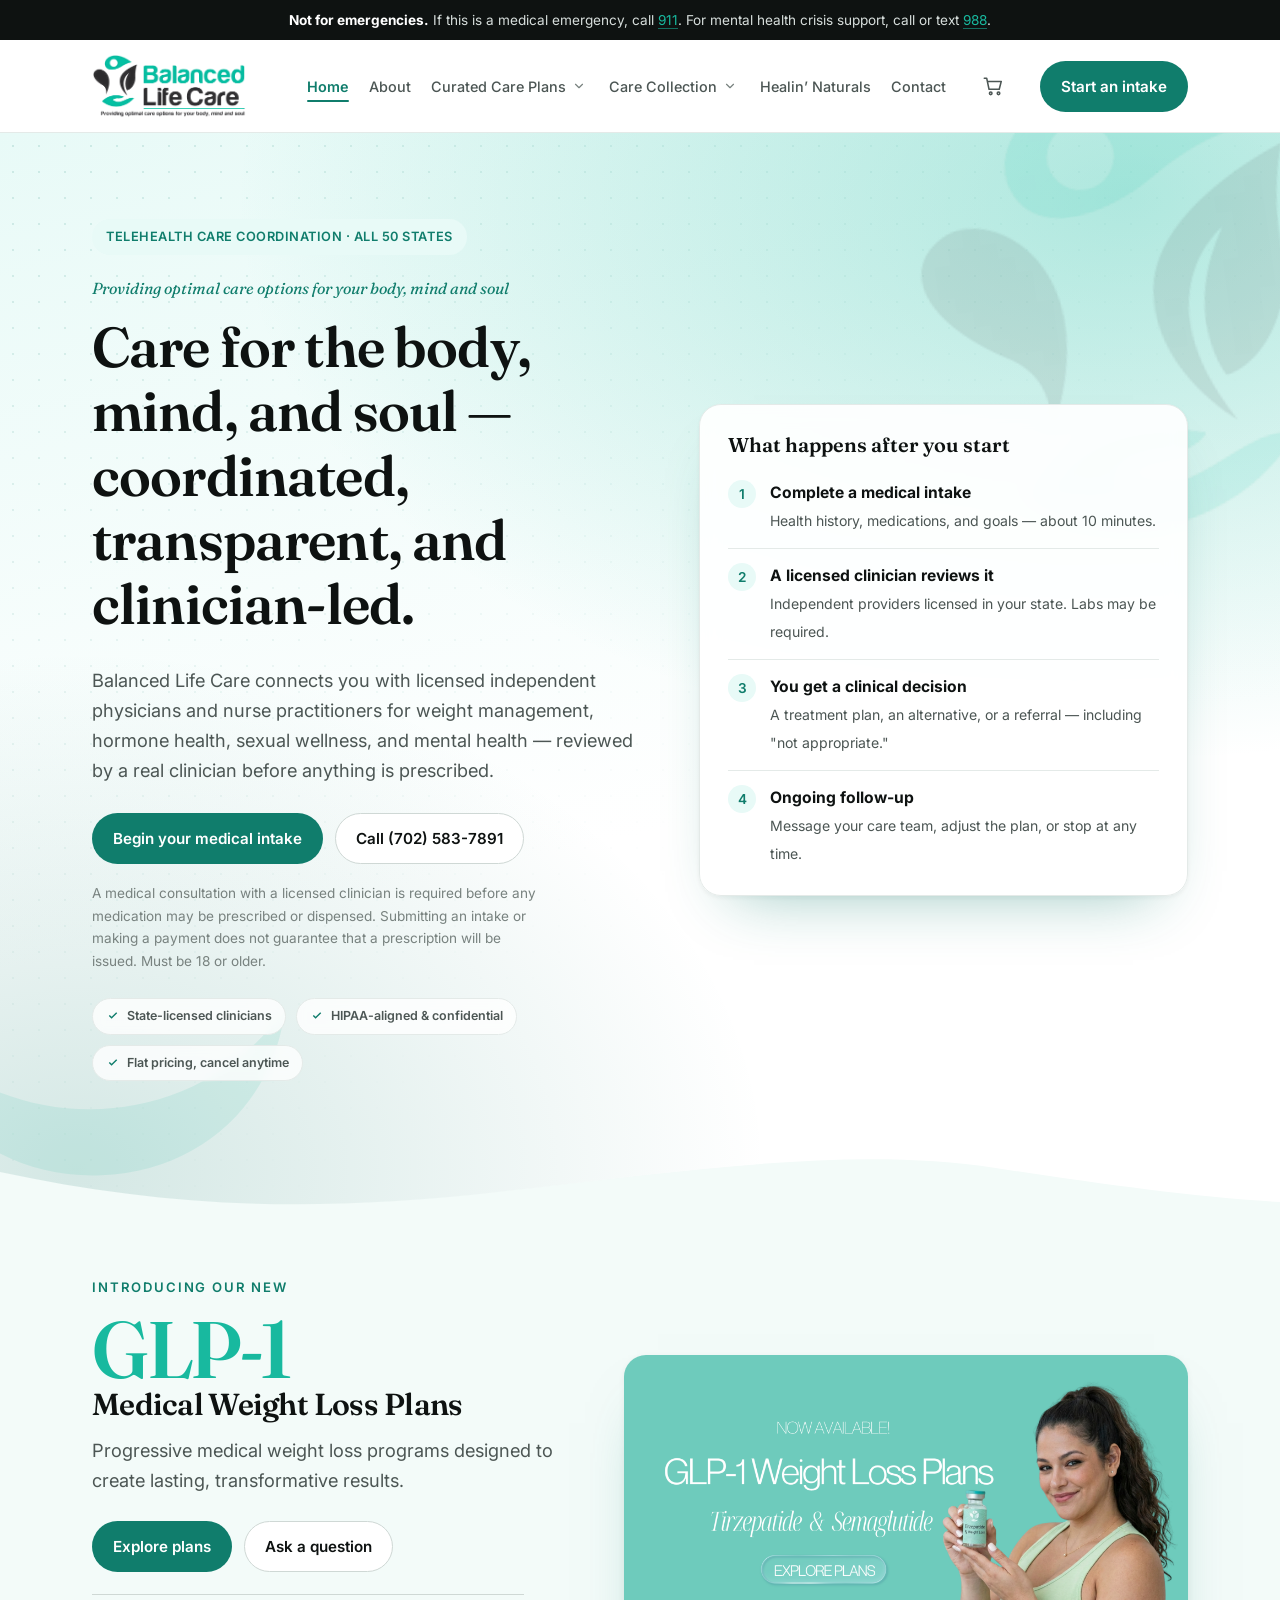
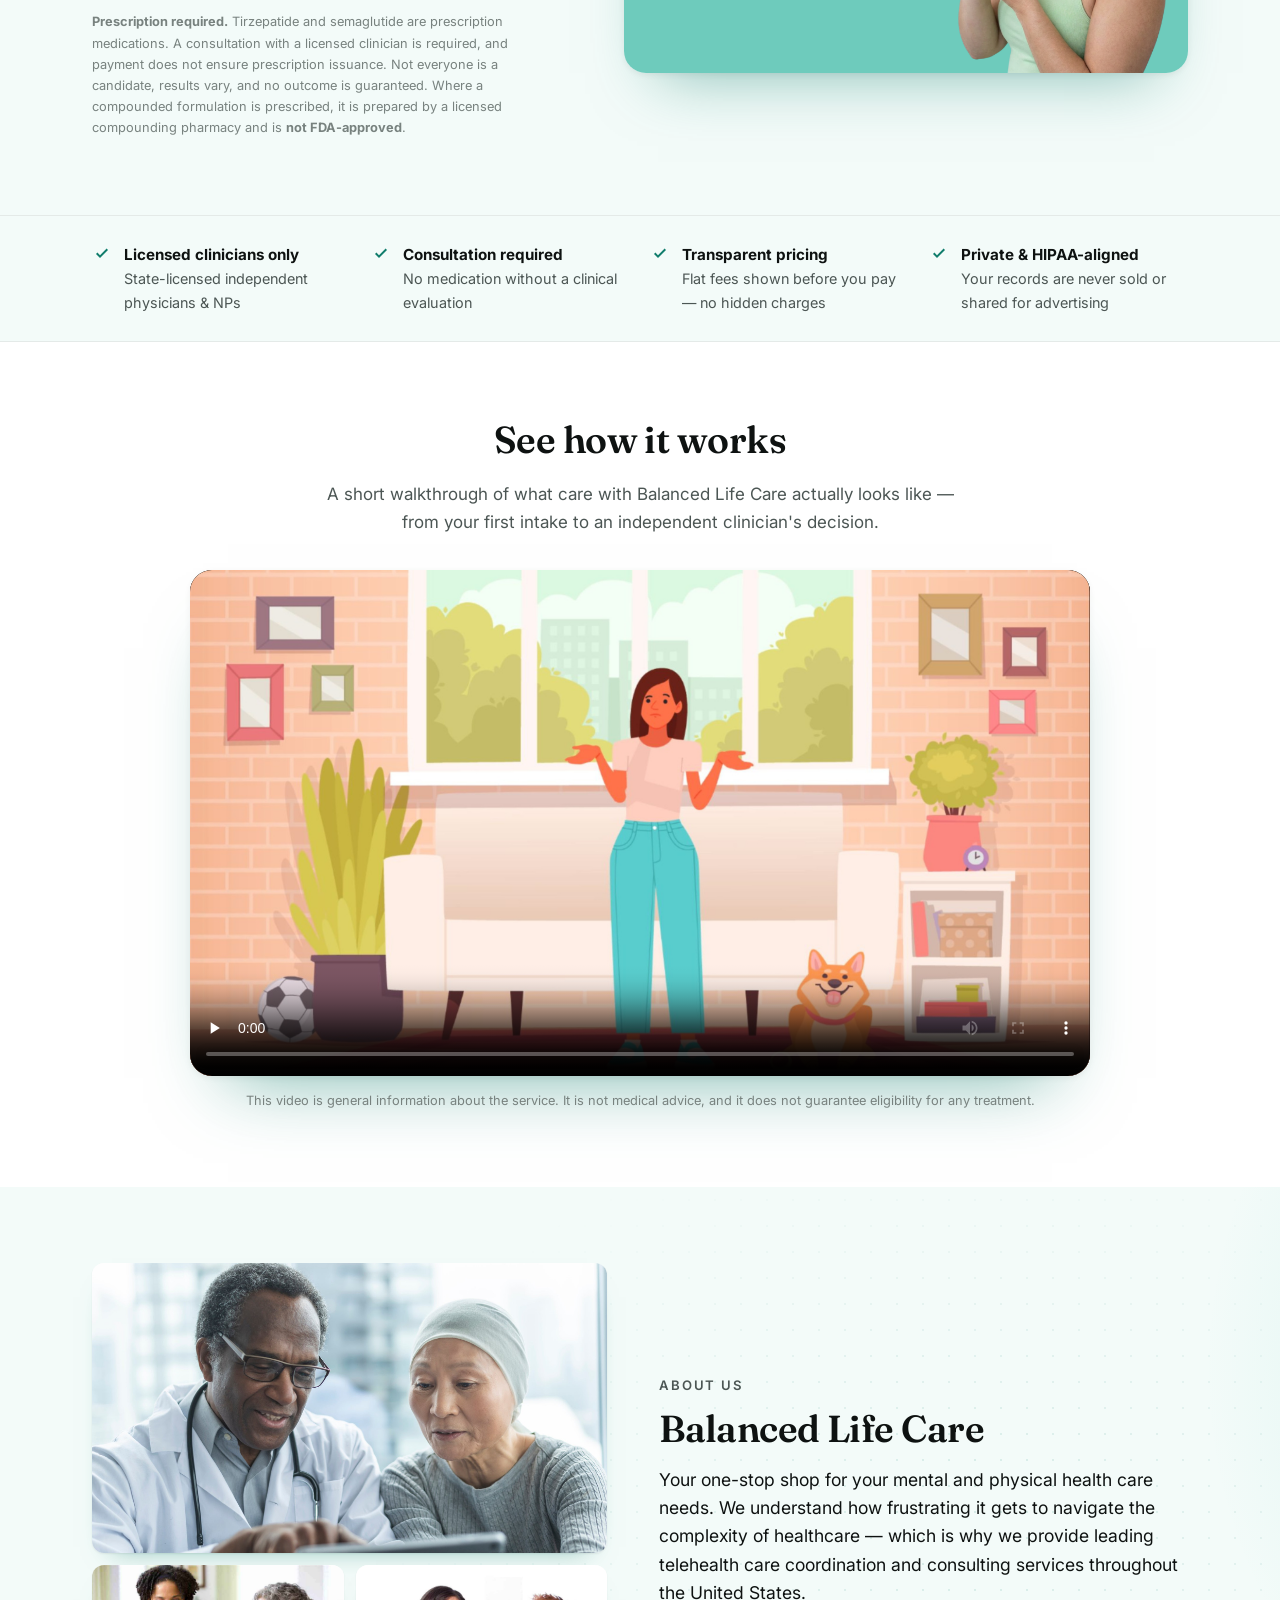
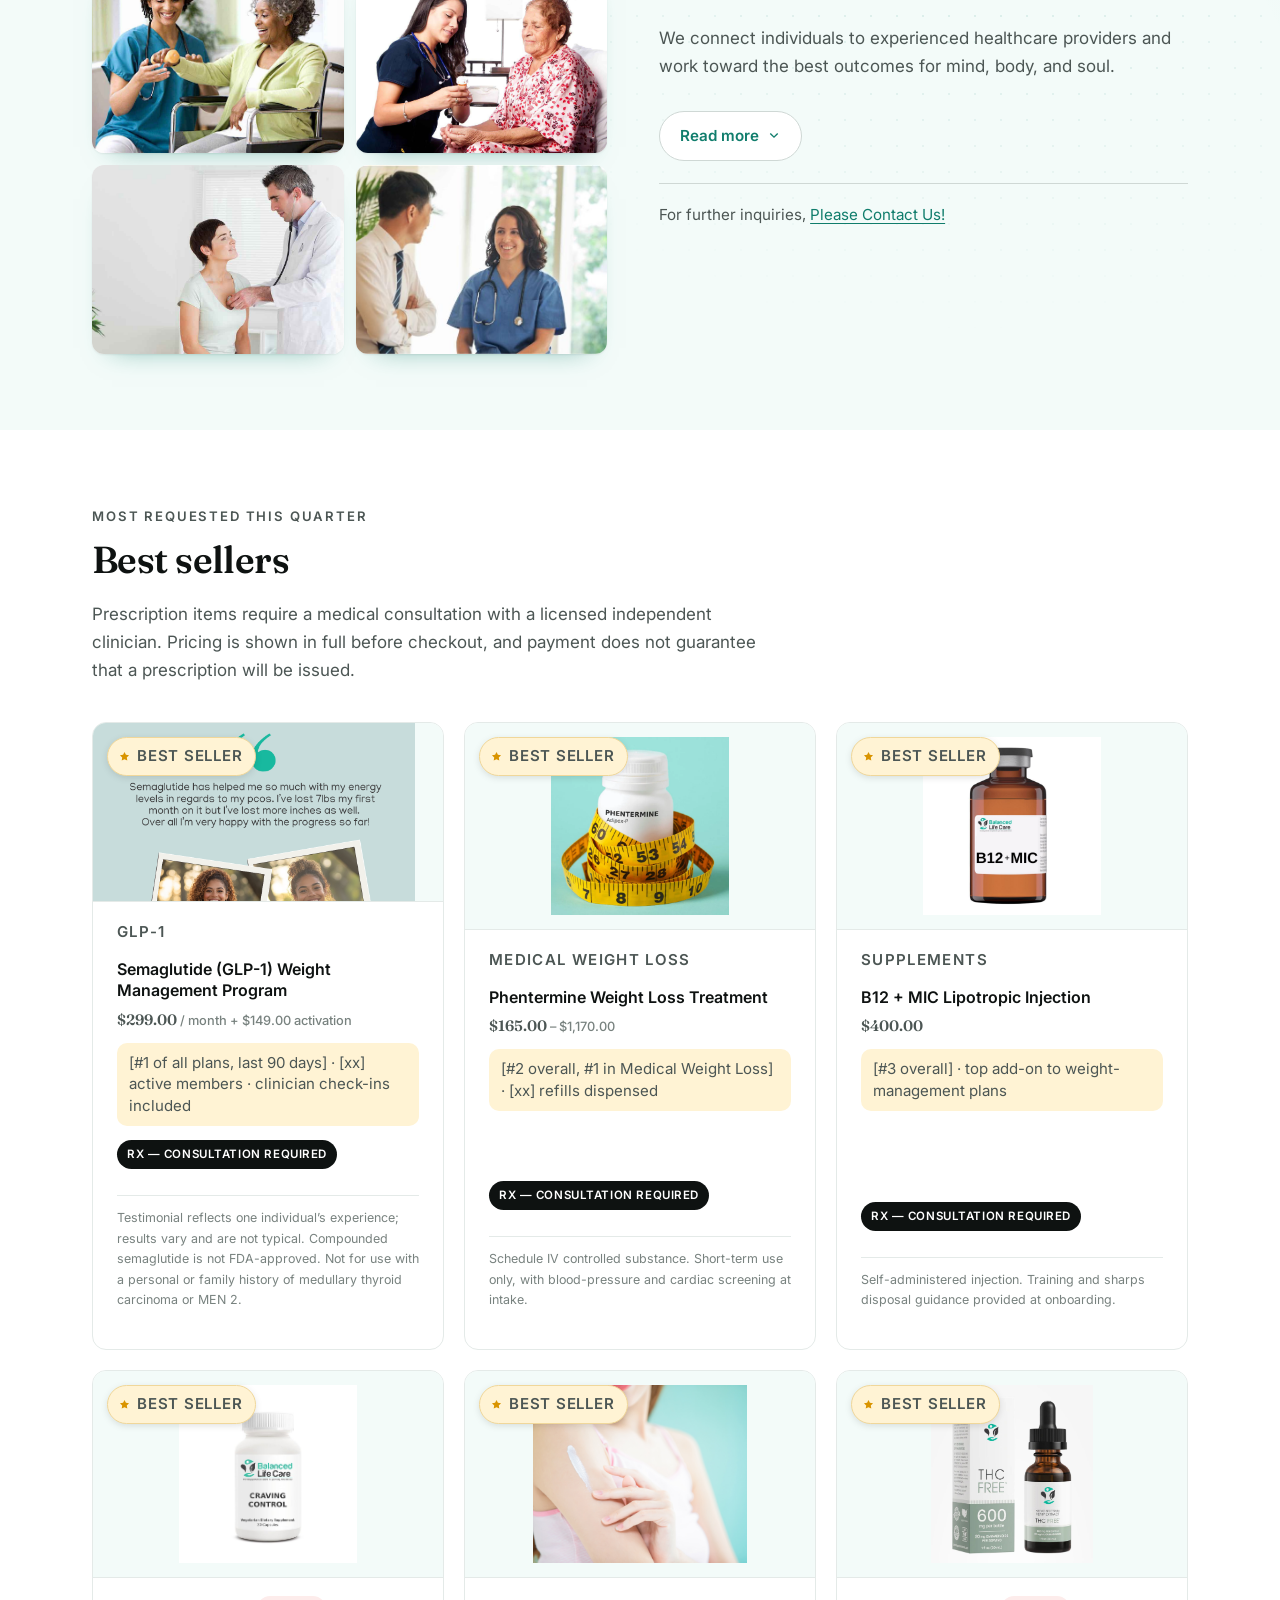
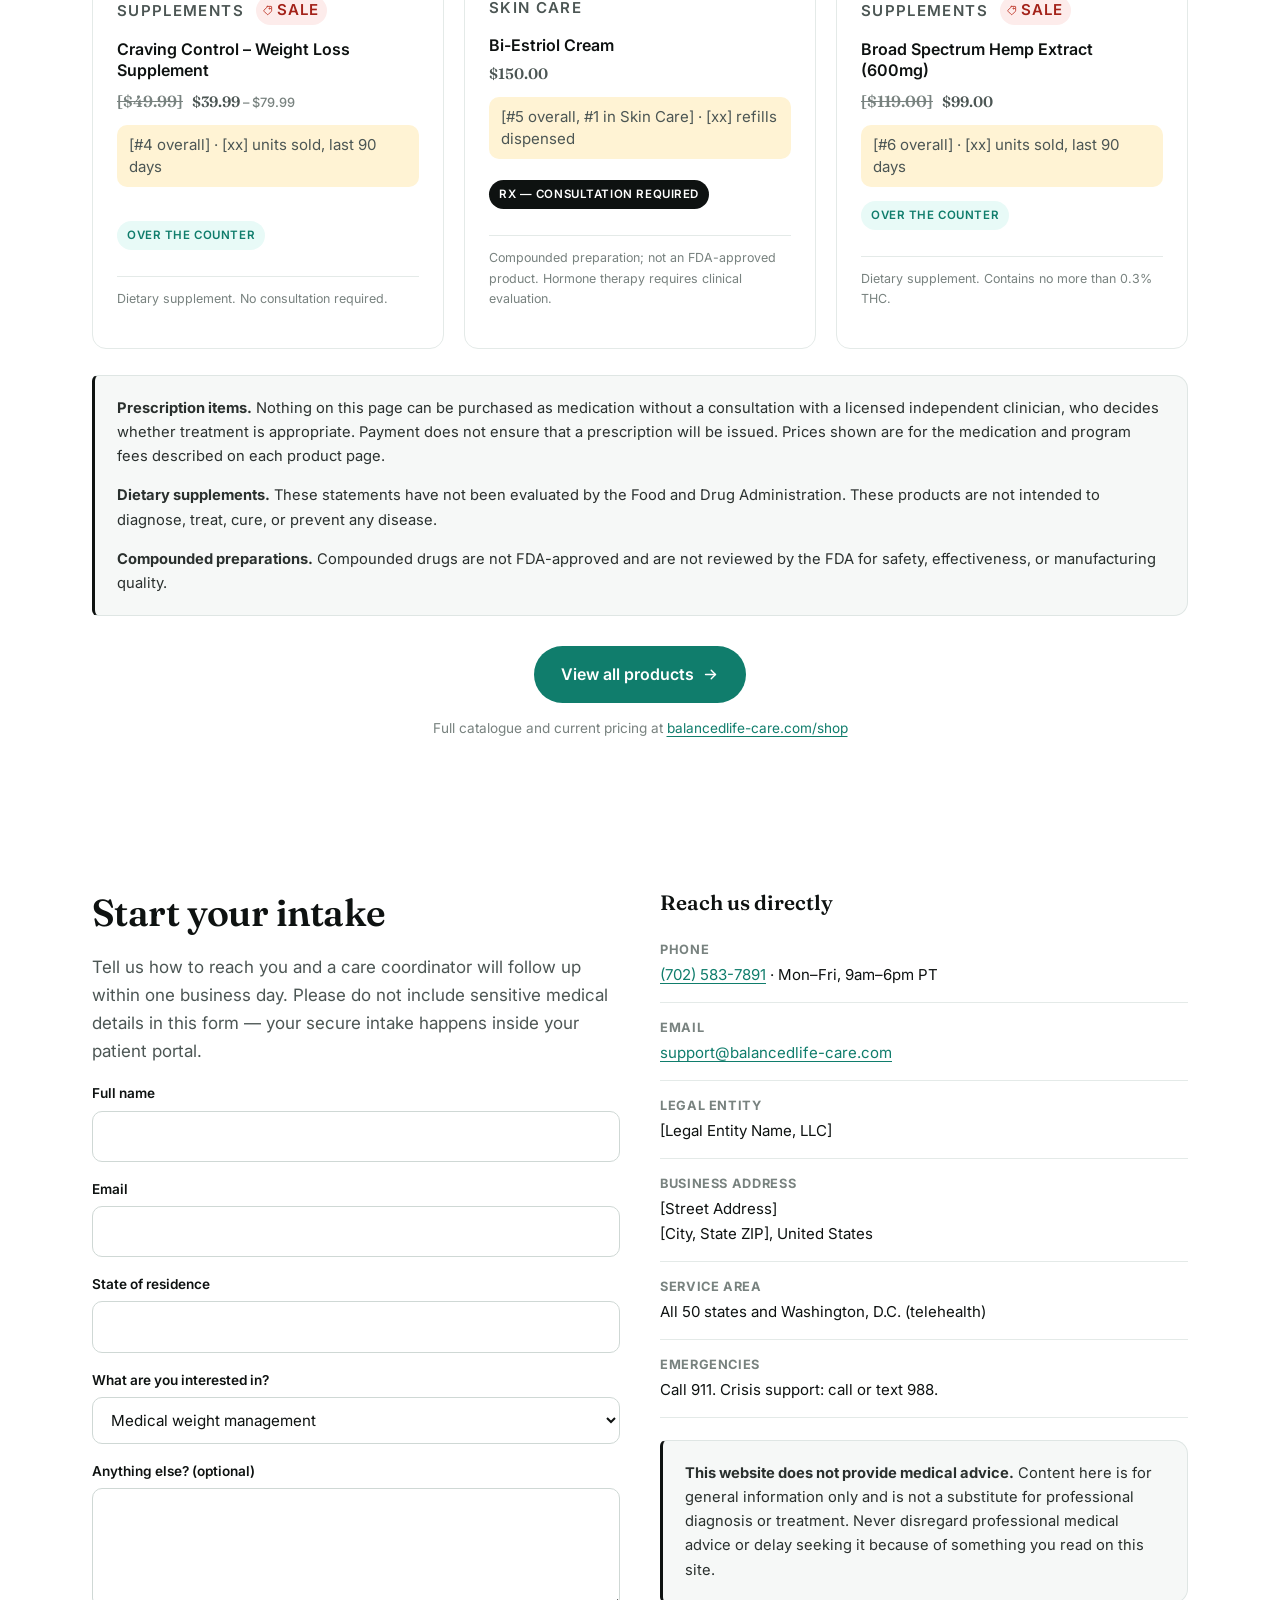
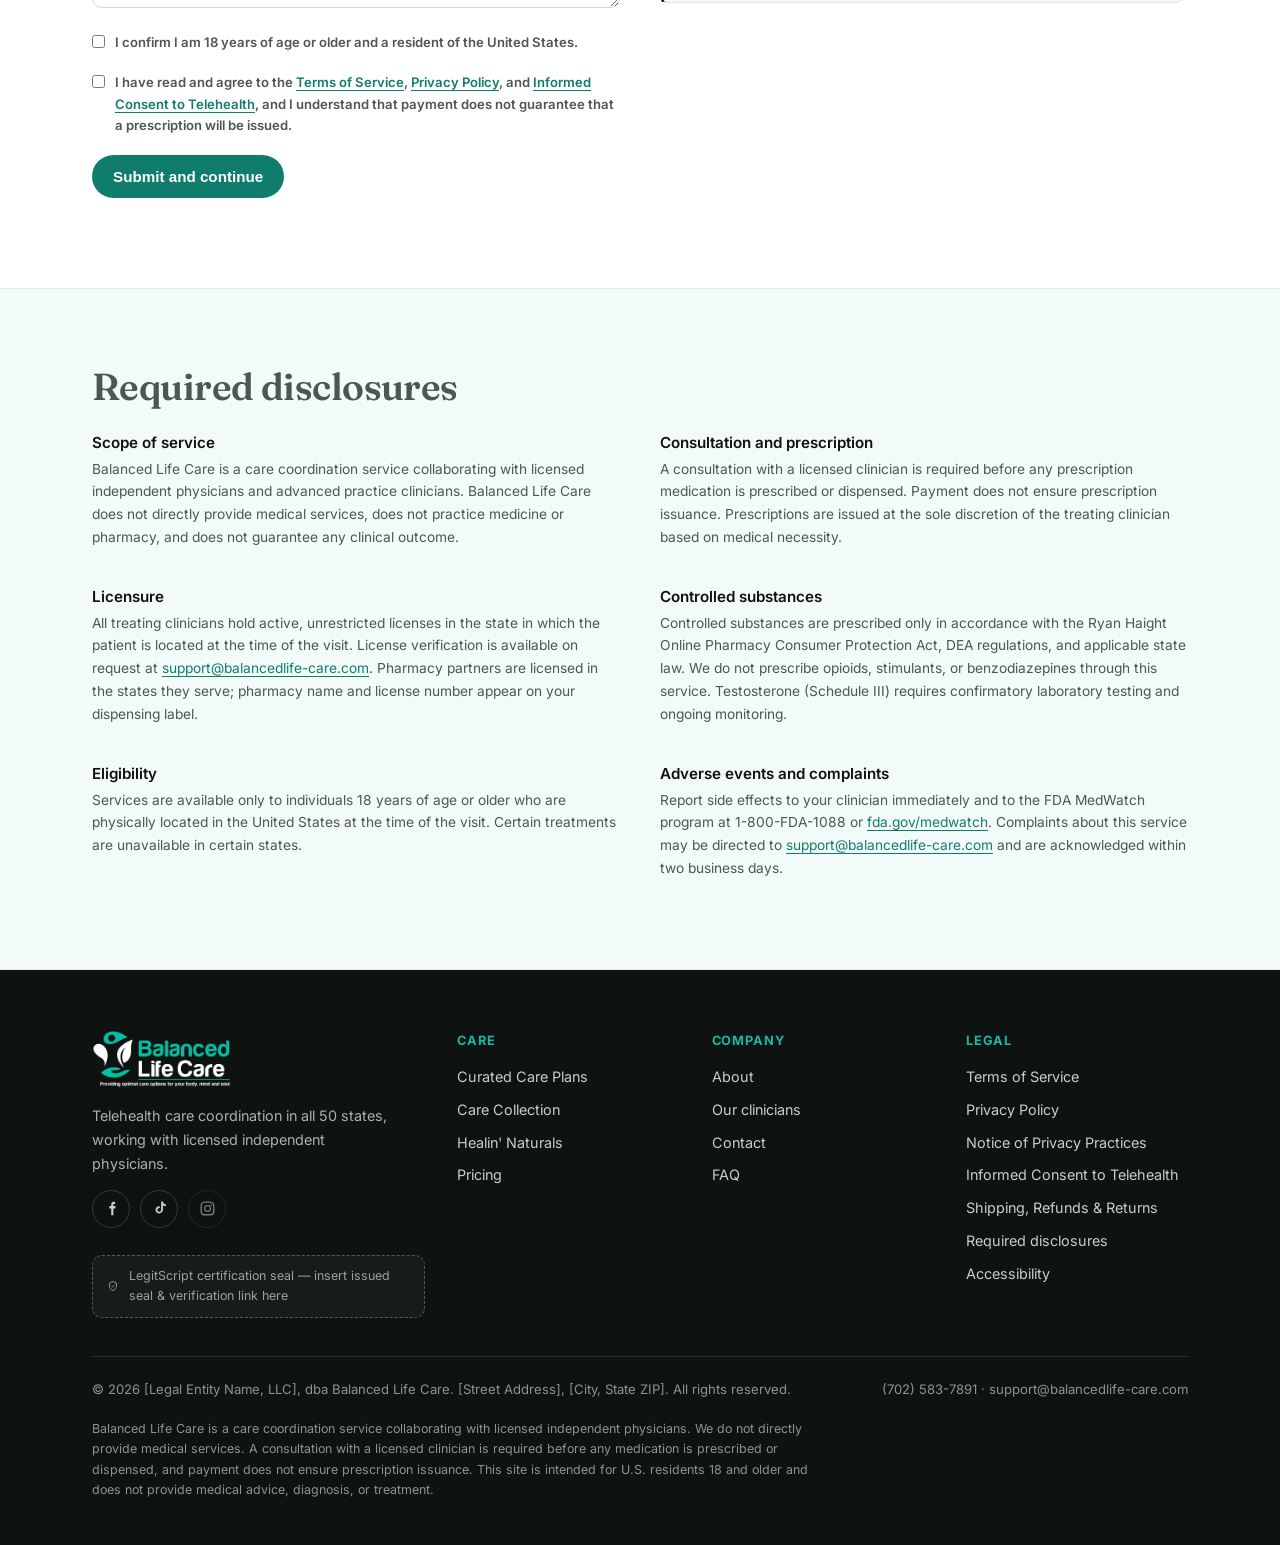
==== commit c5d2b14b: "Bestsellers" ====
--- a/v1/index.html
+++ b/v1/index.html
@@ -4,7 +4,7 @@
 <meta charset="utf-8">
 <meta name="viewport" content="width=device-width, initial-scale=1">
 <meta name="color-scheme" content="light">
-<meta name="theme-color" content="#06bda1">
+<meta name="theme-color" content="#18b99f">
 <title>Balanced Life Care — Telehealth Care Coordination</title>
 <meta name="description" content="Balanced Life Care coordinates convenient, affordable telehealth care with licensed independent physicians across all 50 states. Medical consultation required; payment does not guarantee a prescription.">
 <link rel="canonical" href="https://balancedlife-care.com/">
@@ -31,6 +31,9 @@
     <g id="i-sparkle"><path d="M12 3l1.9 5.1L19 10l-5.1 1.9L12 17l-1.9-5.1L5 10l5.1-1.9L12 3Z"/><path d="M18.5 16.5l.7 1.8 1.8.7-1.8.7-.7 1.8-.7-1.8-1.8-.7 1.8-.7.7-1.8Z"/></g>
     <g id="i-equipment"><rect x="3" y="4.5" width="18" height="12" rx="2"/><path d="M6.5 10.5h2.2l1.3-2.6 2 5.2 1.4-2.6h3.1"/><path d="M9 20h6"/><path d="M12 16.5V20"/></g>
     <g id="i-fertility"><path d="M12 21c-1.5-3-5-4.8-5-8.5A5 5 0 0 1 12 7.5a5 5 0 0 1 5 5c0 3.7-3.5 5.5-5 8.5Z"/><path d="M12 7.5V3"/><path d="M12 5.2c1.6 0 2.8-1 3-2.2-1.6-.2-2.7.6-3 2.2Z"/></g>
+    <g id="i-facebook"><path d="M14.5 8.5V6.8c0-.8.2-1.3 1.4-1.3H17V2.6c-.3 0-1.1-.1-2-.1-2 0-3.4 1.2-3.4 3.5v2.5H9V12h2.6v9.4h3.1V12h2.6l.4-3.5h-3Z"/></g>
+    <g id="i-instagram"><path d="M12 2.2c-2.7 0-3 0-4.1.1-1.1 0-1.8.2-2.4.5-.7.2-1.2.6-1.7 1.1s-.9 1-1.1 1.7c-.3.6-.4 1.3-.5 2.4-.1 1-.1 1.4-.1 4.1s0 3 .1 4.1c0 1.1.2 1.8.5 2.4.2.7.6 1.2 1.1 1.7s1 .9 1.7 1.1c.6.3 1.3.4 2.4.5 1 .1 1.4.1 4.1.1s3 0 4.1-.1c1.1 0 1.8-.2 2.4-.5.7-.2 1.2-.6 1.7-1.1s.9-1 1.1-1.7c.3-.6.4-1.3.5-2.4.1-1 .1-1.4.1-4.1s0-3-.1-4.1c0-1.1-.2-1.8-.5-2.4a4.6 4.6 0 0 0-1.1-1.7 4.6 4.6 0 0 0-1.7-1.1c-.6-.3-1.3-.4-2.4-.5-1-.1-1.4-.1-4.1-.1Zm0 1.8c2.7 0 3 0 4 .1.9 0 1.4.2 1.8.3.4.2.7.4 1 .7.3.3.5.6.7 1 .1.4.3.9.3 1.8.1 1 .1 1.3.1 4s0 3-.1 4c0 .9-.2 1.4-.3 1.8-.2.4-.4.7-.7 1-.3.3-.6.5-1 .7-.4.1-.9.3-1.8.3-1 .1-1.3.1-4 .1s-3 0-4-.1c-.9 0-1.4-.2-1.8-.3a2.7 2.7 0 0 1-1-.7 2.7 2.7 0 0 1-.7-1c-.1-.4-.3-.9-.3-1.8-.1-1-.1-1.3-.1-4s0-3 .1-4c0-.9.2-1.4.3-1.8.2-.4.4-.7.7-1 .3-.3.6-.5 1-.7.4-.1.9-.3 1.8-.3 1-.1 1.3-.1 4-.1Zm0 3.1a5 5 0 1 0 0 10 5 5 0 0 0 0-10Zm0 8.2a3.2 3.2 0 1 1 0-6.4 3.2 3.2 0 0 1 0 6.4Zm6.4-8.4a1.2 1.2 0 1 1-2.3 0 1.2 1.2 0 0 1 2.3 0Z"/></g>
+    <g id="i-tiktok"><path d="M16.9 2.2c.4 2.4 1.8 3.9 4.1 4v2.7c-1.4.1-2.6-.3-4-1.1v5c0 6.3-6.9 8.3-9.7 3.8-1.8-2.9-.7-8 5-8.2v2.8c-.4.1-.9.2-1.3.3-1.3.5-2.1 1.3-1.9 2.8.4 2.8 5.6 3.6 5.2-1.8V2.2h2.6Z"/></g>
     <g id="i-tag"><path d="M11.5 3H20a1 1 0 0 1 1 1v8.5a2 2 0 0 1-.6 1.4l-6.5 6.5a2 2 0 0 1-2.8 0l-6.5-6.5a2 2 0 0 1 0-2.8l6.5-6.5A2 2 0 0 1 11.5 3Z"/><circle cx="16.5" cy="7.5" r="1.3"/></g>
     <g id="i-arrow-right"><path d="M5 12h14"/><path d="M13 6l6 6-6 6"/></g>
     <g id="i-star"><path d="M12 3.6l2.6 5.3 5.8.85-4.2 4.1 1 5.75L12 16.9l-5.2 2.7 1-5.75-4.2-4.1 5.8-.85L12 3.6Z"/></g>
@@ -239,28 +242,46 @@
 
 <!-- ================= ABOUT ================= -->
 <section class="about" id="about" aria-labelledby="about-h">
+  <div class="about-bg" aria-hidden="true"></div>
   <div class="wrap about-grid">
-    <figure class="about-figure">
-      <img src="assets/about-consultation.png" width="1024" height="647" loading="lazy" decoding="async"
-           alt="A patient holding a phone during a video consultation with a smiling clinician in a white coat.">
-    </figure>
-    <div>
+    <ul class="about-gallery">
+      <li class="gal-feature"><button class="gal" type="button" data-zoom-src="assets/gallery/consult-tablet.jpg" aria-label="Enlarge image: doctor and patient reviewing results on a tablet">
+        <img src="assets/gallery/consult-tablet.jpg" alt="A doctor and a patient reviewing results together on a tablet" width="2000" height="1333" loading="lazy" decoding="async">
+      </button></li>
+      <li><button class="gal" type="button" data-zoom-src="assets/gallery/rehab-support.jpg" aria-label="Enlarge image: nurse supporting a patient during an exercise session">
+        <img src="assets/gallery/rehab-support.jpg" alt="A nurse guiding an older patient in a wheelchair through a hand-weight exercise" width="1280" height="853" loading="lazy" decoding="async">
+      </button></li>
+      <li><button class="gal" type="button" data-zoom-src="assets/gallery/medication-review.jpg" aria-label="Enlarge image: nurse reviewing a prescription with a patient">
+        <img src="assets/gallery/medication-review.jpg" alt="A nurse explaining a prescription bottle to an older patient at her bedside" width="1688" height="1125" loading="lazy" decoding="async">
+      </button></li>
+      <li><button class="gal" type="button" data-zoom-src="assets/gallery/clinic-exam.jpg" aria-label="Enlarge image: physician examining a patient with a stethoscope">
+        <img src="assets/gallery/clinic-exam.jpg" alt="A physician listening to a patient&rsquo;s heart with a stethoscope during an exam" width="926" height="640" loading="lazy" decoding="async">
+      </button></li>
+      <li><button class="gal" type="button" data-zoom-src="assets/gallery/patient-consult.jpg" aria-label="Enlarge image: clinician talking with a patient">
+        <img src="assets/gallery/patient-consult.jpg" alt="A clinician in scrubs talking with a patient in a bright clinic" width="618" height="413" loading="lazy" decoding="async">
+      </button></li>
+    </ul>
+    <div class="about-copy">
       <p class="about-eyebrow">About Us</p>
       <h2 id="about-h">Balanced Life Care</h2>
-      <p>We understand how frustrating it gets to navigate the complexity of healthcare. That&rsquo;s why we aim to
-      provide Telehealth care solutions that are readily accessible throughout the United States. Balanced Life Care
-      connects individuals to the most experienced healthcare providers and ensures the delivery of the best optimal
-      outcomes for mind, body, and soul.</p>
+      <p class="about-lede">Your one-stop shop for your mental and physical health care needs. We understand how
+      frustrating it gets to navigate the complexity of healthcare &mdash; which is why we provide leading telehealth
+      care coordination and consulting services throughout the United States.</p>
+      <p>We connect individuals to experienced healthcare providers and work toward the best outcomes for mind, body,
+      and soul.</p>
       <div class="about-more" id="aboutMore" hidden>
-        <p>Whether you need help with medical weight loss, STD testing &amp; treatment care, or looking for sexual
-        wellness or mental health services, we&rsquo;ve got you covered. Our affordable services are all self-pay only
-        and perfect for people who&rsquo;re not insured or under insured. We strive daily to make a difference in the
-        healthcare industry and assist people in need.</p>
+        <p>Whether you need help with medical weight loss, STD testing and treatment, sexual wellness, or mental
+        health services, we&rsquo;ve got you covered. Our affordable services are self-pay only and are built for
+        people who are uninsured or underinsured. We also offer a supplemental prescription program that keeps
+        medications affordable and accessible.</p>
+        <p>Alongside our care services, we support the communities we work with through our nonprofit arm, Balanced
+        Life Partners. We strive daily to make a difference in the healthcare industry and to assist people in need.</p>
       </div>
       <button class="readmore" id="aboutToggle" aria-expanded="false" aria-controls="aboutMore">
         <span>Read more</span>
         <svg viewBox="0 0 20 20" fill="currentColor" aria-hidden="true"><path d="M10 13 4 7l1.4-1.4L10 10.2l4.6-4.6L16 7z"/></svg>
       </button>
+
       <p class="about-contact">For further inquiries, <a href="#contact">Please Contact Us!</a></p>
     </div>
   </div>
@@ -474,6 +495,20 @@
           <img src="assets/logo-reversed.png" alt="Balanced Life Care" width="668" height="278" style="height:58px">
         </a>
         <p style="max-width:34ch">Telehealth care coordination in all 50 states, working with licensed independent physicians.</p>
+        <ul class="social">
+          <li><a href="https://www.facebook.com/balancedlc/" aria-label="Balanced Life Care on Facebook" rel="me noopener" target="_blank">
+            <svg viewBox="0 0 24 24" aria-hidden="true"><use href="#i-facebook"/></svg>
+          </a></li>
+          <li><a href="https://www.tiktok.com/@balancedlifecare" aria-label="Balanced Life Care on TikTok" rel="me noopener" target="_blank">
+            <svg viewBox="0 0 24 24" aria-hidden="true"><use href="#i-tiktok"/></svg>
+          </a></li>
+          <!-- No Instagram URL yet. Replace this <span> with the same <a> the
+               others use once the handle is known:
+               <a href="https://www.instagram.com/[handle]/" aria-label="Balanced Life Care on Instagram" rel="me noopener" target="_blank"> -->
+          <li><span class="social-pending" role="img" aria-label="Instagram — profile link coming soon" title="Instagram — link coming soon">
+            <svg viewBox="0 0 24 24" aria-hidden="true"><use href="#i-instagram"/></svg>
+          </span></li>
+        </ul>
         <div class="seal">
           <svg width="18" height="18" viewBox="0 0 24 24" fill="none" stroke="currentColor" stroke-width="1.8" aria-hidden="true"><path d="M12 3l7 3v6c0 4.5-3 7.6-7 9-4-1.4-7-4.5-7-9V6l7-3Z"/><path d="M9 12l2 2 4-4"/></svg>
           LegitScript certification seal — insert issued seal &amp; verification link here
--- a/v1/css/styles.css
+++ b/v1/css/styles.css
@@ -1,19 +1,19 @@
-/* Palette sampled from the logo: teal-green #06BDA1 and charcoal #313032,
-   on white. --green is the logo ink (fills, graphics); --brand is the
-   text-safe darkening of it (4.9:1 on white). */
+/* Theme colour #18B99F with charcoal #313032, on white. --green is the
+   theme ink (fills, graphics); --brand is the text-safe darkening of it
+   (5.0:1 on white, 4.6:1 on --brand-soft) and --brand-2 the hover step. */
 :root {
   --bg: #ffffff;
   --surface: #ffffff;
-  --surface-2: #f1faf7;
+  --surface-2: #f3fbf9;
   --ink: #0e1211;
   --ink-2: #4c5654;
   --ink-3: #78827f;
   --line: #e4eae8;
   --line-2: #cfd8d5;
-  --green: #06bda1;
-  --brand: #068068;
-  --brand-2: #04604e;
-  --brand-soft: #e2f8f2;
+  --green: #18b99f;
+  --brand: #107d6c;
+  --brand-2: #0b584c;
+  --brand-soft: #e8faf7;
   --alert: #b3261e;
   --gold: #d99400;
   --gold-bg: #fff3d4;
@@ -747,7 +747,7 @@
 .hero .hero-card {
   background: color-mix(in srgb, var(--surface) 92%, transparent);
   backdrop-filter: blur(10px);
-  box-shadow: 0 2px 4px rgba(20, 40, 35, .05), 0 30px 60px -34px rgba(6, 128, 104, .45);
+  box-shadow: 0 2px 4px rgba(20, 40, 35, .05), 0 30px 60px -34px rgba(16, 125, 108, .45);
 }
 
 .eyebrow {
@@ -919,7 +919,7 @@
   width: 100%;
   height: auto;
   border-radius: var(--radius-lg);
-  box-shadow: 0 2px 6px rgba(14, 18, 17, .06), 0 34px 60px -34px rgba(6, 128, 104, .5);
+  box-shadow: 0 2px 6px rgba(14, 18, 17, .06), 0 34px 60px -34px rgba(16, 125, 108, .5);
 }
 
 .glp1-figure figcaption {
@@ -998,7 +998,7 @@
   overflow: hidden;
   background: var(--ink);
   line-height: 0;
-  box-shadow: 0 2px 6px rgba(14, 18, 17, .06), 0 40px 70px -38px rgba(6, 128, 104, .55);
+  box-shadow: 0 2px 6px rgba(14, 18, 17, .06), 0 40px 70px -38px rgba(16, 125, 108, .55);
 }
 
 .video-frame video {
@@ -1019,8 +1019,56 @@
 
 /* ---------- About ---------- */
 .about {
+  position: relative;
+  isolation: isolate;
+  overflow: hidden;
   background: var(--surface-2);
   padding: 76px 0;
+}
+
+/* ---------- Animated About backdrop ---------- */
+.about-bg {
+  position: absolute;
+  inset: 0;
+  z-index: -1;
+  pointer-events: none;
+  background:
+    radial-gradient(48% 62% at 82% 12%, color-mix(in srgb, var(--green) 26%, transparent) 0%, transparent 62%),
+    radial-gradient(44% 58% at 62% 96%, color-mix(in srgb, var(--brand) 20%, transparent) 0%, transparent 64%),
+    radial-gradient(60% 70% at 108% 54%, color-mix(in srgb, var(--green) 18%, transparent) 0%, transparent 60%);
+  background-size: 180% 180%, 170% 170%, 160% 160%;
+  animation: about-drift 26s ease-in-out infinite alternate;
+}
+
+/* a second, slower layer keeps the motion from looking like one pan */
+.about-bg::after {
+  content: "";
+  position: absolute;
+  inset: 0;
+  background-image: radial-gradient(color-mix(in srgb, var(--brand) 26%, transparent) 1px, transparent 1px);
+  background-size: 26px 26px;
+  -webkit-mask-image: radial-gradient(70% 70% at 76% 40%, #000, transparent 70%);
+  mask-image: radial-gradient(70% 70% at 76% 40%, #000, transparent 70%);
+  opacity: .5;
+  animation: about-dots 32s linear infinite;
+}
+
+@keyframes about-drift {
+  0% { background-position: 0% 0%, 100% 100%, 50% 50%; }
+  50% { background-position: 30% 20%, 70% 70%, 40% 60%; }
+  100% { background-position: 10% 45%, 90% 30%, 60% 35%; }
+}
+
+@keyframes about-dots {
+  from { background-position: 0 0; }
+  to { background-position: 260px 130px; }
+}
+
+@media (prefers-reduced-motion: reduce) {
+  .about-bg,
+  .about-bg::after {
+    animation: none;
+  }
 }
 
 @media (max-width: 940px) {
@@ -1031,9 +1079,17 @@
 
 .about-grid {
   display: grid;
-  grid-template-columns: 1fr 1.05fr;
+  grid-template-columns: minmax(0, 47%) minmax(0, 1fr);
   gap: 52px;
   align-items: center;
+}
+
+.about-gallery {
+  grid-column: 1;
+}
+
+.about-copy {
+  grid-column: 2;
 }
 
 @media (max-width: 940px) {
@@ -1041,19 +1097,17 @@
     grid-template-columns: 1fr;
     gap: 32px;
   }
-}
-
-.about-figure {
-  margin: 0;
-  position: relative;
-}
-
-.about-figure img {
-  display: block;
-  width: 100%;
-  height: auto;
-  border-radius: var(--radius-lg);
-  box-shadow: 0 2px 6px rgba(14, 18, 17, .06), 0 36px 64px -36px rgba(6, 128, 104, .5);
+
+  /* copy first, gallery under it once the columns collapse */
+  .about-copy {
+    grid-column: 1;
+    grid-row: 1;
+  }
+
+  .about-gallery {
+    grid-column: 1;
+    grid-row: 2;
+  }
 }
 
 .about-eyebrow {
@@ -1066,11 +1120,82 @@
 }
 
 .about h2 {
-  margin-bottom: 18px;
+  margin-bottom: 16px;
 }
 
 .about p {
+  max-width: 54ch;
   color: var(--ink-2);
+}
+
+/* the opening paragraph carries the section — give it a size step */
+.about .about-lede {
+  font-size: 1.1rem;
+  line-height: 1.6;
+  color: var(--ink);
+}
+
+/* ---------- About masonry gallery ---------- */
+/* left column gallery: a 2-up grid whose first tile spans both columns.
+   It sits inside the site container like every other section. */
+.about-gallery {
+  display: grid;
+  grid-template-columns: 1fr 1fr;
+  gap: 12px;
+  margin: 0;
+  padding: 0;
+  list-style: none;
+}
+
+.about-gallery > li {
+  margin: 0;
+}
+
+.gal-feature {
+  grid-column: 1 / -1;
+}
+
+.gal-feature .gal img {
+  aspect-ratio: 16 / 9;
+}
+
+.gal {
+  display: block;
+  width: 100%;
+  padding: 0;
+  border: 0;
+  border-radius: 12px;
+  background: var(--surface);
+  cursor: zoom-in;
+  overflow: hidden;
+  line-height: 0;
+  box-shadow: 0 1px 2px rgba(14, 18, 17, .06), 0 14px 26px -20px rgba(16, 125, 108, .6);
+  transition: transform .2s, box-shadow .2s;
+}
+
+.gal img {
+  display: block;
+  width: 100%;
+  height: 100%;
+  aspect-ratio: 4 / 3;
+  object-fit: cover;
+  transition: transform .35s ease;
+}
+
+.gal:hover {
+  transform: translateY(-2px);
+  box-shadow: 0 2px 4px rgba(14, 18, 17, .07), 0 20px 34px -20px rgba(16, 125, 108, .75);
+}
+
+.gal:hover img {
+  transform: scale(1.05);
+}
+
+@media (prefers-reduced-motion: reduce) {
+  .gal,
+  .gal img {
+    transition: none;
+  }
 }
 
 .about-more[hidden] {
@@ -1078,22 +1203,27 @@
 }
 
 .readmore {
-  margin-top: 6px;
-  background: none;
-  border: 0;
-  padding: 0;
+  display: inline-flex;
+  align-items: center;
+  gap: 8px;
+  margin-top: 14px;
+  padding: 11px 20px;
+  border: 1px solid var(--line-2);
+  border-radius: 100px;
+  background: var(--surface);
+  color: var(--brand);
   font: inherit;
   font-size: .95rem;
   font-weight: 600;
-  color: var(--brand);
   cursor: pointer;
-  display: inline-flex;
-  align-items: center;
-  gap: 7px;
+  transition: border-color .16s, background .16s, color .16s, transform .16s;
 }
 
 .readmore:hover {
+  border-color: var(--brand);
+  background: var(--brand-soft);
   color: var(--brand-2);
+  transform: translateY(-1px);
 }
 
 .readmore svg {
@@ -1516,6 +1646,46 @@
 footer a:hover {
   color: var(--green);
   text-decoration: underline;
+}
+
+/* ---------- Social ---------- */
+.social {
+  display: flex;
+  gap: 10px;
+  margin: 0 0 18px;
+  padding: 0;
+  list-style: none;
+}
+
+.social a,
+.social-pending {
+  display: grid;
+  place-items: center;
+  width: 38px;
+  height: 38px;
+  border-radius: 50%;
+  border: 1px solid rgba(255, 255, 255, .16);
+  color: #c6cfcc;
+  transition: background .16s, color .16s, border-color .16s;
+}
+
+.social a:hover {
+  background: var(--green);
+  border-color: var(--green);
+  color: var(--ink);
+}
+
+/* icon shown ahead of having a URL — deliberately flatter than the live
+   links so it doesn't read as clickable */
+.social-pending {
+  opacity: .55;
+  cursor: default;
+}
+
+.social svg {
+  width: 17px;
+  height: 17px;
+  fill: currentColor;
 }
 
 .seal {
@@ -1557,7 +1727,7 @@
   background: var(--brand);
   color: #fff;
   cursor: pointer;
-  box-shadow: 0 6px 18px -6px rgba(6,128,104,.65), 0 2px 6px rgba(14,18,17,.12);
+  box-shadow: 0 6px 18px -6px rgba(16, 125, 108,.65), 0 2px 6px rgba(14,18,17,.12);
   opacity: 0;
   visibility: hidden;
   transform: translateY(14px) scale(.85);
@@ -1649,7 +1819,7 @@
 .product:hover,
 .product:focus-within {
   border-color: color-mix(in srgb, var(--brand) 45%, var(--line));
-  box-shadow: 0 2px 6px rgba(14, 18, 17, .05), 0 22px 40px -26px rgba(6, 128, 104, .55);
+  box-shadow: 0 2px 6px rgba(14, 18, 17, .05), 0 22px 40px -26px rgba(16, 125, 108, .55);
   transform: translateY(-3px);
 }
 
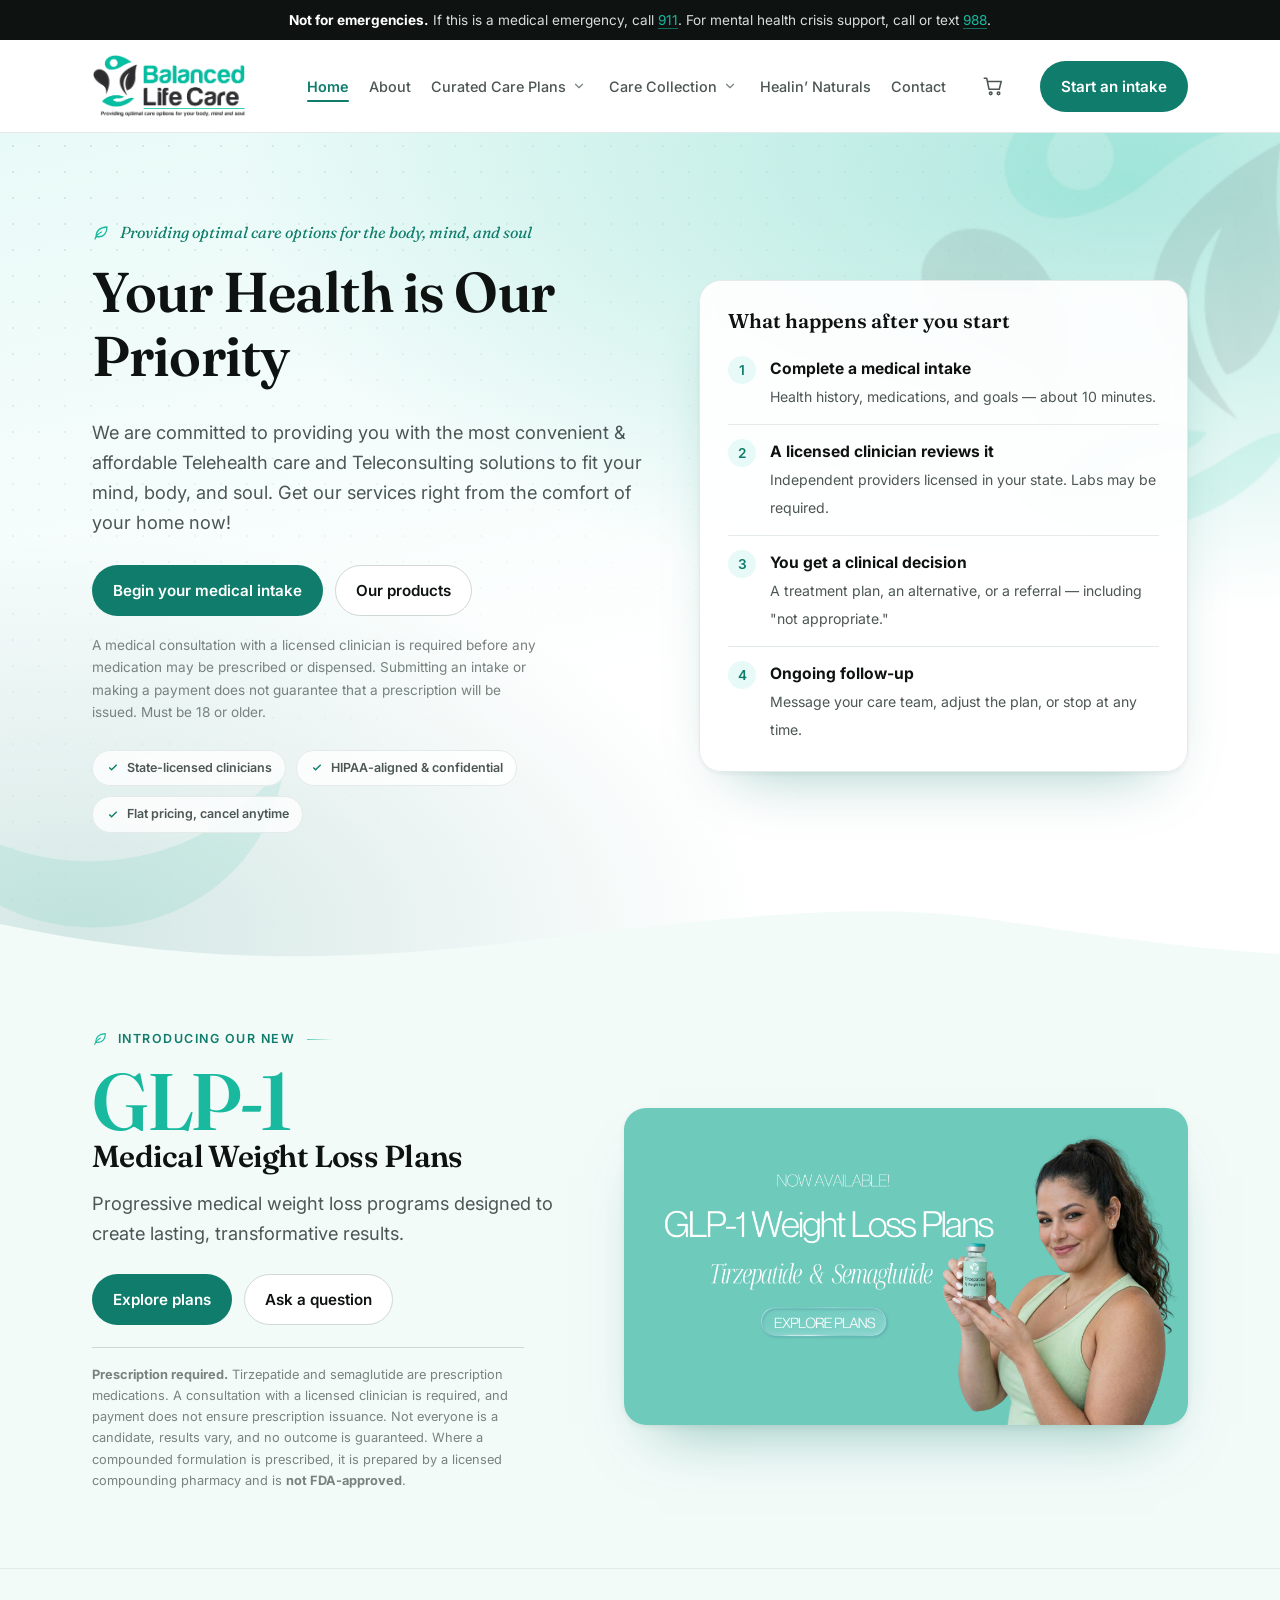
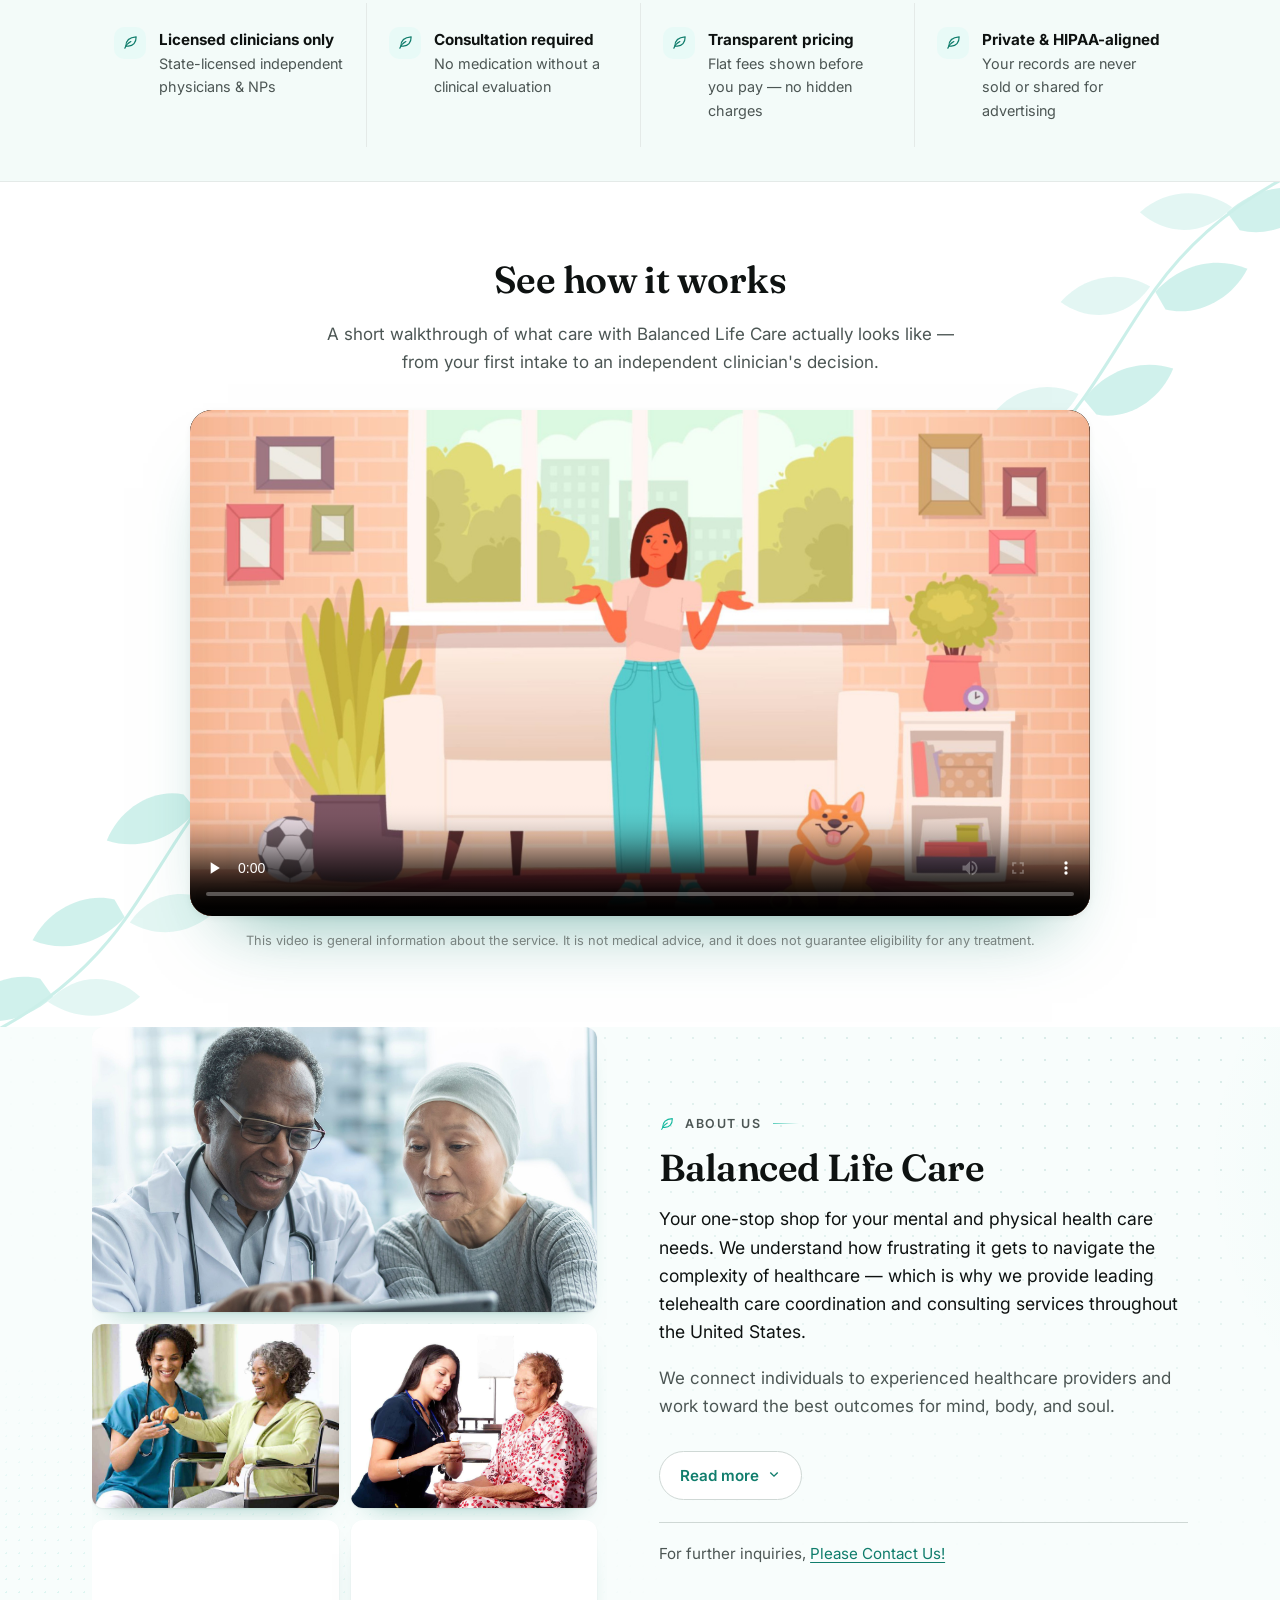
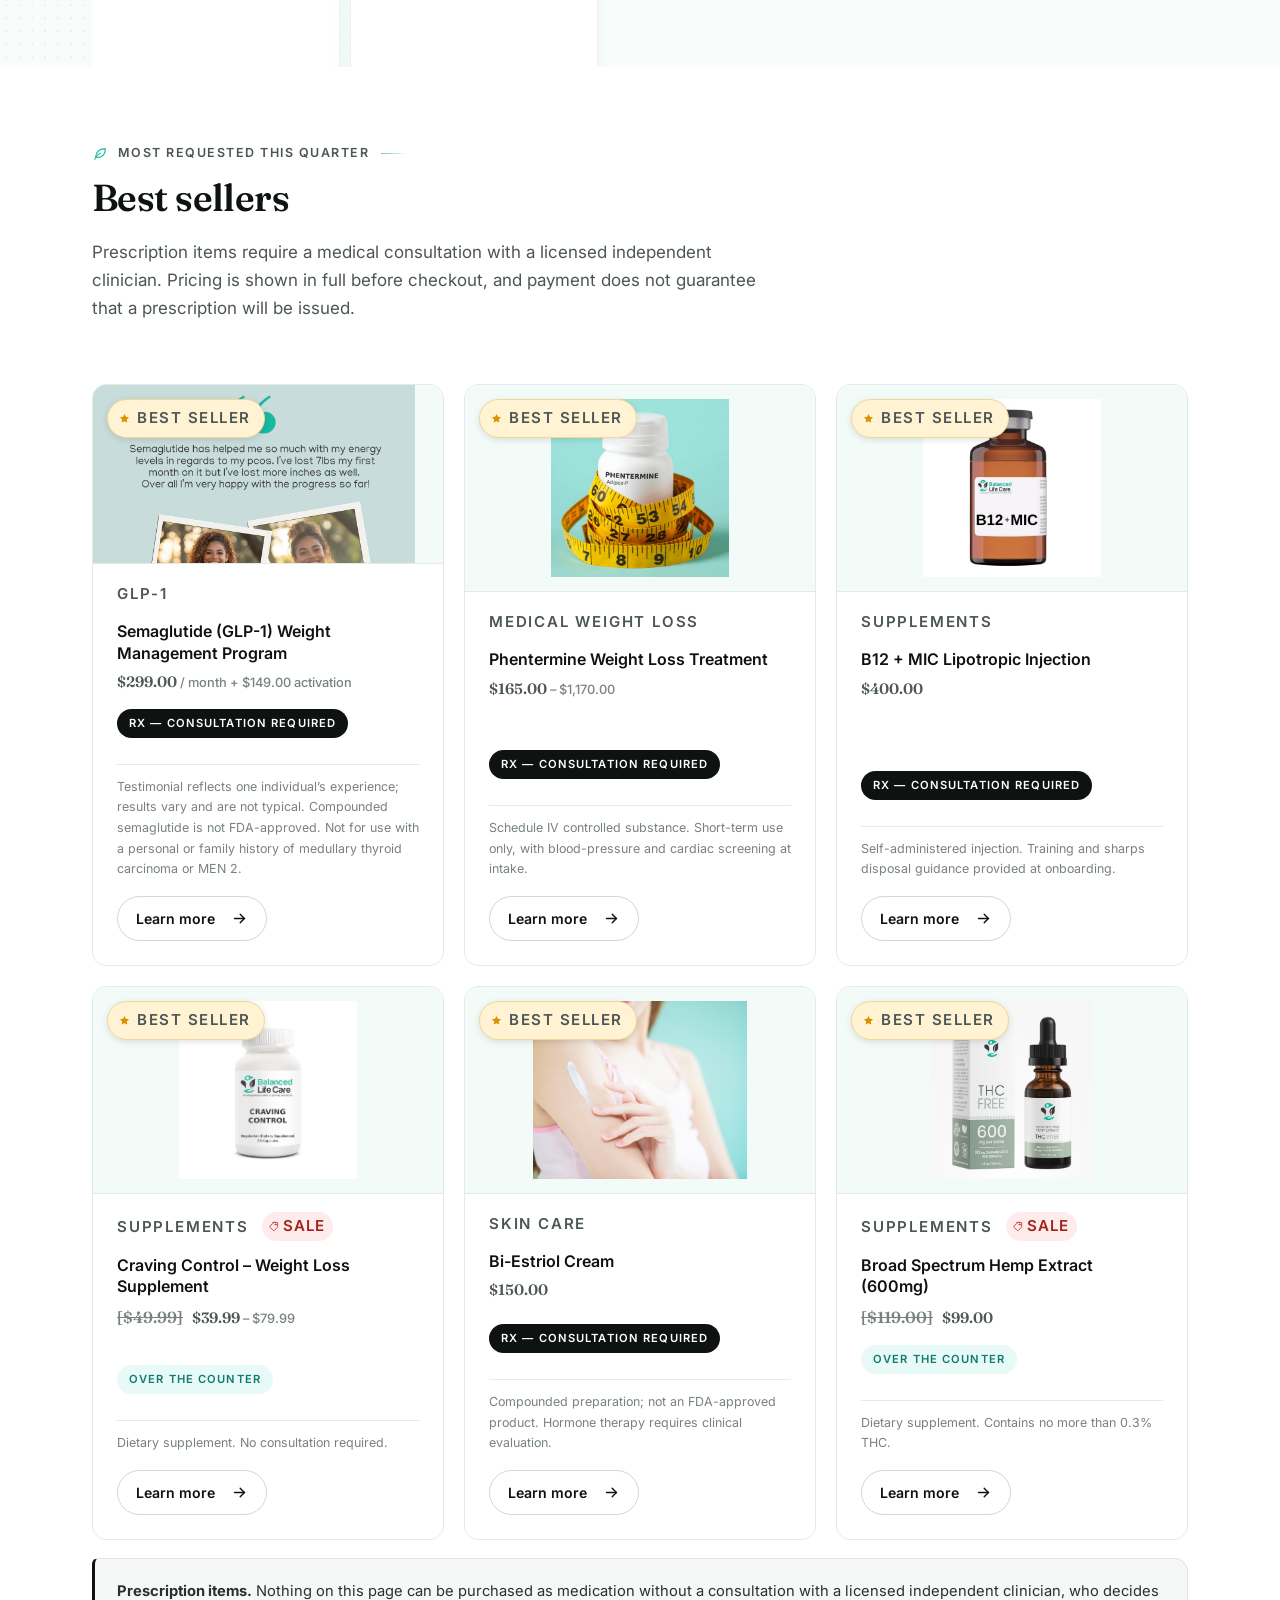
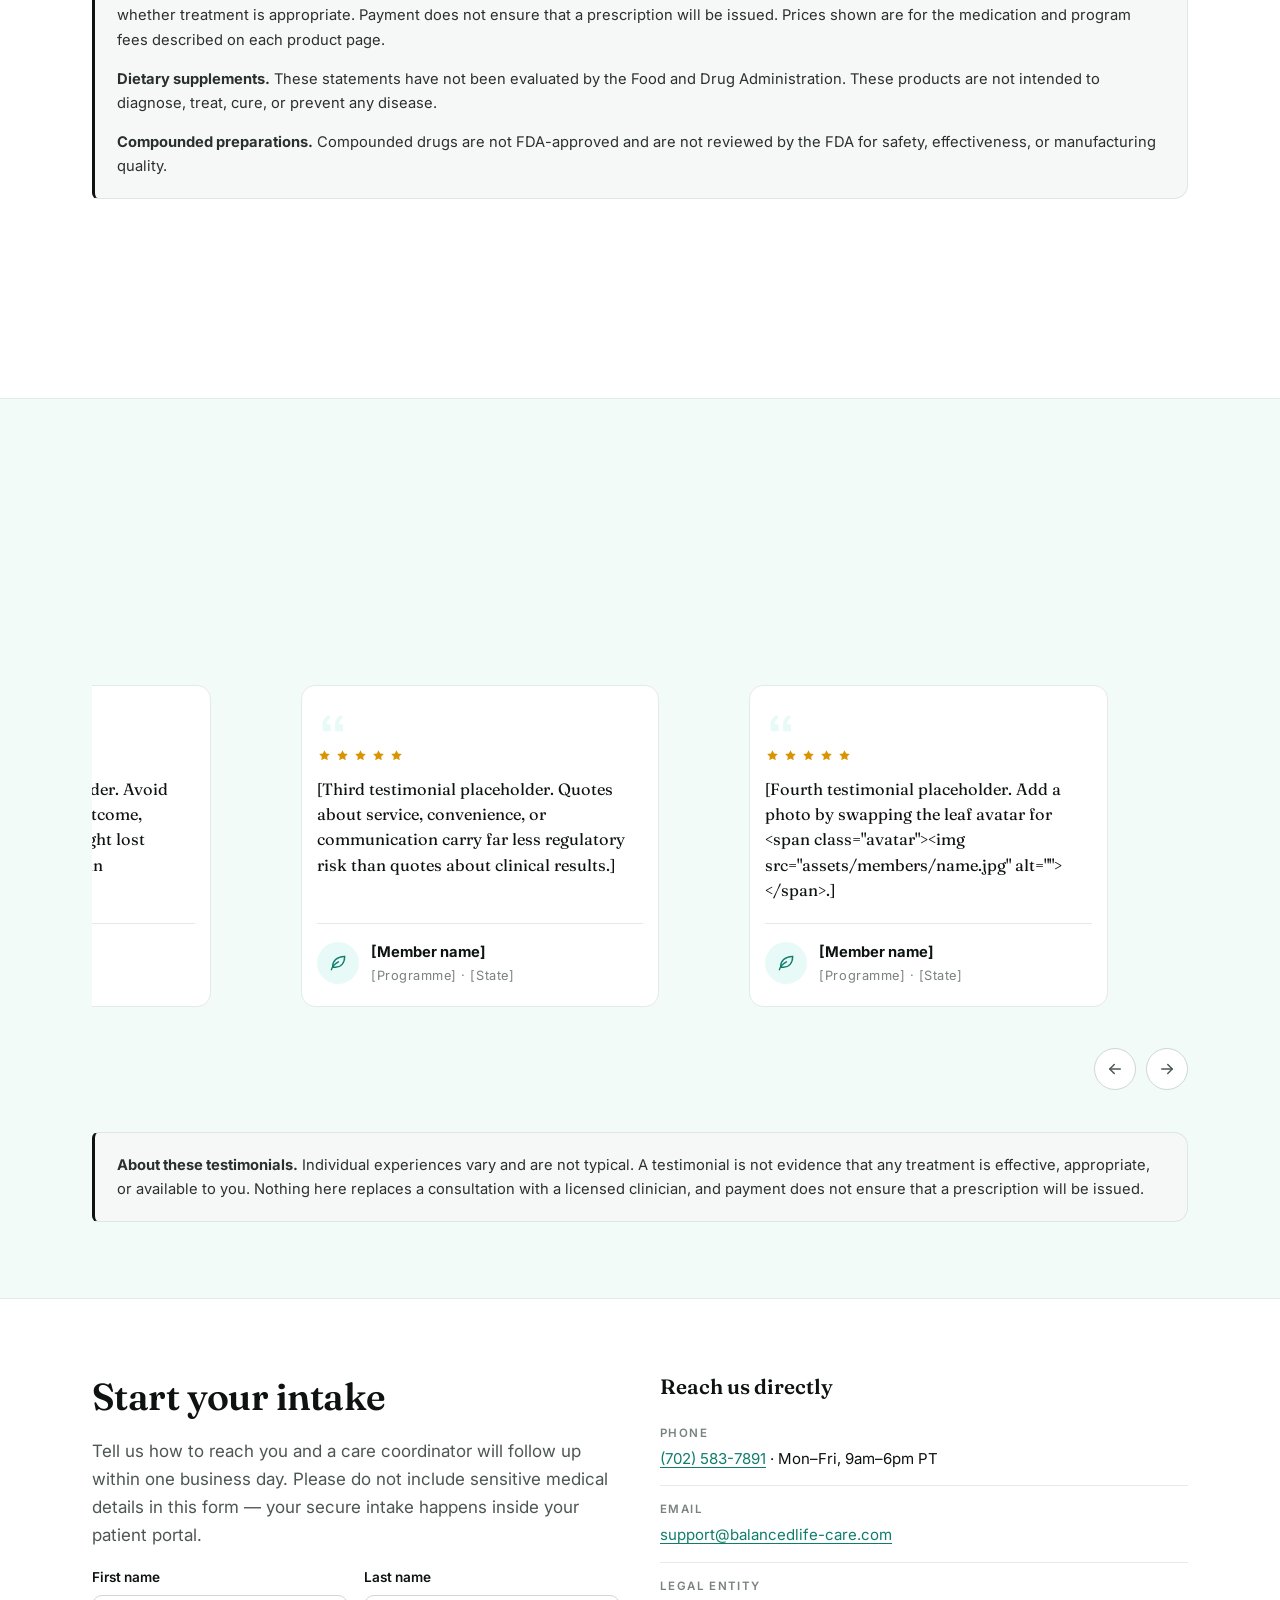
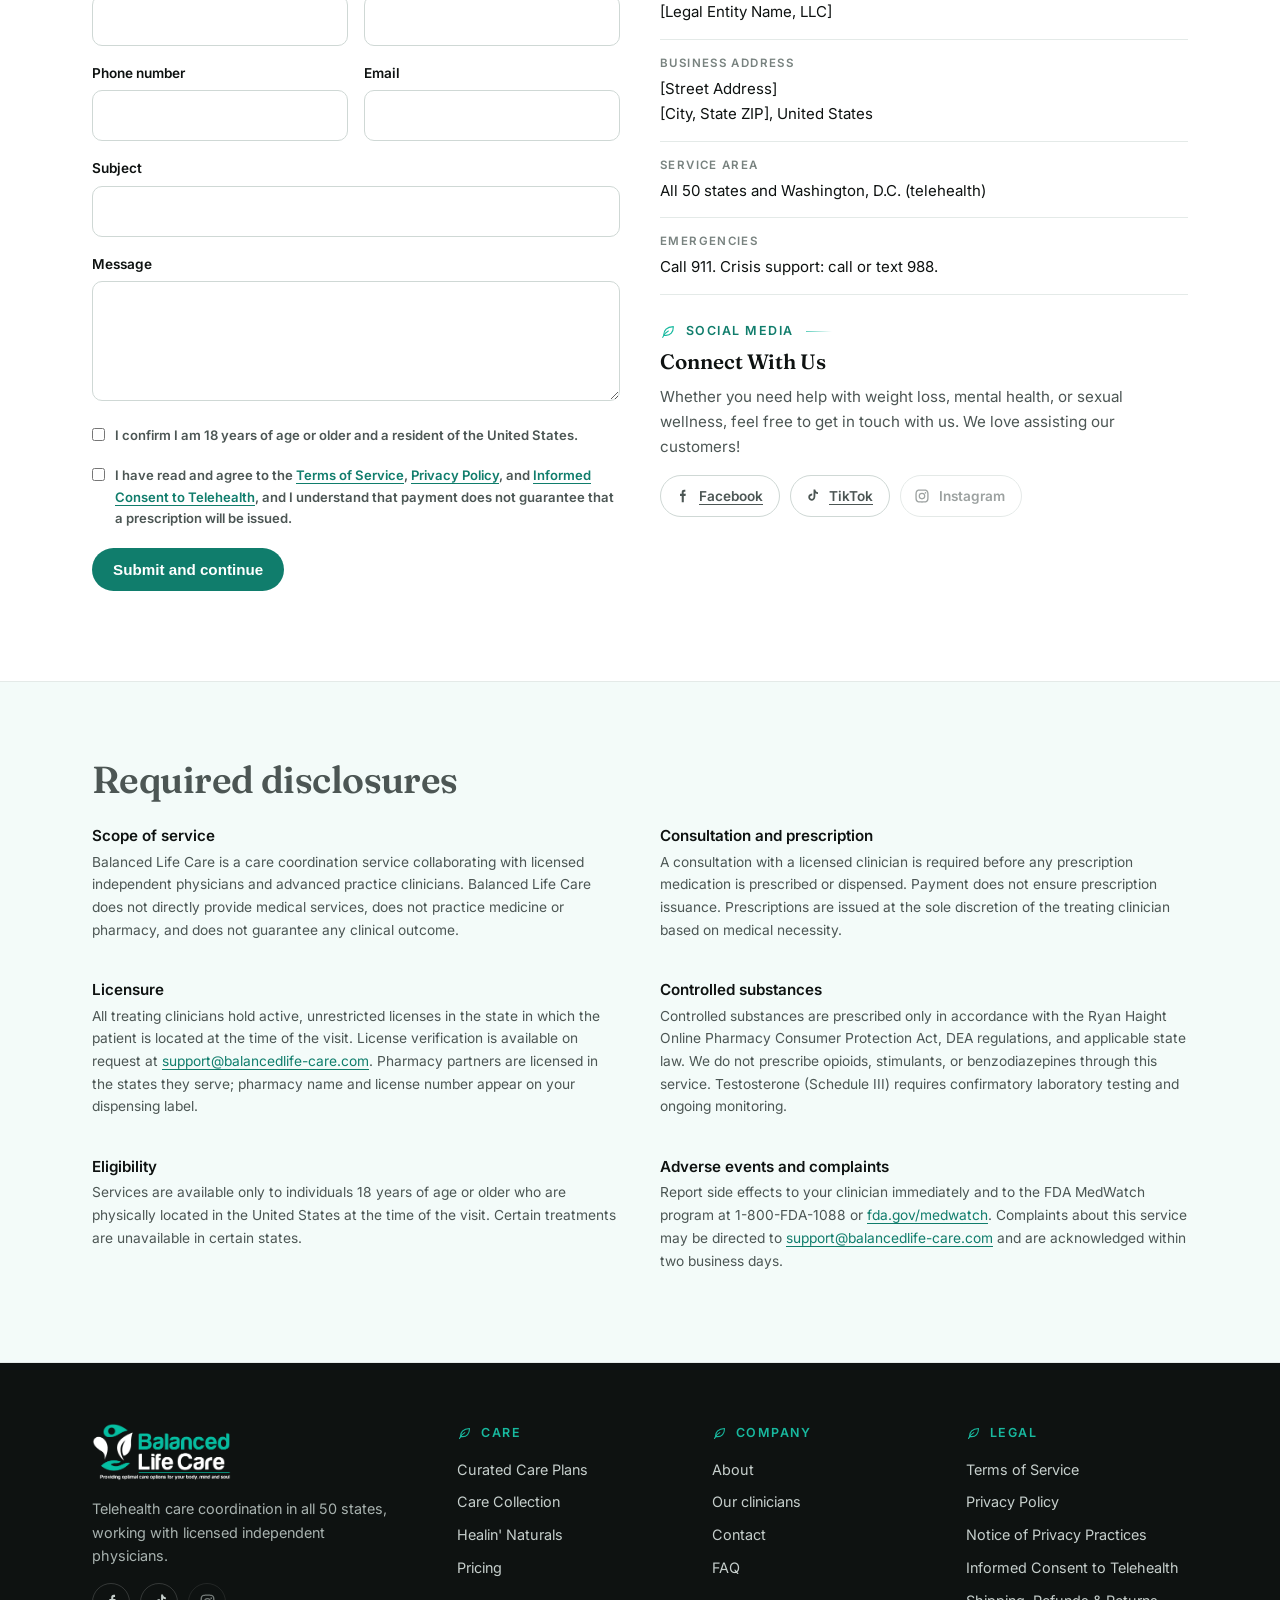
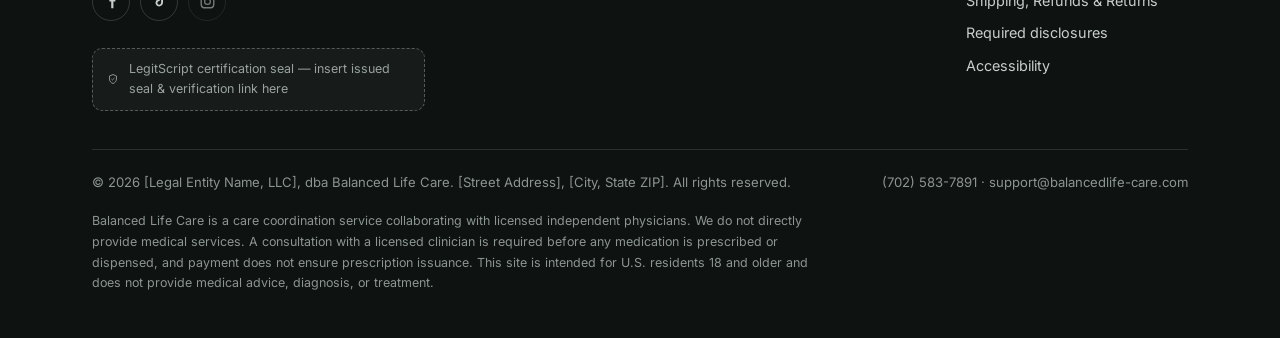
==== commit c380cac9: "Finalization" ====
--- a/v1/index.html
+++ b/v1/index.html
@@ -34,8 +34,21 @@
     <g id="i-facebook"><path d="M14.5 8.5V6.8c0-.8.2-1.3 1.4-1.3H17V2.6c-.3 0-1.1-.1-2-.1-2 0-3.4 1.2-3.4 3.5v2.5H9V12h2.6v9.4h3.1V12h2.6l.4-3.5h-3Z"/></g>
     <g id="i-instagram"><path d="M12 2.2c-2.7 0-3 0-4.1.1-1.1 0-1.8.2-2.4.5-.7.2-1.2.6-1.7 1.1s-.9 1-1.1 1.7c-.3.6-.4 1.3-.5 2.4-.1 1-.1 1.4-.1 4.1s0 3 .1 4.1c0 1.1.2 1.8.5 2.4.2.7.6 1.2 1.1 1.7s1 .9 1.7 1.1c.6.3 1.3.4 2.4.5 1 .1 1.4.1 4.1.1s3 0 4.1-.1c1.1 0 1.8-.2 2.4-.5.7-.2 1.2-.6 1.7-1.1s.9-1 1.1-1.7c.3-.6.4-1.3.5-2.4.1-1 .1-1.4.1-4.1s0-3-.1-4.1c0-1.1-.2-1.8-.5-2.4a4.6 4.6 0 0 0-1.1-1.7 4.6 4.6 0 0 0-1.7-1.1c-.6-.3-1.3-.4-2.4-.5-1-.1-1.4-.1-4.1-.1Zm0 1.8c2.7 0 3 0 4 .1.9 0 1.4.2 1.8.3.4.2.7.4 1 .7.3.3.5.6.7 1 .1.4.3.9.3 1.8.1 1 .1 1.3.1 4s0 3-.1 4c0 .9-.2 1.4-.3 1.8-.2.4-.4.7-.7 1-.3.3-.6.5-1 .7-.4.1-.9.3-1.8.3-1 .1-1.3.1-4 .1s-3 0-4-.1c-.9 0-1.4-.2-1.8-.3a2.7 2.7 0 0 1-1-.7 2.7 2.7 0 0 1-.7-1c-.1-.4-.3-.9-.3-1.8-.1-1-.1-1.3-.1-4s0-3 .1-4c0-.9.2-1.4.3-1.8.2-.4.4-.7.7-1 .3-.3.6-.5 1-.7.4-.1.9-.3 1.8-.3 1-.1 1.3-.1 4-.1Zm0 3.1a5 5 0 1 0 0 10 5 5 0 0 0 0-10Zm0 8.2a3.2 3.2 0 1 1 0-6.4 3.2 3.2 0 0 1 0 6.4Zm6.4-8.4a1.2 1.2 0 1 1-2.3 0 1.2 1.2 0 0 1 2.3 0Z"/></g>
     <g id="i-tiktok"><path d="M16.9 2.2c.4 2.4 1.8 3.9 4.1 4v2.7c-1.4.1-2.6-.3-4-1.1v5c0 6.3-6.9 8.3-9.7 3.8-1.8-2.9-.7-8 5-8.2v2.8c-.4.1-.9.2-1.3.3-1.3.5-2.1 1.3-1.9 2.8.4 2.8 5.6 3.6 5.2-1.8V2.2h2.6Z"/></g>
+    <g id="i-vine">
+      <path d="M300 6C246 30 206 62 176 104s-52 88-84 118c-24 22-52 38-84 48" fill="none" stroke="currentColor" stroke-width="2.4" stroke-linecap="round"/>
+      <path d="M232 44c22-20 50-24 74-14-14 22-40 34-64 28" fill="currentColor" opacity=".9"/>
+      <path d="M236 40c-24-16-52-14-72 4 20 18 50 20 72-4Z" fill="currentColor" opacity=".55"/>
+      <path d="M176 106c20-22 48-28 72-18-12 24-40 38-64 32" fill="currentColor" opacity=".9"/>
+      <path d="M172 102c-24-14-52-8-70 12 22 16 52 14 70-12Z" fill="currentColor" opacity=".55"/>
+      <path d="M120 190c18-24 46-32 70-24-10 25-36 41-60 36" fill="currentColor" opacity=".9"/>
+      <path d="M116 186c-25-12-52-4-68 17 23 15 53 11 68-17Z" fill="currentColor" opacity=".55"/>
+      <path d="M56 250c16-22 42-30 64-22-10 23-34 37-56 32" fill="currentColor" opacity=".8"/>
+      <circle cx="300" cy="6" r="4" fill="currentColor"/>
+    </g>
+    <g id="i-leaf"><path d="M20 4c0 8.5-4.4 13-11 13H5.5C5.5 9.5 10.8 4.6 20 4Z"/><path d="M4 20c1.6-4.2 4.4-7.3 8.5-9.4"/></g>
     <g id="i-tag"><path d="M11.5 3H20a1 1 0 0 1 1 1v8.5a2 2 0 0 1-.6 1.4l-6.5 6.5a2 2 0 0 1-2.8 0l-6.5-6.5a2 2 0 0 1 0-2.8l6.5-6.5A2 2 0 0 1 11.5 3Z"/><circle cx="16.5" cy="7.5" r="1.3"/></g>
     <g id="i-arrow-right"><path d="M5 12h14"/><path d="M13 6l6 6-6 6"/></g>
+    <g id="i-quote"><path d="M9.5 5.5C6.4 6.9 4.5 9.6 4.5 13v5.5h6.4V13H7.7c0-2.3 1-3.9 3-4.9l-1.2-2.6Zm10 0c-3.1 1.4-5 4.1-5 7.5v5.5h6.4V13h-3.2c0-2.3 1-3.9 3-4.9l-1.2-2.6Z"/></g>
     <g id="i-star"><path d="M12 3.6l2.6 5.3 5.8.85-4.2 4.1 1 5.75L12 16.9l-5.2 2.7 1-5.75-4.2-4.1 5.8-.85L12 3.6Z"/></g>
     <g id="i-arrow-up"><path d="M12 19V5"/><path d="M6 11l6-6 6 6"/></g>
     <g id="i-cart"><circle cx="9.5" cy="20" r="1.4"/><circle cx="18" cy="20" r="1.4"/><path d="M2.5 3.5h2.6l2.6 12.1h11.1l2.2-8.6H6.2"/></g>
@@ -152,13 +165,12 @@
 
   <div class="wrap hero-grid">
     <div>
-      <span class="eyebrow">Telehealth care coordination · All 50 states</span>
-      <p class="banner-tagline">Providing optimal care options for your body, mind and soul</p>
-      <h1>Care for the body, mind, and soul — coordinated, transparent, and clinician-led.</h1>
-      <p class="lede">Balanced Life Care connects you with licensed independent physicians and nurse practitioners for weight management, hormone health, sexual wellness, and mental health — reviewed by a real clinician before anything is prescribed.</p>
+      <p class="banner-tagline">Providing optimal care options for the body, mind, and soul</p>
+      <h1>Your Health is Our Priority</h1>
+      <p class="lede">We are committed to providing you with the most convenient &amp; affordable Telehealth care and Teleconsulting solutions to fit your mind, body, and soul. Get our services right from the comfort of your home now!</p>
       <div class="cta-row">
         <a class="btn btn-primary" href="#contact">Begin your medical intake</a>
-        <a class="btn btn-ghost" href="tel:+17025837891">Call (702) 583-7891</a>
+        <a class="btn btn-ghost" href="#products">Our products</a>
       </div>
       <p class="microcopy">A medical consultation with a licensed clinician is required before any medication may be prescribed or dispensed. Submitting an intake or making a payment does not guarantee that a prescription will be issued. Must be 18 or older.</p>
       <div class="banner-marks">
@@ -211,15 +223,21 @@
 <!-- ================= TRUST ================= -->
 <div class="trust">
   <div class="wrap">
-    <div class="trust-item"><svg class="tick" viewBox="0 0 20 20" fill="currentColor" aria-hidden="true"><path d="M8 14 4 10l1.4-1.4L8 11.2l6.6-6.6L16 6z"/></svg><div><b>Licensed clinicians only</b>State-licensed independent physicians &amp; NPs</div></div>
-    <div class="trust-item"><svg class="tick" viewBox="0 0 20 20" fill="currentColor" aria-hidden="true"><path d="M8 14 4 10l1.4-1.4L8 11.2l6.6-6.6L16 6z"/></svg><div><b>Consultation required</b>No medication without a clinical evaluation</div></div>
-    <div class="trust-item"><svg class="tick" viewBox="0 0 20 20" fill="currentColor" aria-hidden="true"><path d="M8 14 4 10l1.4-1.4L8 11.2l6.6-6.6L16 6z"/></svg><div><b>Transparent pricing</b>Flat fees shown before you pay — no hidden charges</div></div>
-    <div class="trust-item"><svg class="tick" viewBox="0 0 20 20" fill="currentColor" aria-hidden="true"><path d="M8 14 4 10l1.4-1.4L8 11.2l6.6-6.6L16 6z"/></svg><div><b>Private &amp; HIPAA-aligned</b>Your records are never sold or shared for advertising</div></div>
+    <div class="trust-slab">
+      <div class="trust-item"><span class="tick"><svg viewBox="0 0 24 24" aria-hidden="true"><use href="#i-leaf"/></svg></span><div><b>Licensed clinicians only</b>State-licensed independent physicians &amp; NPs</div></div>
+      <div class="trust-item"><span class="tick"><svg viewBox="0 0 24 24" aria-hidden="true"><use href="#i-leaf"/></svg></span><div><b>Consultation required</b>No medication without a clinical evaluation</div></div>
+      <div class="trust-item"><span class="tick"><svg viewBox="0 0 24 24" aria-hidden="true"><use href="#i-leaf"/></svg></span><div><b>Transparent pricing</b>Flat fees shown before you pay — no hidden charges</div></div>
+      <div class="trust-item"><span class="tick"><svg viewBox="0 0 24 24" aria-hidden="true"><use href="#i-leaf"/></svg></span><div><b>Private &amp; HIPAA-aligned</b>Your records are never sold or shared for advertising</div></div>
+    </div>
   </div>
 </div>
 
 <!-- ================= VIDEO ================= -->
 <section class="video-sec" id="video" aria-labelledby="video-h">
+  <div class="vine-deco" aria-hidden="true">
+    <svg class="vine vine-tr" viewBox="0 0 300 300"><use href="#i-vine"/></svg>
+    <svg class="vine vine-bl" viewBox="0 0 300 300"><use href="#i-vine"/></svg>
+  </div>
   <div class="wrap">
     <div class="video-head">
       <h2 id="video-h">See how it works</h2>
@@ -244,23 +262,31 @@
 <section class="about" id="about" aria-labelledby="about-h">
   <div class="about-bg" aria-hidden="true"></div>
   <div class="wrap about-grid">
-    <ul class="about-gallery">
-      <li class="gal-feature"><button class="gal" type="button" data-zoom-src="assets/gallery/consult-tablet.jpg" aria-label="Enlarge image: doctor and patient reviewing results on a tablet">
-        <img src="assets/gallery/consult-tablet.jpg" alt="A doctor and a patient reviewing results together on a tablet" width="2000" height="1333" loading="lazy" decoding="async">
-      </button></li>
-      <li><button class="gal" type="button" data-zoom-src="assets/gallery/rehab-support.jpg" aria-label="Enlarge image: nurse supporting a patient during an exercise session">
-        <img src="assets/gallery/rehab-support.jpg" alt="A nurse guiding an older patient in a wheelchair through a hand-weight exercise" width="1280" height="853" loading="lazy" decoding="async">
-      </button></li>
-      <li><button class="gal" type="button" data-zoom-src="assets/gallery/medication-review.jpg" aria-label="Enlarge image: nurse reviewing a prescription with a patient">
-        <img src="assets/gallery/medication-review.jpg" alt="A nurse explaining a prescription bottle to an older patient at her bedside" width="1688" height="1125" loading="lazy" decoding="async">
-      </button></li>
-      <li><button class="gal" type="button" data-zoom-src="assets/gallery/clinic-exam.jpg" aria-label="Enlarge image: physician examining a patient with a stethoscope">
-        <img src="assets/gallery/clinic-exam.jpg" alt="A physician listening to a patient&rsquo;s heart with a stethoscope during an exam" width="926" height="640" loading="lazy" decoding="async">
-      </button></li>
-      <li><button class="gal" type="button" data-zoom-src="assets/gallery/patient-consult.jpg" aria-label="Enlarge image: clinician talking with a patient">
-        <img src="assets/gallery/patient-consult.jpg" alt="A clinician in scrubs talking with a patient in a bright clinic" width="618" height="413" loading="lazy" decoding="async">
-      </button></li>
-    </ul>
+    <div class="about-gallery-scroll">
+      <ul class="about-gallery">
+        <li class="gal-feature"><button class="gal" type="button" data-zoom-src="assets/gallery/consult-tablet.jpg" aria-label="Enlarge image: doctor and patient reviewing results on a tablet">
+          <img src="assets/gallery/consult-tablet.jpg" alt="A doctor and a patient reviewing results together on a tablet" width="2000" height="1333" loading="lazy" decoding="async">
+        </button></li>
+        <li><button class="gal" type="button" data-zoom-src="assets/gallery/rehab-support.jpg" aria-label="Enlarge image: nurse supporting a patient during an exercise session">
+          <img src="assets/gallery/rehab-support.jpg" alt="A nurse guiding an older patient in a wheelchair through a hand-weight exercise" width="1280" height="853" loading="lazy" decoding="async">
+        </button></li>
+        <li><button class="gal" type="button" data-zoom-src="assets/gallery/medication-review.jpg" aria-label="Enlarge image: nurse reviewing a prescription with a patient">
+          <img src="assets/gallery/medication-review.jpg" alt="A nurse explaining a prescription bottle to an older patient at her bedside" width="1688" height="1125" loading="lazy" decoding="async">
+        </button></li>
+        <li><button class="gal" type="button" data-zoom-src="assets/gallery/care-team.png" aria-label="Enlarge image: care team in a clinic hallway">
+          <img src="assets/gallery/care-team.png" alt="A clinician holding a chart, with colleagues talking in a clinic hallway behind her" width="683" height="1024" loading="lazy" decoding="async">
+        </button></li>
+        <li><button class="gal" type="button" data-zoom-src="assets/gallery/clinic-exam.jpg" aria-label="Enlarge image: physician examining a patient with a stethoscope">
+          <img src="assets/gallery/clinic-exam.jpg" alt="A physician listening to a patient&rsquo;s heart with a stethoscope during an exam" width="926" height="640" loading="lazy" decoding="async">
+        </button></li>
+        <li><button class="gal" type="button" data-zoom-src="assets/gallery/couple-at-home.png" aria-label="Enlarge image: couple at home">
+          <img src="assets/gallery/couple-at-home.png" alt="A couple sitting together at home, smiling over a cup of coffee" width="600" height="600" loading="lazy" decoding="async">
+        </button></li>
+        <li><button class="gal" type="button" data-zoom-src="assets/gallery/patient-consult.jpg" aria-label="Enlarge image: clinician talking with a patient">
+          <img src="assets/gallery/patient-consult.jpg" alt="A clinician in scrubs talking with a patient in a bright clinic" width="618" height="413" loading="lazy" decoding="async">
+        </button></li>
+      </ul>
+    </div>
     <div class="about-copy">
       <p class="about-eyebrow">About Us</p>
       <h2 id="about-h">Balanced Life Care</h2>
@@ -311,9 +337,12 @@
         <p class="product-cat">GLP-1</p>
         <h3><a href="https://balancedlife-care.com/product/semaglutide-glp-1/">Semaglutide (GLP-1) Weight Management Program</a></h3>
         <p class="product-price">$299.00 <small>/ month</small> <small>+ $149.00 activation</small></p>
-        <p class="best-detail">[#1 of all plans, last 90 days] &middot; [xx] active members &middot; clinician check-ins included</p>
         <span class="pill pill-rx">Rx &mdash; consultation required</span>
         <p class="rx">Testimonial reflects one individual&rsquo;s experience; results vary and are not typical. Compounded semaglutide is not FDA-approved. Not for use with a personal or family history of medullary thyroid carcinoma or MEN 2.</p>
+        <a class="btn btn-ghost product-btn" href="https://balancedlife-care.com/product/semaglutide-glp-1/">
+          Learn more<span class="sr"> about Semaglutide (GLP-1) Weight Management Program</span>
+          <svg class="btn-arrow" viewBox="0 0 24 24" aria-hidden="true"><use href="#i-arrow-right"/></svg>
+        </a>
       </article>
 
       <article class="card product is-best">
@@ -325,9 +354,12 @@
         <p class="product-cat">Medical Weight Loss</p>
         <h3><a href="https://balancedlife-care.com/product/phentermine-weight-loss-treatment/">Phentermine Weight Loss Treatment</a></h3>
         <p class="product-price">$165.00 <small>&ndash; $1,170.00</small></p>
-        <p class="best-detail">[#2 overall, #1 in Medical Weight Loss] &middot; [xx] refills dispensed</p>
         <span class="pill pill-rx">Rx &mdash; consultation required</span>
         <p class="rx">Schedule IV controlled substance. Short-term use only, with blood-pressure and cardiac screening at intake.</p>
+        <a class="btn btn-ghost product-btn" href="https://balancedlife-care.com/product/phentermine-weight-loss-treatment/">
+          Learn more<span class="sr"> about Phentermine Weight Loss Treatment</span>
+          <svg class="btn-arrow" viewBox="0 0 24 24" aria-hidden="true"><use href="#i-arrow-right"/></svg>
+        </a>
       </article>
 
       <article class="card product is-best">
@@ -339,9 +371,12 @@
         <p class="product-cat">Supplements</p>
         <h3><a href="https://balancedlife-care.com/product/b12-mic-lipotropic-injection/">B12 + MIC Lipotropic Injection</a></h3>
         <p class="product-price">$400.00</p>
-        <p class="best-detail">[#3 overall] &middot; top add-on to weight-management plans</p>
         <span class="pill pill-rx">Rx &mdash; consultation required</span>
         <p class="rx">Self-administered injection. Training and sharps disposal guidance provided at onboarding.</p>
+        <a class="btn btn-ghost product-btn" href="https://balancedlife-care.com/product/b12-mic-lipotropic-injection/">
+          Learn more<span class="sr"> about B12 + MIC Lipotropic Injection</span>
+          <svg class="btn-arrow" viewBox="0 0 24 24" aria-hidden="true"><use href="#i-arrow-right"/></svg>
+        </a>
       </article>
 
       <article class="card product is-best">
@@ -353,9 +388,12 @@
         <p class="product-cat">Supplements <span class="cat-sale"><svg class="cat-sale-icon" viewBox="0 0 24 24" aria-hidden="true"><use href="#i-tag"/></svg>Sale</span></p>
         <h3><a href="https://balancedlife-care.com/product/craving-control-weight-loss-supplement/">Craving Control &ndash; Weight Loss Supplement</a></h3>
         <p class="product-price"><s>[$49.99]</s> $39.99 <small>&ndash; $79.99</small></p>
-        <p class="best-detail">[#4 overall] &middot; [xx] units sold, last 90 days</p>
         <span class="pill pill-otc">Over the counter</span>
         <p class="rx">Dietary supplement. No consultation required.</p>
+        <a class="btn btn-ghost product-btn" href="https://balancedlife-care.com/product/craving-control-weight-loss-supplement/">
+          Learn more<span class="sr"> about Craving Control &ndash; Weight Loss Supplement</span>
+          <svg class="btn-arrow" viewBox="0 0 24 24" aria-hidden="true"><use href="#i-arrow-right"/></svg>
+        </a>
       </article>
 
       <article class="card product is-best">
@@ -367,9 +405,12 @@
         <p class="product-cat">Skin Care</p>
         <h3><a href="https://balancedlife-care.com/product/bi-estriol-cream/">Bi-Estriol Cream</a></h3>
         <p class="product-price">$150.00</p>
-        <p class="best-detail">[#5 overall, #1 in Skin Care] &middot; [xx] refills dispensed</p>
         <span class="pill pill-rx">Rx &mdash; consultation required</span>
         <p class="rx">Compounded preparation; not an FDA-approved product. Hormone therapy requires clinical evaluation.</p>
+        <a class="btn btn-ghost product-btn" href="https://balancedlife-care.com/product/bi-estriol-cream/">
+          Learn more<span class="sr"> about Bi-Estriol Cream</span>
+          <svg class="btn-arrow" viewBox="0 0 24 24" aria-hidden="true"><use href="#i-arrow-right"/></svg>
+        </a>
       </article>
 
       <article class="card product is-best">
@@ -381,14 +422,17 @@
         <p class="product-cat">Supplements <span class="cat-sale"><svg class="cat-sale-icon" viewBox="0 0 24 24" aria-hidden="true"><use href="#i-tag"/></svg>Sale</span></p>
         <h3><a href="https://balancedlife-care.com/product/broad-spectrum-hemp-extract-600mg/">Broad Spectrum Hemp Extract (600mg)</a></h3>
         <p class="product-price"><s>[$119.00]</s> $99.00</p>
-        <p class="best-detail">[#6 overall] &middot; [xx] units sold, last 90 days</p>
         <span class="pill pill-otc">Over the counter</span>
         <p class="rx">Dietary supplement. Contains no more than 0.3% THC.</p>
+        <a class="btn btn-ghost product-btn" href="https://balancedlife-care.com/product/broad-spectrum-hemp-extract-600mg/">
+          Learn more<span class="sr"> about Broad Spectrum Hemp Extract (600mg)</span>
+          <svg class="btn-arrow" viewBox="0 0 24 24" aria-hidden="true"><use href="#i-arrow-right"/></svg>
+        </a>
       </article>
 
     </div>
 
-    <div class="callout" style="margin-top:26px">
+    <div class="callout products-callout">
       <p><b>Prescription items.</b> Nothing on this page can be purchased as medication without a consultation with a licensed independent clinician, who decides whether treatment is appropriate. Payment does not ensure that a prescription will be issued. Prices shown are for the medication and program fees described on each product page.</p>
       <p><b>Dietary supplements.</b> These statements have not been evaluated by the Food and Drug Administration. These products are not intended to diagnose, treat, cure, or prevent any disease.</p>
       <p><b>Compounded preparations.</b> Compounded drugs are not FDA-approved and are not reviewed by the FDA for safety, effectiveness, or manufacturing quality.</p>
@@ -400,6 +444,92 @@
         <svg class="btn-arrow" viewBox="0 0 24 24" aria-hidden="true"><use href="#i-arrow-right"/></svg>
       </a>
       <p class="products-note">Full catalogue and current pricing at <a href="https://balancedlife-care.com/shop/">balancedlife-care.com/shop</a></p>
+    </div>
+  </div>
+</section>
+
+<!-- ================= TESTIMONIALS ================= -->
+<!-- PLACEHOLDER CONTENT. balancedlife-care.com publishes no written
+     testimonials, so nothing here is real. Every bracketed value must be
+     replaced with a genuine, permissioned quote before this page goes
+     live; the star ratings are decorative placeholders too. Under the FTC
+     endorsement rules an unsubstantiated or invented testimonial is a
+     deceptive practice, and it is one of the things LegitScript reviews. -->
+<section class="band testimonials" id="testimonials" aria-labelledby="testimonials-h">
+  <div class="wrap">
+    <div class="sec-head">
+      <p class="about-eyebrow">In their words</p>
+      <h2 id="testimonials-h">What our members say</h2>
+      <p>Real experiences from people we have coordinated care for &mdash; shared with their written permission.</p>
+    </div>
+
+    <div class="t-carousel">
+      <div class="t-track" id="tTrack" tabindex="0" role="group" aria-label="Member testimonials, scrollable">
+        <figure class="card testimonial">
+          <svg class="t-quote" viewBox="0 0 24 24" aria-hidden="true"><use href="#i-quote"/></svg>
+          <div class="t-stars" role="img" aria-label="[rating placeholder]"><svg class="t-star" viewBox="0 0 24 24" aria-hidden="true"><use href="#i-star"/></svg><svg class="t-star" viewBox="0 0 24 24" aria-hidden="true"><use href="#i-star"/></svg><svg class="t-star" viewBox="0 0 24 24" aria-hidden="true"><use href="#i-star"/></svg><svg class="t-star" viewBox="0 0 24 24" aria-hidden="true"><use href="#i-star"/></svg><svg class="t-star" viewBox="0 0 24 24" aria-hidden="true"><use href="#i-star"/></svg></div>
+          <blockquote>[Replace with a real, verifiable member quote. Keep it in the member&rsquo;s own words, obtain written permission before publishing, and retain the substantiation on file.]</blockquote>
+          <figcaption>
+            <span class="avatar avatar-leaf" aria-hidden="true"><svg viewBox="0 0 24 24"><use href="#i-leaf"/></svg></span>
+            <span><b>[Member name]</b><span class="t-meta">[Programme] &middot; [State]</span></span>
+          </figcaption>
+        </figure>
+
+        <figure class="card testimonial">
+          <svg class="t-quote" viewBox="0 0 24 24" aria-hidden="true"><use href="#i-quote"/></svg>
+          <div class="t-stars" role="img" aria-label="[rating placeholder]"><svg class="t-star" viewBox="0 0 24 24" aria-hidden="true"><use href="#i-star"/></svg><svg class="t-star" viewBox="0 0 24 24" aria-hidden="true"><use href="#i-star"/></svg><svg class="t-star" viewBox="0 0 24 24" aria-hidden="true"><use href="#i-star"/></svg><svg class="t-star" viewBox="0 0 24 24" aria-hidden="true"><use href="#i-star"/></svg><svg class="t-star" viewBox="0 0 24 24" aria-hidden="true"><use href="#i-star"/></svg></div>
+          <blockquote>[Second testimonial placeholder. Avoid any claim about a specific outcome, timeframe, or amount of weight lost unless it is typical and you can substantiate it.]</blockquote>
+          <figcaption>
+            <span class="avatar avatar-leaf" aria-hidden="true"><svg viewBox="0 0 24 24"><use href="#i-leaf"/></svg></span>
+            <span><b>[Member name]</b><span class="t-meta">[Programme] &middot; [State]</span></span>
+          </figcaption>
+        </figure>
+
+        <figure class="card testimonial">
+          <svg class="t-quote" viewBox="0 0 24 24" aria-hidden="true"><use href="#i-quote"/></svg>
+          <div class="t-stars" role="img" aria-label="[rating placeholder]"><svg class="t-star" viewBox="0 0 24 24" aria-hidden="true"><use href="#i-star"/></svg><svg class="t-star" viewBox="0 0 24 24" aria-hidden="true"><use href="#i-star"/></svg><svg class="t-star" viewBox="0 0 24 24" aria-hidden="true"><use href="#i-star"/></svg><svg class="t-star" viewBox="0 0 24 24" aria-hidden="true"><use href="#i-star"/></svg><svg class="t-star" viewBox="0 0 24 24" aria-hidden="true"><use href="#i-star"/></svg></div>
+          <blockquote>[Third testimonial placeholder. Quotes about service, convenience, or communication carry far less regulatory risk than quotes about clinical results.]</blockquote>
+          <figcaption>
+            <span class="avatar avatar-leaf" aria-hidden="true"><svg viewBox="0 0 24 24"><use href="#i-leaf"/></svg></span>
+            <span><b>[Member name]</b><span class="t-meta">[Programme] &middot; [State]</span></span>
+          </figcaption>
+        </figure>
+
+        <figure class="card testimonial">
+          <svg class="t-quote" viewBox="0 0 24 24" aria-hidden="true"><use href="#i-quote"/></svg>
+          <div class="t-stars" role="img" aria-label="[rating placeholder]"><svg class="t-star" viewBox="0 0 24 24" aria-hidden="true"><use href="#i-star"/></svg><svg class="t-star" viewBox="0 0 24 24" aria-hidden="true"><use href="#i-star"/></svg><svg class="t-star" viewBox="0 0 24 24" aria-hidden="true"><use href="#i-star"/></svg><svg class="t-star" viewBox="0 0 24 24" aria-hidden="true"><use href="#i-star"/></svg><svg class="t-star" viewBox="0 0 24 24" aria-hidden="true"><use href="#i-star"/></svg></div>
+          <blockquote>[Fourth testimonial placeholder. Add a photo by swapping the leaf avatar for &lt;span class="avatar"&gt;&lt;img src="assets/members/name.jpg" alt=""&gt;&lt;/span&gt;.]</blockquote>
+          <figcaption>
+            <span class="avatar avatar-leaf" aria-hidden="true"><svg viewBox="0 0 24 24"><use href="#i-leaf"/></svg></span>
+            <span><b>[Member name]</b><span class="t-meta">[Programme] &middot; [State]</span></span>
+          </figcaption>
+        </figure>
+
+        <figure class="card testimonial">
+          <svg class="t-quote" viewBox="0 0 24 24" aria-hidden="true"><use href="#i-quote"/></svg>
+          <div class="t-stars" role="img" aria-label="[rating placeholder]"><svg class="t-star" viewBox="0 0 24 24" aria-hidden="true"><use href="#i-star"/></svg><svg class="t-star" viewBox="0 0 24 24" aria-hidden="true"><use href="#i-star"/></svg><svg class="t-star" viewBox="0 0 24 24" aria-hidden="true"><use href="#i-star"/></svg><svg class="t-star" viewBox="0 0 24 24" aria-hidden="true"><use href="#i-star"/></svg><svg class="t-star" viewBox="0 0 24 24" aria-hidden="true"><use href="#i-star"/></svg></div>
+          <blockquote>[Fifth testimonial placeholder. Members who decline a photo keep the leaf mark, so the row stays consistent.]</blockquote>
+          <figcaption>
+            <span class="avatar avatar-leaf" aria-hidden="true"><svg viewBox="0 0 24 24"><use href="#i-leaf"/></svg></span>
+            <span><b>[Member name]</b><span class="t-meta">[Programme] &middot; [State]</span></span>
+          </figcaption>
+        </figure>
+      </div>
+
+      <div class="t-controls">
+        <button class="t-arrow" type="button" data-dir="-1" aria-label="Previous testimonials" aria-controls="tTrack">
+          <svg viewBox="0 0 24 24" aria-hidden="true"><use href="#i-arrow-right"/></svg>
+        </button>
+        <button class="t-arrow" type="button" data-dir="1" aria-label="Next testimonials" aria-controls="tTrack">
+          <svg viewBox="0 0 24 24" aria-hidden="true"><use href="#i-arrow-right"/></svg>
+        </button>
+      </div>
+    </div>
+
+    <div class="callout products-callout">
+      <p><b>About these testimonials.</b> Individual experiences vary and are not typical. A testimonial is not
+      evidence that any treatment is effective, appropriate, or available to you. Nothing here replaces a
+      consultation with a licensed clinician, and payment does not ensure that a prescription will be issued.</p>
     </div>
   </div>
 </section>
@@ -411,24 +541,30 @@
       <h2>Start your intake</h2>
       <p style="color:var(--ink-2)">Tell us how to reach you and a care coordinator will follow up within one business day. Please do not include sensitive medical details in this form — your secure intake happens inside your patient portal.</p>
       <form id="intakeForm" novalidate>
-        <label for="name">Full name</label>
-        <input id="name" name="name" autocomplete="name" required>
-        <label for="email">Email</label>
-        <input id="email" name="email" type="email" autocomplete="email" required>
-        <label for="state">State of residence</label>
-        <input id="state" name="state" autocomplete="address-level1" required>
-        <label for="interest">What are you interested in?</label>
-        <select id="interest" name="interest">
-          <option>Medical weight management</option>
-          <option>Women's hormone health</option>
-          <option>Men's hormone health</option>
-          <option>Sexual wellness</option>
-          <option>Mental health</option>
-          <option>STI testing &amp; treatment</option>
-          <option>Supplements &amp; wellness products</option>
-        </select>
-        <label for="msg">Anything else? (optional)</label>
-        <textarea id="msg" name="msg"></textarea>
+        <div class="form-row">
+          <div>
+            <label for="firstName">First name</label>
+            <input id="firstName" name="firstName" autocomplete="given-name" required>
+          </div>
+          <div>
+            <label for="lastName">Last name</label>
+            <input id="lastName" name="lastName" autocomplete="family-name" required>
+          </div>
+        </div>
+        <div class="form-row">
+          <div>
+            <label for="phone">Phone number</label>
+            <input id="phone" name="phone" type="tel" inputmode="tel" autocomplete="tel" required>
+          </div>
+          <div>
+            <label for="email">Email</label>
+            <input id="email" name="email" type="email" autocomplete="email" required>
+          </div>
+        </div>
+        <label for="subject">Subject</label>
+        <input id="subject" name="subject" required>
+        <label for="msg">Message</label>
+        <textarea id="msg" name="msg" required></textarea>
         <label class="consent"><input type="checkbox" id="age" required><span>I confirm I am 18 years of age or older and a resident of the United States.</span></label>
         <label class="consent"><input type="checkbox" id="tos" required><span>I have read and agree to the <a href="/terms">Terms of Service</a>, <a href="/privacy">Privacy Policy</a>, and <a href="/telehealth-consent">Informed Consent to Telehealth</a>, and I understand that payment does not guarantee that a prescription will be issued.</span></label>
         <button class="btn btn-primary" type="submit">Submit and continue</button>
@@ -445,8 +581,25 @@
         <li><b>Service area</b>All 50 states and Washington, D.C. (telehealth)</li>
         <li><b>Emergencies</b>Call 911. Crisis support: call or text 988.</li>
       </ul>
-      <div class="callout" style="margin-top:22px">
-        <p><b>This website does not provide medical advice.</b> Content here is for general information only and is not a substitute for professional diagnosis or treatment. Never disregard professional medical advice or delay seeking it because of something you read on this site.</p>
+      <div class="contact-social">
+        <p class="contact-social-label">Social Media</p>
+        <h3 style="font-family:Fraunces,serif;font-size:1.3rem">Connect With Us</h3>
+        <p class="contact-social-copy">Whether you need help with weight loss, mental health, or sexual wellness, feel
+        free to get in touch with us. We love assisting our customers!</p>
+        <ul class="social social-light">
+          <li><a href="https://www.facebook.com/balancedlc/" aria-label="Balanced Life Care on Facebook" rel="me noopener" target="_blank">
+            <svg viewBox="0 0 24 24" aria-hidden="true"><use href="#i-facebook"/></svg>
+            <span>Facebook</span>
+          </a></li>
+          <li><a href="https://www.tiktok.com/@balancedlifecare" aria-label="Balanced Life Care on TikTok" rel="me noopener" target="_blank">
+            <svg viewBox="0 0 24 24" aria-hidden="true"><use href="#i-tiktok"/></svg>
+            <span>TikTok</span>
+          </a></li>
+          <li><span class="social-pending" role="img" aria-label="Instagram — profile link coming soon" title="Instagram — link coming soon">
+            <svg viewBox="0 0 24 24" aria-hidden="true"><use href="#i-instagram"/></svg>
+            <span>Instagram</span>
+          </span></li>
+        </ul>
       </div>
     </div>
   </div>
--- a/v1/css/styles.css
+++ b/v1/css/styles.css
@@ -31,6 +31,7 @@
   --shadow: 0 1px 2px rgba(14, 18, 17, .05), 0 10px 30px -18px rgba(14, 18, 17, .3);
   --maxw: 1140px;
   --header-h: 92px;
+  --leaf-mask: url("data:image/svg+xml,%3Csvg xmlns='http://www.w3.org/2000/svg' viewBox='0 0 24 24' fill='none' stroke='%23000' stroke-width='1.7' stroke-linecap='round' stroke-linejoin='round'%3E%3Cpath d='M20 4c0 8.5-4.4 13-11 13H5.5C5.5 9.5 10.8 4.6 20 4Z'/%3E%3Cpath d='M4 20c1.6-4.2 4.4-7.3 8.5-9.4'/%3E%3C/svg%3E");
 }
 
 * {
@@ -81,6 +82,26 @@
 a {
   color: var(--brand);
   text-underline-offset: 3px;
+  transition: color .16s ease, background-color .16s ease, border-color .16s ease;
+}
+
+button,
+summary,
+input,
+select,
+textarea {
+  transition: color .16s ease, background-color .16s ease, border-color .16s ease, box-shadow .16s ease;
+}
+
+@media (prefers-reduced-motion: reduce) {
+  a,
+  button,
+  summary,
+  input,
+  select,
+  textarea {
+    transition: none;
+  }
 }
 
 img {
@@ -709,11 +730,24 @@
 }
 
 .banner-tagline {
+  display: flex;
+  align-items: center;
+  gap: 10px;
+  margin: 0 0 14px;
+  color: var(--brand);
   font-family: Fraunces, serif;
   font-size: 1rem;
   font-style: italic;
-  color: var(--brand);
-  margin: 0 0 14px;
+}
+
+.banner-tagline::before {
+  content: "";
+  flex: none;
+  width: 18px;
+  height: 18px;
+  background: var(--green);
+  -webkit-mask: var(--leaf-mask) center / contain no-repeat;
+  mask: var(--leaf-mask) center / contain no-repeat;
 }
 
 .banner-marks {
@@ -750,21 +784,9 @@
   box-shadow: 0 2px 4px rgba(20, 40, 35, .05), 0 30px 60px -34px rgba(16, 125, 108, .45);
 }
 
-.eyebrow {
-  display: inline-flex;
-  align-items: center;
-  gap: 9px;
-  background: var(--brand-soft);
-  color: var(--brand);
-  padding: 7px 14px;
-  border-radius: 100px;
-  font-size: .8rem;
-  font-weight: 600;
-  letter-spacing: .04em;
-  text-transform: uppercase;
-  margin-bottom: 20px;
-}
-
+/* ---------- Labels ----------
+   One system for every small uppercase label: .78rem, 600, .12em tracking,
+   opening with the leaf mark. */
 .lede {
   font-size: 1.14rem;
   color: var(--ink-2);
@@ -867,12 +889,25 @@
 }
 
 .glp1-intro {
-  font-size: .82rem;
+  display: flex;
+  align-items: center;
+  gap: 10px;
+  margin: 0 0 12px;
+  color: var(--brand);
+  font-size: .78rem;
   font-weight: 600;
-  letter-spacing: .14em;
+  letter-spacing: .12em;
   text-transform: uppercase;
-  color: var(--brand);
-  margin: 0 0 10px;
+}
+
+.glp1-intro::before {
+  content: "";
+  flex: none;
+  width: 16px;
+  height: 16px;
+  background: var(--green);
+  -webkit-mask: var(--leaf-mask) center / contain no-repeat;
+  mask: var(--leaf-mask) center / contain no-repeat;
 }
 
 .glp1 h2 {
@@ -935,24 +970,65 @@
 }
 
 .trust .wrap {
+  padding-block: 34px;
+}
+
+/* cells butt against each other, split by a hairline; the section's own
+   border-block is the only frame */
+.trust-slab {
   display: grid;
   grid-template-columns: repeat(4, 1fr);
-  gap: 20px;
-  padding-block: 26px;
 }
 
 @media (max-width: 820px) {
-  .trust .wrap {
+  .trust-slab {
     grid-template-columns: repeat(2, 1fr);
+  }
+
+  /* the hairline follows whichever edges actually touch */
+  .trust-item + .trust-item {
+    border-left: 0;
+  }
+
+  .trust-item:nth-child(even) {
+    border-left: 1px solid var(--line);
+  }
+
+  .trust-item:nth-child(n + 3) {
+    border-top: 1px solid var(--line);
+  }
+}
+
+@media (max-width: 520px) {
+  .trust-slab {
+    grid-template-columns: 1fr;
+  }
+
+  .trust-item:nth-child(even) {
+    border-left: 0;
+  }
+
+  .trust-item + .trust-item {
+    border-top: 1px solid var(--line);
   }
 }
 
 .trust-item {
   display: flex;
-  gap: 12px;
+  gap: 13px;
   align-items: flex-start;
+  padding: 24px 22px;
   font-size: .9rem;
   color: var(--ink-2);
+  transition: background .18s;
+}
+
+.trust-item + .trust-item {
+  border-left: 1px solid var(--line);
+}
+
+.trust-item:hover {
+  background: color-mix(in srgb, var(--brand-soft) 55%, transparent);
 }
 
 .trust-item b {
@@ -963,15 +1039,68 @@
 
 .tick {
   flex: none;
-  width: 20px;
-  height: 20px;
-  margin-top: 2px;
+  display: grid;
+  place-items: center;
+  width: 32px;
+  height: 32px;
+  border-radius: 10px;
+  background: var(--brand-soft);
   color: var(--brand);
+}
+
+.tick svg {
+  width: 17px;
+  height: 17px;
+  fill: none;
+  stroke: currentColor;
+  stroke-width: 1.7;
+  stroke-linecap: round;
+  stroke-linejoin: round;
 }
 
 /* ---------- Video ---------- */
 .video-sec {
+  position: relative;
+  isolation: isolate;
+  overflow: hidden;
   padding: 76px 0;
+  background: var(--bg);
+}
+
+/* ---------- Vine decoration ----------
+   The same tile twice, the second rotated 180°, so the stem entering at
+   the top right and the one leaving at the bottom left sit on one
+   diagonal and read as a single vine passing behind the video. */
+.vine-deco {
+  position: absolute;
+  inset: 0;
+  z-index: -1;
+  pointer-events: none;
+  color: var(--green);
+}
+
+.vine {
+  position: absolute;
+  width: clamp(240px, 30vw, 420px);
+  height: auto;
+  opacity: .22;
+}
+
+.vine-tr {
+  top: -26px;
+  right: -34px;
+}
+
+.vine-bl {
+  bottom: -26px;
+  left: -34px;
+  transform: rotate(180deg);
+}
+
+@media (max-width: 820px) {
+  .vine {
+    opacity: .14;
+  }
 }
 
 @media (max-width: 820px) {
@@ -1022,8 +1151,8 @@
   position: relative;
   isolation: isolate;
   overflow: hidden;
-  background: var(--surface-2);
-  padding: 76px 0;
+  background: color-mix(in srgb, var(--surface-2) 55%, #fff);
+  padding: 60px 0;
 }
 
 /* ---------- Animated About backdrop ---------- */
@@ -1033,24 +1162,38 @@
   z-index: -1;
   pointer-events: none;
   background:
-    radial-gradient(48% 62% at 82% 12%, color-mix(in srgb, var(--green) 26%, transparent) 0%, transparent 62%),
-    radial-gradient(44% 58% at 62% 96%, color-mix(in srgb, var(--brand) 20%, transparent) 0%, transparent 64%),
-    radial-gradient(60% 70% at 108% 54%, color-mix(in srgb, var(--green) 18%, transparent) 0%, transparent 60%);
+    radial-gradient(48% 62% at 82% 12%, color-mix(in srgb, var(--green) 13%, transparent) 0%, transparent 62%),
+    radial-gradient(44% 58% at 62% 96%, color-mix(in srgb, var(--brand) 9%, transparent) 0%, transparent 64%),
+    radial-gradient(60% 70% at 108% 54%, color-mix(in srgb, var(--green) 9%, transparent) 0%, transparent 60%);
   background-size: 180% 180%, 170% 170%, 160% 160%;
   animation: about-drift 26s ease-in-out infinite alternate;
 }
 
 /* a second, slower layer keeps the motion from looking like one pan */
+/* dot field across the upper right, drifting slowly */
 .about-bg::after {
   content: "";
   position: absolute;
   inset: 0;
-  background-image: radial-gradient(color-mix(in srgb, var(--brand) 26%, transparent) 1px, transparent 1px);
-  background-size: 26px 26px;
-  -webkit-mask-image: radial-gradient(70% 70% at 76% 40%, #000, transparent 70%);
-  mask-image: radial-gradient(70% 70% at 76% 40%, #000, transparent 70%);
-  opacity: .5;
+  background-image: radial-gradient(color-mix(in srgb, var(--brand) 24%, transparent) 1.4px, transparent 1.4px);
+  background-size: 22px 22px;
+  -webkit-mask-image: radial-gradient(115% 95% at 88% 8%, #000 12%, rgba(0, 0, 0, .45) 48%, transparent 82%);
+  mask-image: radial-gradient(115% 95% at 88% 8%, #000 12%, rgba(0, 0, 0, .45) 48%, transparent 82%);
+  opacity: .55;
   animation: about-dots 32s linear infinite;
+}
+
+/* a finer, tighter field anchored bottom left for depth */
+.about-bg::before {
+  content: "";
+  position: absolute;
+  inset: 0;
+  background-image: radial-gradient(color-mix(in srgb, var(--green) 28%, transparent) 1px, transparent 1px);
+  background-size: 13px 13px;
+  -webkit-mask-image: radial-gradient(70% 65% at 4% 96%, #000 8%, transparent 72%);
+  mask-image: radial-gradient(70% 65% at 4% 96%, #000 8%, transparent 72%);
+  opacity: .45;
+  animation: about-dots 44s linear infinite reverse;
 }
 
 @keyframes about-drift {
@@ -1066,6 +1209,7 @@
 
 @media (prefers-reduced-motion: reduce) {
   .about-bg,
+  .about-bg::before,
   .about-bg::after {
     animation: none;
   }
@@ -1081,21 +1225,35 @@
   display: grid;
   grid-template-columns: minmax(0, 47%) minmax(0, 1fr);
   gap: 52px;
-  align-items: center;
-}
-
-.about-gallery {
+  align-items: stretch;
+  height: 520px;
+}
+
+.about-gallery-scroll {
   grid-column: 1;
 }
 
+/* centred in the fixed frame; if Read more takes the copy past the frame
+   it scrolls rather than stretching the section */
 .about-copy {
   grid-column: 2;
+  align-self: center;
+  max-height: 100%;
+  overflow-y: auto;
+  scrollbar-width: thin;
+  scrollbar-color: var(--line-2) transparent;
 }
 
 @media (max-width: 940px) {
   .about-grid {
     grid-template-columns: 1fr;
     gap: 32px;
+    height: auto;
+  }
+
+  .about-copy {
+    max-height: none;
+    overflow: visible;
   }
 
   /* copy first, gallery under it once the columns collapse */
@@ -1104,19 +1262,35 @@
     grid-row: 1;
   }
 
-  .about-gallery {
+  /* stacked below the copy — no padding to cancel here */
+  .about-gallery-scroll {
     grid-column: 1;
     grid-row: 2;
+    height: 460px;
+    margin-block: 0;
   }
 }
 
 .about-eyebrow {
-  font-size: .82rem;
+  display: flex;
+  align-items: center;
+  gap: 10px;
+  margin: 0 0 12px;
+  color: var(--brand);
+  font-size: .78rem;
   font-weight: 600;
-  letter-spacing: .14em;
+  letter-spacing: .12em;
   text-transform: uppercase;
-  color: var(--brand);
-  margin: 0 0 10px;
+}
+
+.about-eyebrow::before {
+  content: "";
+  flex: none;
+  width: 16px;
+  height: 16px;
+  background: var(--green);
+  -webkit-mask: var(--leaf-mask) center / contain no-repeat;
+  mask: var(--leaf-mask) center / contain no-repeat;
 }
 
 .about h2 {
@@ -1136,8 +1310,65 @@
 }
 
 /* ---------- About masonry gallery ---------- */
-/* left column gallery: a 2-up grid whose first tile spans both columns.
-   It sits inside the site container like every other section. */
+/* the well runs edge to edge vertically: the negative margins cancel the
+   section's own top and bottom padding */
+.about-gallery-scroll {
+  position: relative;
+  min-height: 0;
+  margin-block: -60px;
+  padding-right: 10px;
+  overflow-y: auto;
+  overscroll-behavior: contain;
+  scrollbar-width: thin;
+  scrollbar-color: var(--line-2) transparent;
+}
+
+/* JS has cloned the tiles — hand the scrolling over to the animation */
+.about-gallery-scroll.is-marquee {
+  overflow: hidden;
+}
+
+.is-marquee .about-gallery {
+  animation: gallery-drift var(--marquee-duration, 60s) linear infinite;
+}
+
+.is-marquee:hover .about-gallery,
+.is-marquee:focus-within .about-gallery {
+  animation-play-state: paused;
+}
+
+@keyframes gallery-drift {
+  from { transform: translateY(0); }
+  to { transform: translateY(-50%); }
+}
+
+@media (prefers-reduced-motion: reduce) {
+  .about-gallery-scroll.is-marquee {
+    overflow-y: auto;
+  }
+
+  .is-marquee .about-gallery {
+    animation: none;
+  }
+}
+
+.about-gallery-scroll::-webkit-scrollbar {
+  width: 8px;
+}
+
+.about-gallery-scroll::-webkit-scrollbar-track {
+  background: transparent;
+}
+
+.about-gallery-scroll::-webkit-scrollbar-thumb {
+  border-radius: 100px;
+  background: var(--line-2);
+}
+
+.about-gallery-scroll::-webkit-scrollbar-thumb:hover {
+  background: var(--brand);
+}
+
 .about-gallery {
   display: grid;
   grid-template-columns: 1fr 1fr;
@@ -1318,13 +1549,15 @@
 
 .pill {
   align-self: flex-start;
-  font-size: .72rem;
+  margin-bottom: 14px;
+  padding: 5px 11px;
+  border: 1px solid transparent;
+  border-radius: 100px;
+  font-size: .7rem;
   font-weight: 600;
-  letter-spacing: .05em;
+  letter-spacing: .1em;
   text-transform: uppercase;
-  padding: 5px 10px;
-  border-radius: 100px;
-  margin-bottom: 14px;
+  line-height: 1.5;
 }
 
 .pill-rx {
@@ -1534,6 +1767,19 @@
   resize: vertical;
 }
 
+/* two fields to a row, stacking on narrow screens */
+.form-row {
+  display: grid;
+  grid-template-columns: 1fr 1fr;
+  gap: 0 16px;
+}
+
+@media (max-width: 520px) {
+  .form-row {
+    grid-template-columns: 1fr;
+  }
+}
+
 .consent {
   display: flex;
   gap: 10px;
@@ -1562,11 +1808,12 @@
 
 .info-list b {
   display: block;
-  font-size: .8rem;
+  margin-bottom: 4px;
+  color: var(--ink-3);
+  font-size: .72rem;
+  font-weight: 600;
+  letter-spacing: .12em;
   text-transform: uppercase;
-  letter-spacing: .05em;
-  color: var(--ink-3);
-  margin-bottom: 3px;
 }
 
 /* ---------- Legal / disclosure block ---------- */
@@ -1621,11 +1868,25 @@
 }
 
 footer h4 {
-  font-size: .8rem;
+  display: flex;
+  align-items: center;
+  gap: 9px;
+  margin: 0 0 14px;
+  color: var(--green);
+  font-size: .78rem;
+  font-weight: 600;
+  letter-spacing: .12em;
   text-transform: uppercase;
-  letter-spacing: .07em;
-  color: var(--green);
-  margin: 0 0 14px;
+}
+
+footer h4::before {
+  content: "";
+  flex: none;
+  width: 15px;
+  height: 15px;
+  background: currentColor;
+  -webkit-mask: var(--leaf-mask) center / contain no-repeat;
+  mask: var(--leaf-mask) center / contain no-repeat;
 }
 
 footer ul {
@@ -1873,9 +2134,9 @@
 .product-cat {
   margin-bottom: 6px;
   color: var(--ink-3);
-  font-size: .72rem;
+  font-size: .7rem;
   font-weight: 600;
-  letter-spacing: .09em;
+  letter-spacing: .12em;
   text-transform: uppercase;
 }
 
@@ -1934,6 +2195,28 @@
    compliance line under it keeps a fixed gap instead of a second auto */
 .product .rx {
   margin-top: 12px;
+  margin-bottom: 0;
+}
+
+/* the card link is stretched over the whole card, so this button needs to
+   sit above it to register its own click */
+.product-btn {
+  position: relative;
+  z-index: 2;
+  align-self: flex-start;
+  margin-top: 16px;
+  padding: 10px 18px;
+  font-size: .88rem;
+}
+
+.product-btn:hover {
+  background: var(--brand-soft);
+  border-color: var(--brand);
+  color: var(--brand);
+}
+
+.product-btn:hover .btn-arrow {
+  transform: translateX(3px);
 }
 
 /* ---------- Best seller / sale flags ---------- */
@@ -2001,7 +2284,7 @@
   box-shadow: 0 2px 8px -2px rgba(14, 18, 17, .18);
   font-size: .7rem;
   font-weight: 600;
-  letter-spacing: .05em;
+  letter-spacing: .1em;
   text-transform: uppercase;
 }
 
@@ -2013,14 +2296,16 @@
   stroke: none;
 }
 
-.best-detail {
-  margin: -4px 0 14px;
-  padding: 9px 12px;
-  border-radius: 10px;
-  background: var(--gold-bg);
-  color: var(--gold-ink);
-  font-size: .8rem;
-  line-height: 1.45;
+/* the grid's own 20px gap sits right under the last card, so the callout
+   needs a full step of separation, not a nudge */
+.products-callout {
+  margin-top: 42px;
+}
+
+@media (max-width: 640px) {
+  .products-callout {
+    margin-top: 30px;
+  }
 }
 
 .products-all {
@@ -2154,3 +2439,311 @@
     transform: none;
   }
 }
+
+/* ---------- Contact: social block ---------- */
+.contact-social {
+  margin-top: 26px;
+}
+
+.contact-social-label {
+  display: flex;
+  align-items: center;
+  gap: 10px;
+  margin: 0 0 8px;
+  color: var(--brand);
+  font-size: .78rem;
+  font-weight: 600;
+  letter-spacing: .12em;
+  text-transform: uppercase;
+}
+
+.contact-social-label::before {
+  content: "";
+  flex: none;
+  width: 16px;
+  height: 16px;
+  background: var(--green);
+  -webkit-mask: var(--leaf-mask) center / contain no-repeat;
+  mask: var(--leaf-mask) center / contain no-repeat;
+}
+
+.contact-social h3 {
+  margin-bottom: 10px;
+}
+
+.contact-social-copy {
+  max-width: 52ch;
+  margin: 0 0 16px;
+  color: var(--ink-2);
+  font-size: .95rem;
+}
+
+/* on light ground the row becomes labelled chips, not bare circles */
+.social-light {
+  flex-wrap: wrap;
+  margin: 0;
+}
+
+.social-light a,
+.social-light .social-pending {
+  display: inline-flex;
+  align-items: center;
+  width: auto;
+  height: auto;
+  gap: 9px;
+  padding: 9px 16px 9px 13px;
+  border-radius: 100px;
+  border-color: var(--line-2);
+  color: var(--ink-2);
+  font-size: .85rem;
+  font-weight: 600;
+}
+
+.social-light a:hover {
+  background: var(--brand-soft);
+  border-color: var(--brand);
+  color: var(--brand);
+}
+
+.social-light svg {
+  width: 16px;
+  height: 16px;
+}
+
+.about-eyebrow::after,
+.glp1-intro::after,
+.contact-social-label::after {
+  content: "";
+  flex: none;
+  width: 26px;
+  height: 1px;
+  margin-left: 2px;
+  background: linear-gradient(to right, color-mix(in srgb, var(--green) 70%, transparent), transparent);
+}
+
+/* ---------- Scroll reveal ----------
+   The hidden state is scoped to .js-reveal, a class JS adds to <html>.
+   Without JS (or if the observer never runs) everything stays visible. */
+.js-reveal [data-reveal] {
+  opacity: 0;
+  transform: translateY(16px);
+  transition:
+    opacity .65s cubic-bezier(.22, .61, .36, 1),
+    transform .65s cubic-bezier(.22, .61, .36, 1);
+  transition-delay: var(--reveal-delay, 0ms);
+  will-change: opacity, transform;
+}
+
+.js-reveal [data-reveal].is-visible {
+  opacity: 1;
+  transform: none;
+  will-change: auto;
+}
+
+/* images and cards drift up a little further for a touch of depth */
+.js-reveal .card[data-reveal],
+.js-reveal .about-gallery li[data-reveal] {
+  transform: translateY(24px);
+}
+
+@media (prefers-reduced-motion: reduce) {
+  .js-reveal [data-reveal],
+  .js-reveal .card[data-reveal],
+  .js-reveal .about-gallery li[data-reveal] {
+    opacity: 1;
+    transform: none;
+    transition: none;
+  }
+}
+
+/* ---------- Testimonials ---------- */
+.t-carousel {
+  position: relative;
+  --t-gap: 10px;
+  --t-per-view: 3;
+}
+
+.t-track {
+  display: flex;
+  gap: var(--t-gap);
+  padding: 4px 0 6px;
+  overflow-x: auto;
+  /* proximity, not mandatory: with mandatory snapping the browser refuses
+     to rest at the true scroll end, so the last card stays clipped */
+  scroll-snap-type: x proximity;
+  scroll-behavior: smooth;
+  scrollbar-width: none;
+  cursor: grab;
+  overscroll-behavior-x: contain;
+}
+
+.t-track::-webkit-scrollbar {
+  display: none;
+}
+
+.t-track.is-grabbing {
+  cursor: grabbing;
+  scroll-behavior: auto;
+  scroll-snap-type: none;
+  user-select: none;
+}
+
+/* the track width less the gaps between cards, split N ways. The 0.5px
+   trim absorbs sub-pixel rounding, which is what tips the last card over
+   the edge on fractional container widths. */
+.t-track > .testimonial {
+  flex: 0 0 auto;
+  width: calc((100% - (var(--t-per-view) - 1) * var(--t-gap)) / var(--t-per-view) - 0.5px);
+  min-width: 0;
+  padding: 22px 15px 20px;
+  scroll-snap-align: start;
+}
+
+.t-track > .testimonial:last-child {
+  scroll-snap-align: end;
+}
+
+.t-controls {
+  display: flex;
+  justify-content: flex-end;
+  gap: 10px;
+  margin-top: 18px;
+}
+
+.t-arrow {
+  display: grid;
+  place-items: center;
+  width: 42px;
+  height: 42px;
+  padding: 0;
+  border: 1px solid var(--line-2);
+  border-radius: 50%;
+  background: var(--surface);
+  color: var(--ink-2);
+  cursor: pointer;
+}
+
+.t-arrow:hover {
+  border-color: var(--brand);
+  background: var(--brand-soft);
+  color: var(--brand);
+}
+
+.t-arrow[disabled] {
+  opacity: .4;
+  cursor: default;
+}
+
+.t-arrow svg {
+  width: 18px;
+  height: 18px;
+  fill: none;
+  stroke: currentColor;
+  stroke-width: 2;
+  stroke-linecap: round;
+  stroke-linejoin: round;
+}
+
+.t-arrow[data-dir="-1"] svg {
+  transform: scaleX(-1);
+}
+
+@media (max-width: 780px) {
+  .t-carousel {
+    --t-per-view: 2;
+  }
+}
+
+@media (max-width: 560px) {
+  .t-carousel {
+    --t-per-view: 1.15;
+  }
+}
+
+@media (prefers-reduced-motion: reduce) {
+  .t-track {
+    scroll-behavior: auto;
+  }
+}
+
+/* a member photo when there is one, the leaf mark when there is not */
+.avatar img {
+  width: 100%;
+  height: 100%;
+  border-radius: 50%;
+  object-fit: cover;
+}
+
+.avatar-leaf svg {
+  width: 20px;
+  height: 20px;
+  fill: none;
+  stroke: currentColor;
+  stroke-width: 1.7;
+  stroke-linecap: round;
+  stroke-linejoin: round;
+}
+
+@media (prefers-reduced-motion: reduce) {
+  .t-track {
+    scroll-behavior: auto;
+  }
+}
+
+.testimonial {
+  position: relative;
+  padding-top: 28px;
+}
+
+.t-quote {
+  width: 30px;
+  height: 30px;
+  margin-bottom: 10px;
+  color: var(--brand-soft);
+  fill: currentColor;
+}
+
+.t-stars {
+  display: flex;
+  gap: 3px;
+  margin-bottom: 14px;
+}
+
+.t-star {
+  width: 15px;
+  height: 15px;
+  color: var(--gold);
+  fill: currentColor;
+}
+
+.testimonial blockquote {
+  flex: 1;
+  margin: 0 0 20px;
+  color: var(--ink);
+  font-family: Fraunces, Georgia, serif;
+  font-size: 1.02rem;
+  line-height: 1.55;
+}
+
+.testimonial figcaption {
+  display: flex;
+  align-items: center;
+  gap: 12px;
+  padding-top: 16px;
+  border-top: 1px solid var(--line);
+  font-size: .92rem;
+}
+
+.testimonial .avatar {
+  width: 42px;
+  height: 42px;
+  overflow: hidden;
+  font-size: .9rem;
+}
+
+.t-meta {
+  display: block;
+  color: var(--ink-3);
+  font-size: .8rem;
+  letter-spacing: .04em;
+}
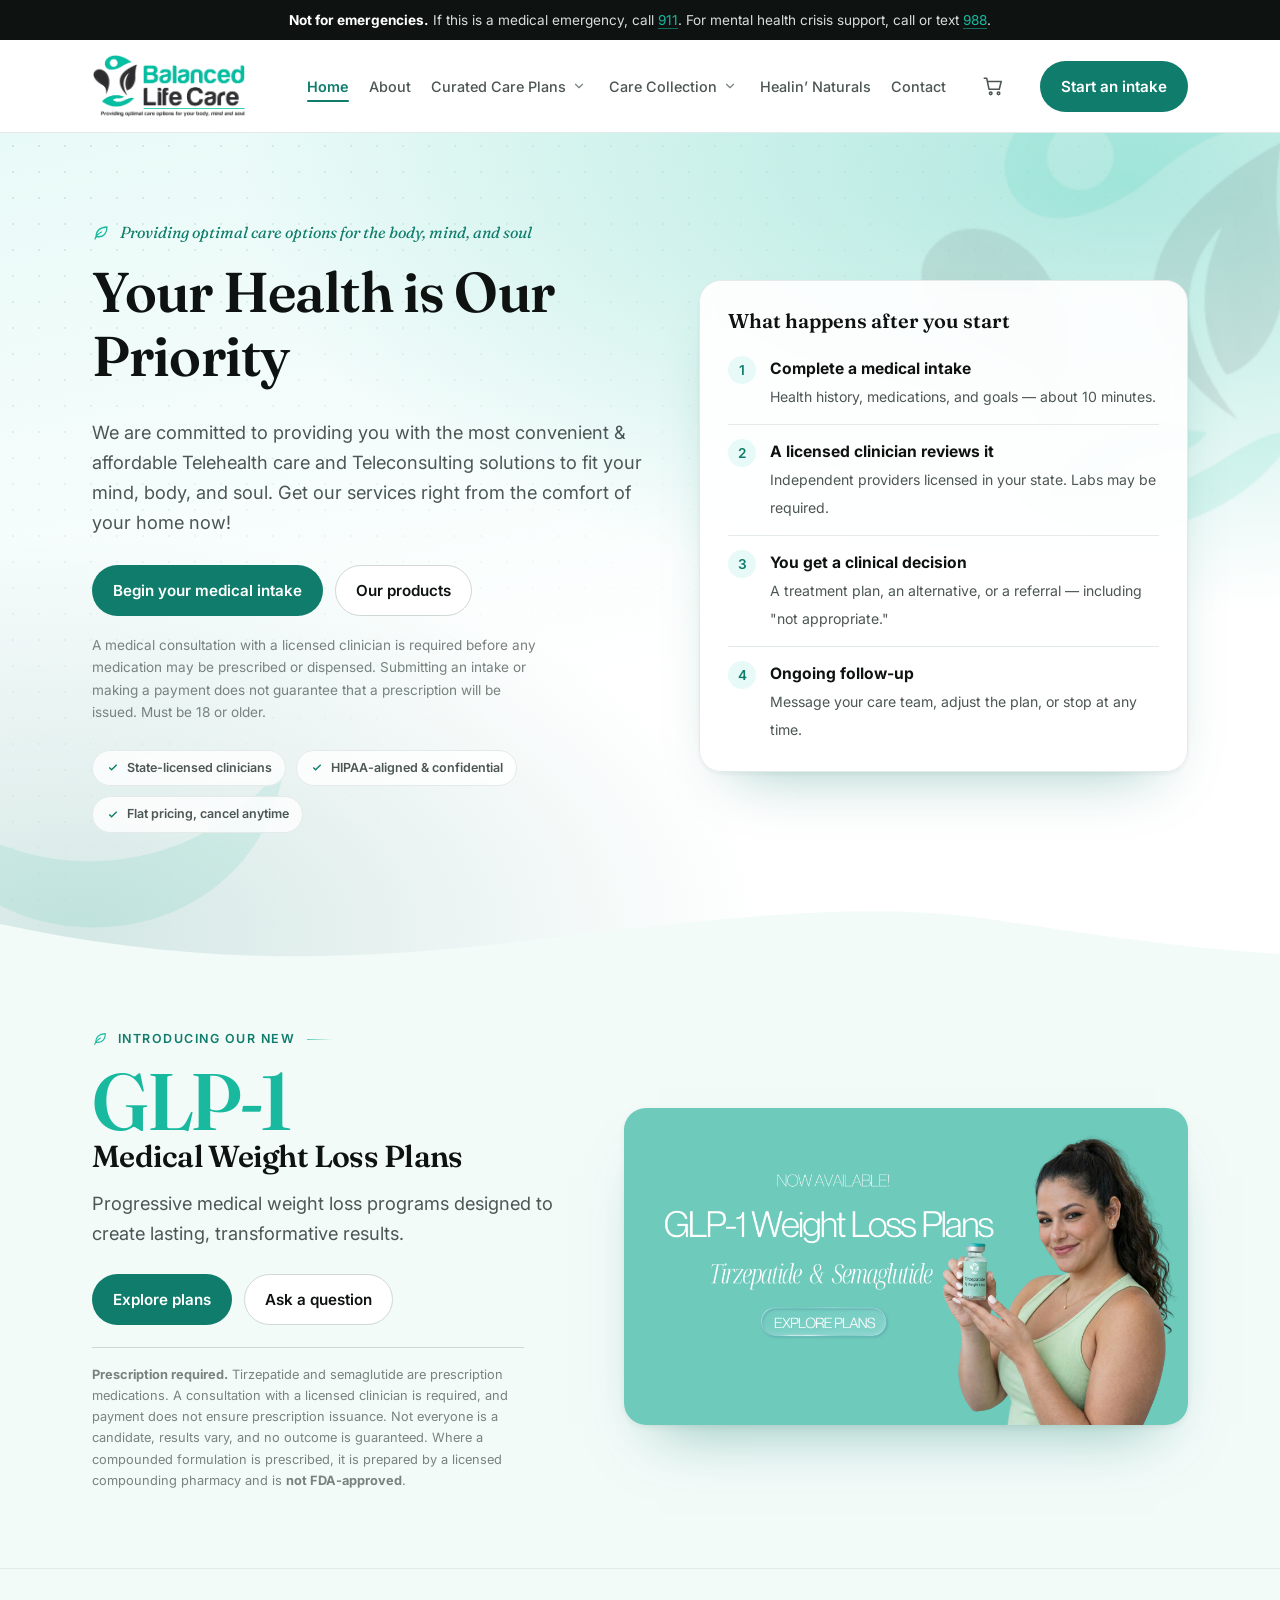
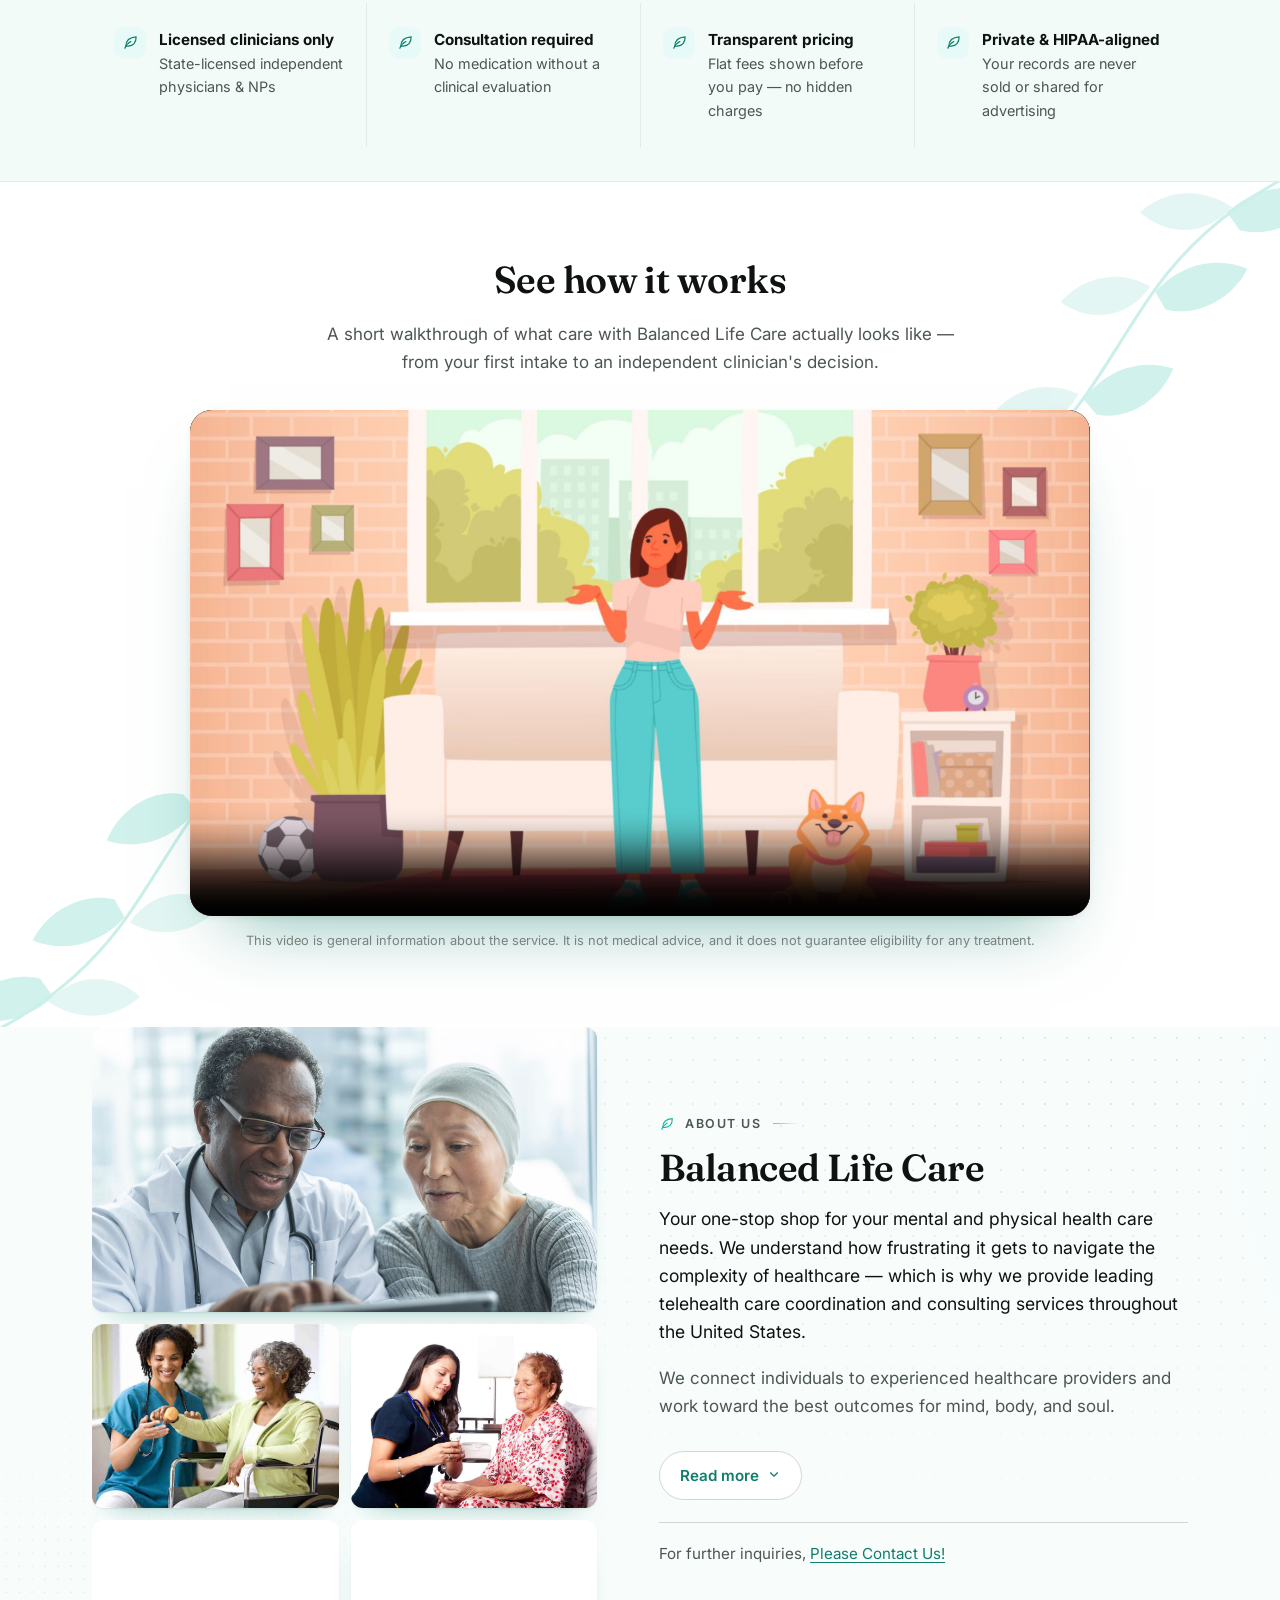
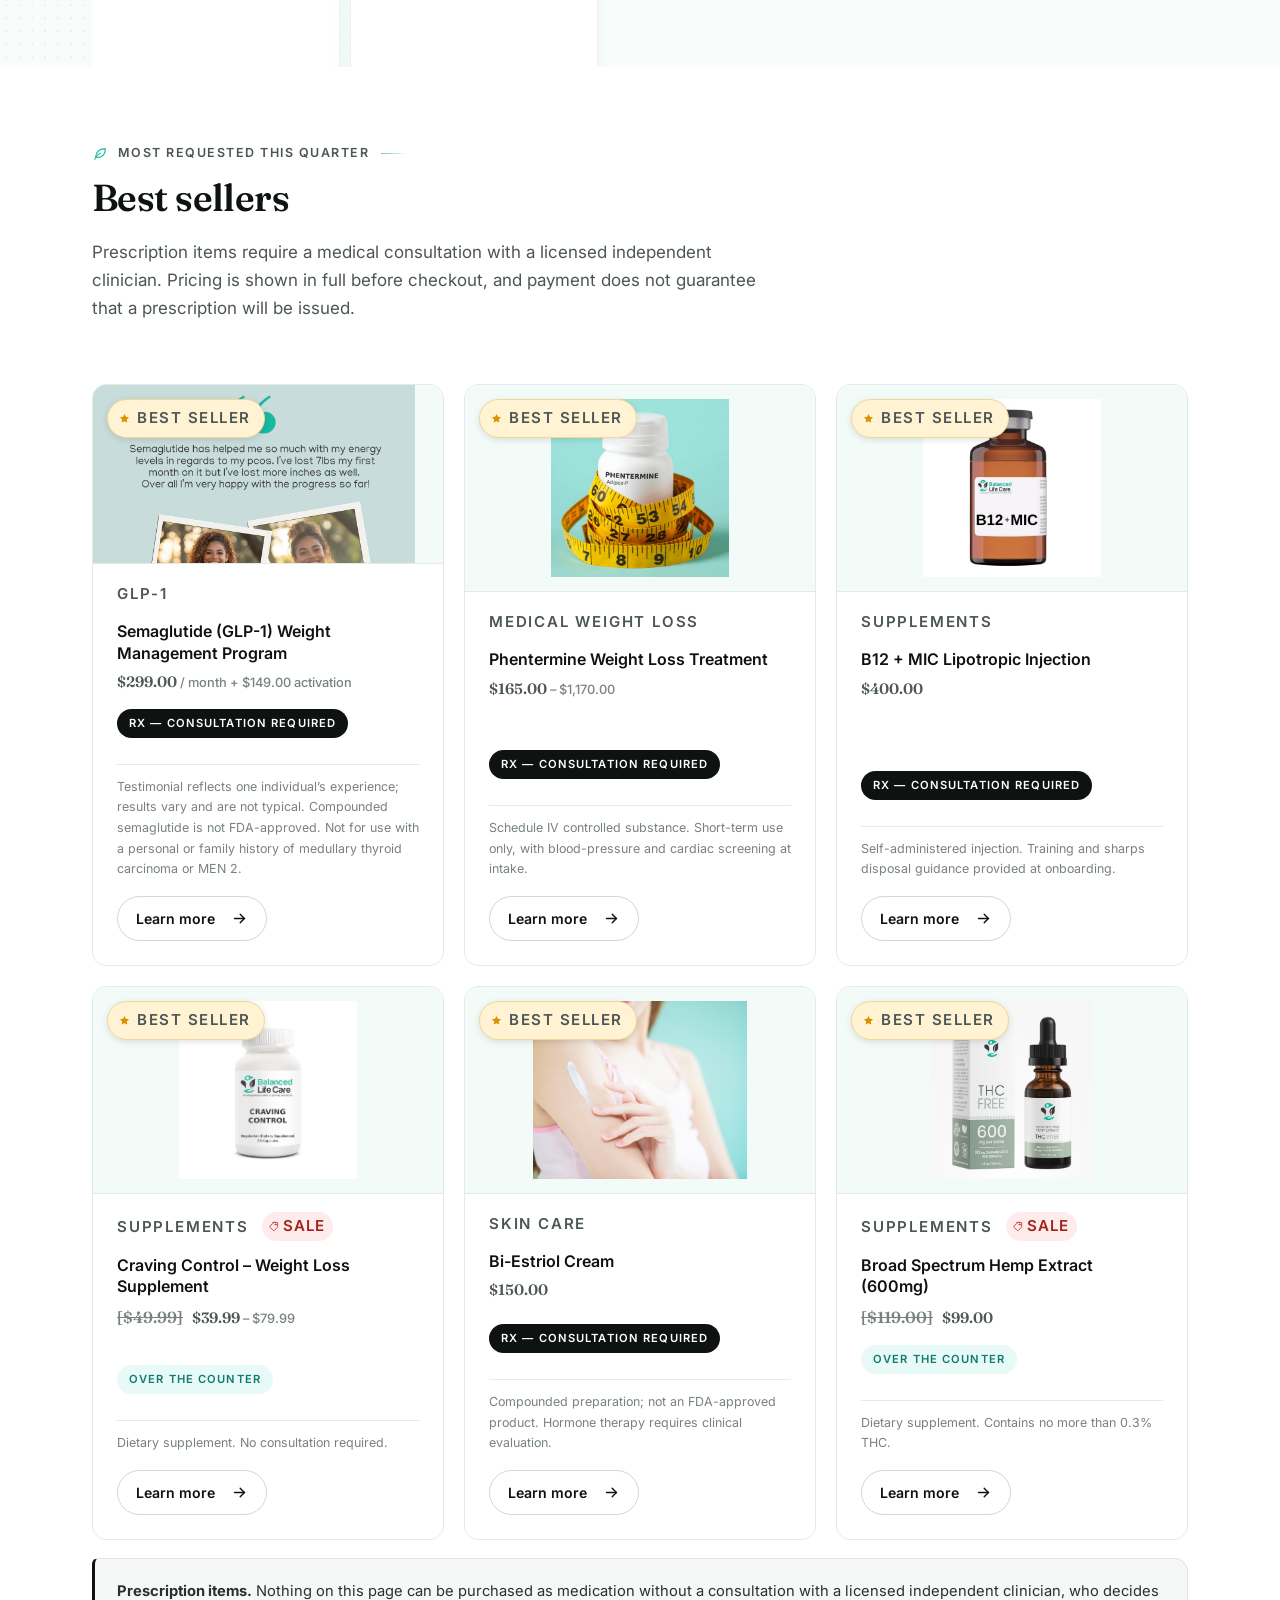
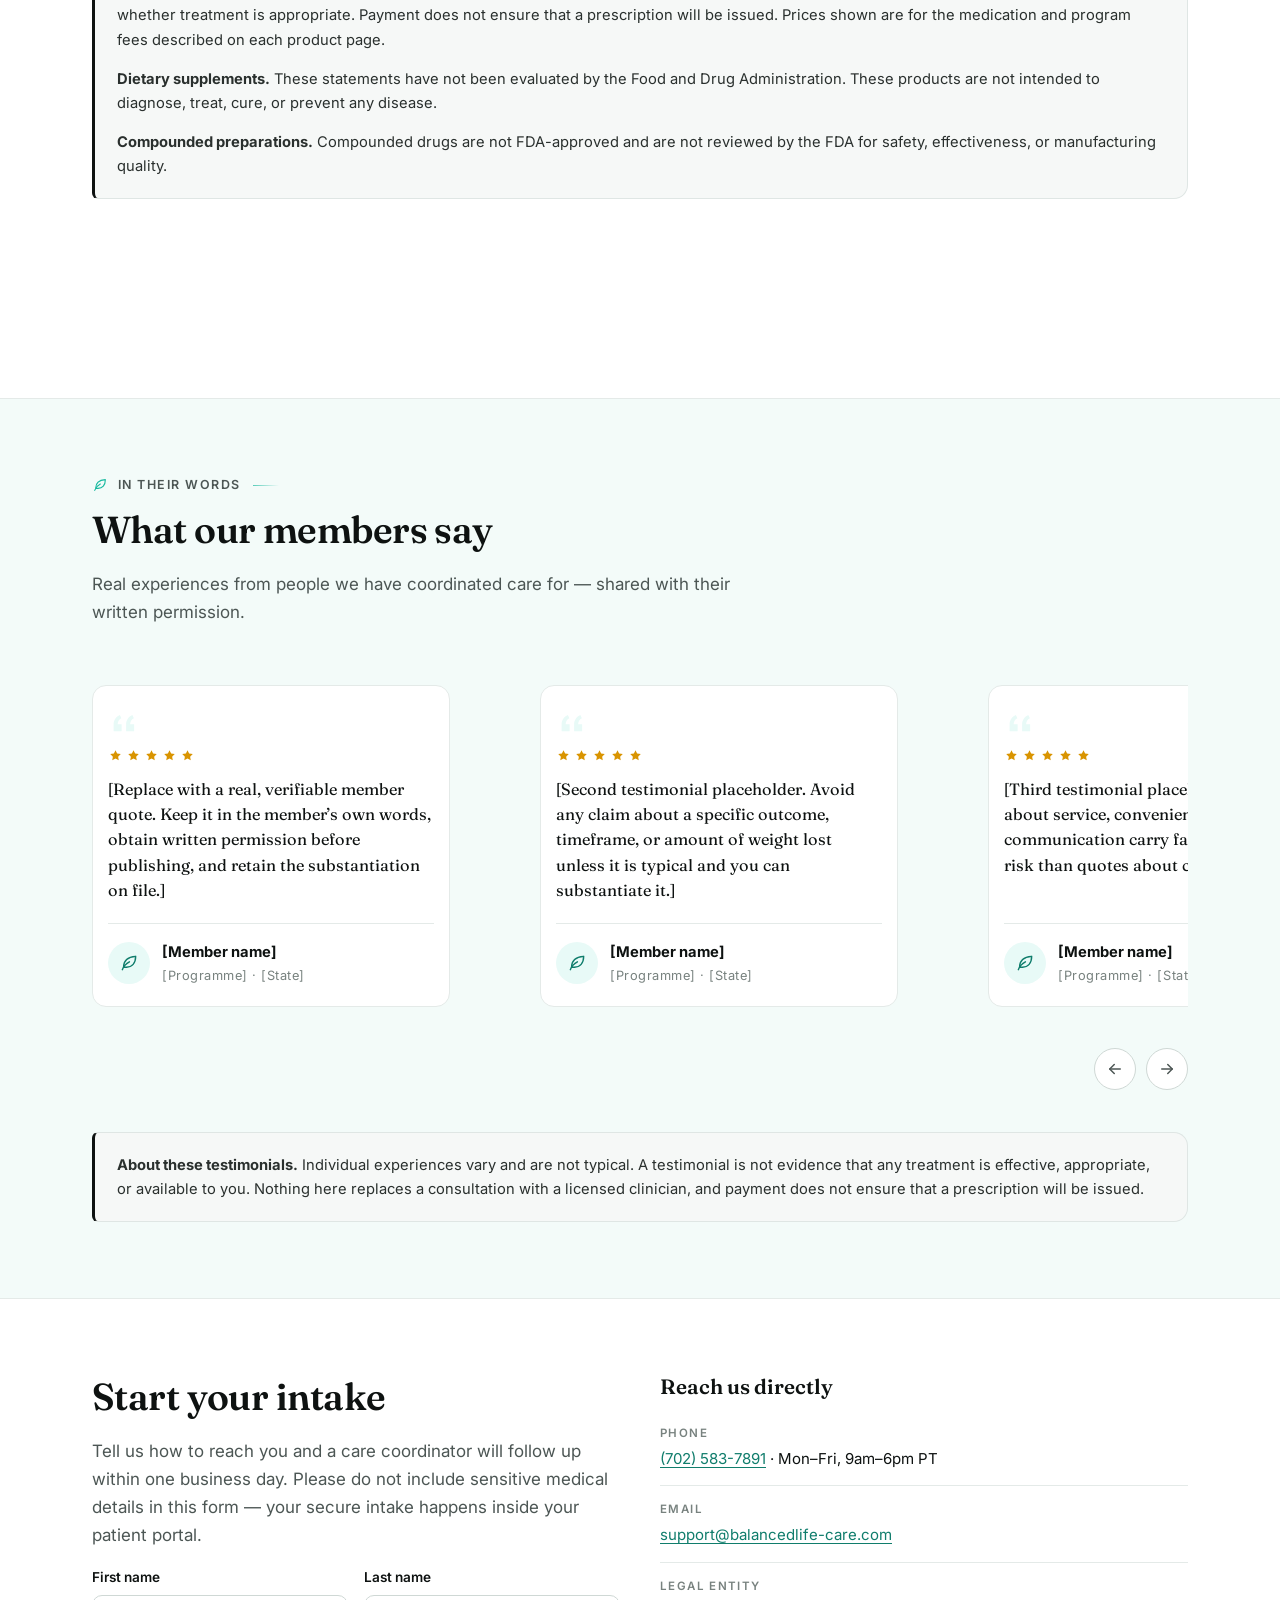
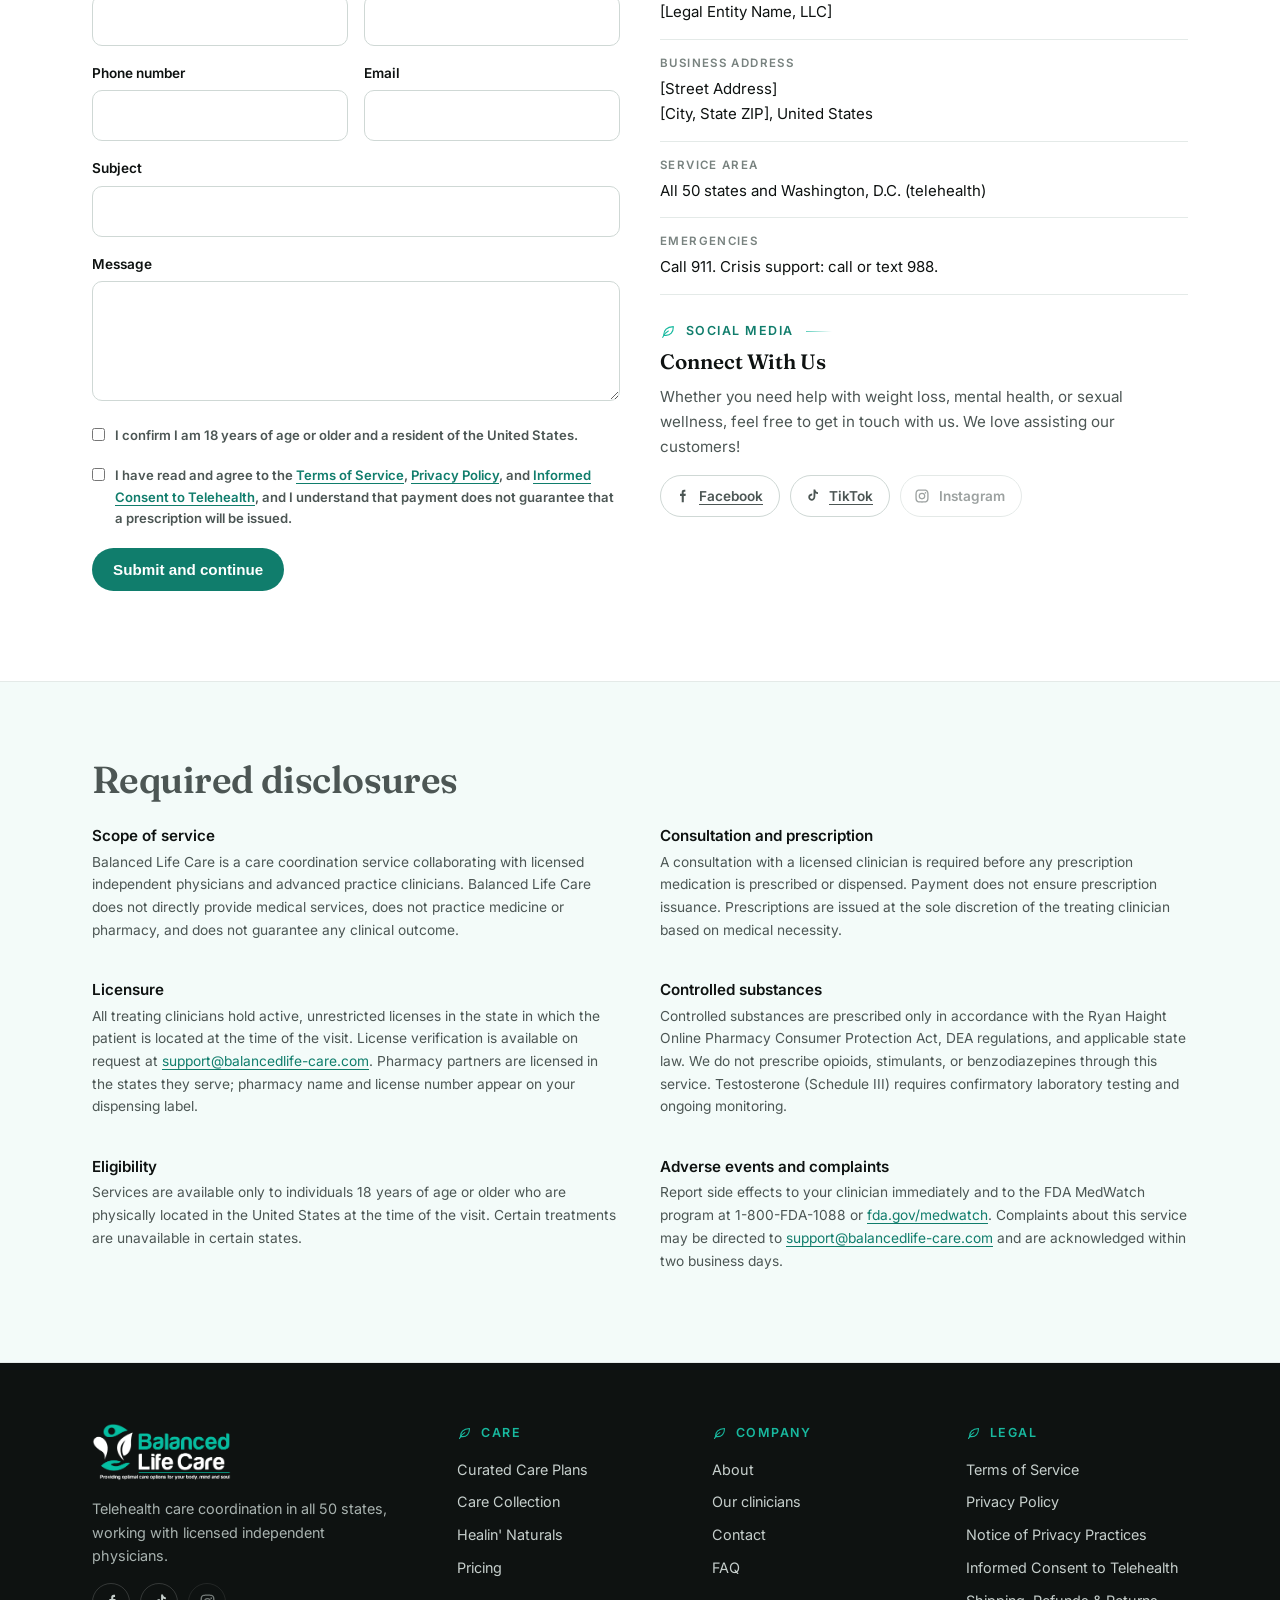
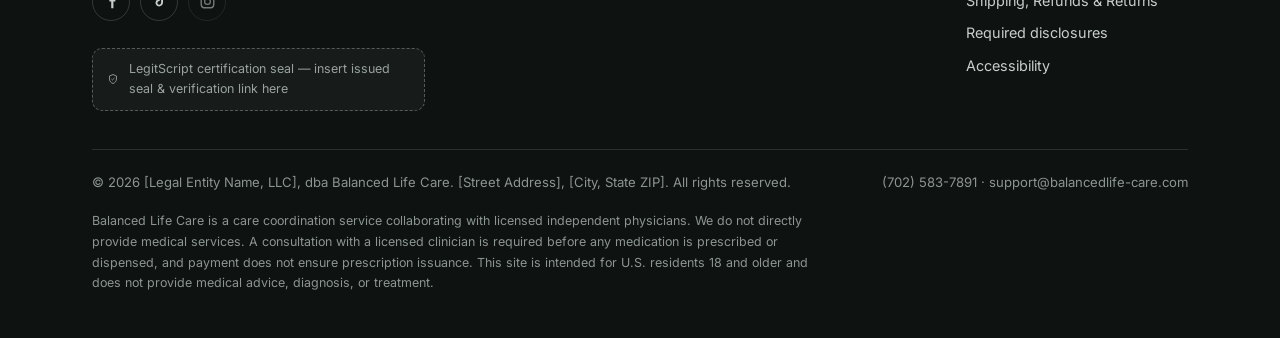
==== commit 83eb8e6b: "Completed" ====
--- a/v1/index.html
+++ b/v1/index.html
@@ -70,7 +70,9 @@
       <a class="brand" href="/" aria-label="Balanced Life Care — home">
         <img src="assets/logo.png" alt="Balanced Life Care — providing optimal care options for your body, mind and soul" width="668" height="278">
       </a>
-      <button class="menu-btn" id="menuBtn" aria-expanded="false" aria-controls="nav">Menu</button>
+      <button class="menu-btn" id="menuBtn" aria-expanded="false" aria-controls="nav" aria-label="Menu">
+        <span class="menu-bars" aria-hidden="true"></span>
+      </button>
       <ul class="menu">
         <li><a href="#main" aria-current="page">Home</a></li>
         <li><a href="#about">About</a></li>
--- a/v1/css/styles.css
+++ b/v1/css/styles.css
@@ -299,15 +299,74 @@
   border-color: var(--brand);
 }
 
+/* hamburger: the middle bar is the element itself, the outer two are its
+   pseudo-elements, so the whole thing folds into an X on toggle */
 .menu-btn {
   display: none;
+  place-items: center;
+  width: 44px;
+  height: 44px;
   margin-left: auto;
+  padding: 0;
+  border: 1px solid var(--line-2);
+  border-radius: 12px;
   background: none;
-  border: 1px solid var(--line-2);
-  border-radius: 10px;
-  padding: 8px 12px;
   color: var(--ink);
-  font-size: .9rem;
+}
+
+.menu-bars,
+.menu-bars::before,
+.menu-bars::after {
+  display: block;
+  width: 20px;
+  height: 2px;
+  border-radius: 2px;
+  background: currentColor;
+  transition: transform .22s ease, opacity .16s ease;
+}
+
+.menu-bars {
+  position: relative;
+}
+
+.menu-bars::before,
+.menu-bars::after {
+  content: "";
+  position: absolute;
+  left: 0;
+}
+
+.menu-bars::before {
+  top: -6px;
+}
+
+.menu-bars::after {
+  top: 6px;
+}
+
+.menu-btn[aria-expanded="true"] {
+  border-color: var(--brand);
+  color: var(--brand);
+}
+
+.menu-btn[aria-expanded="true"] .menu-bars {
+  background: transparent;
+}
+
+.menu-btn[aria-expanded="true"] .menu-bars::before {
+  transform: translateY(6px) rotate(45deg);
+}
+
+.menu-btn[aria-expanded="true"] .menu-bars::after {
+  transform: translateY(-6px) rotate(-45deg);
+}
+
+@media (prefers-reduced-motion: reduce) {
+  .menu-bars,
+  .menu-bars::before,
+  .menu-bars::after {
+    transition: none;
+  }
 }
 
 /* ---------- Active page / section ---------- */
@@ -547,9 +606,13 @@
   }
 
   .menu-btn {
-    display: block;
+    display: grid;
     order: 3;
     margin-left: 0;
+  }
+
+  .nav {
+    gap: 12px;
   }
 
   .brand {
